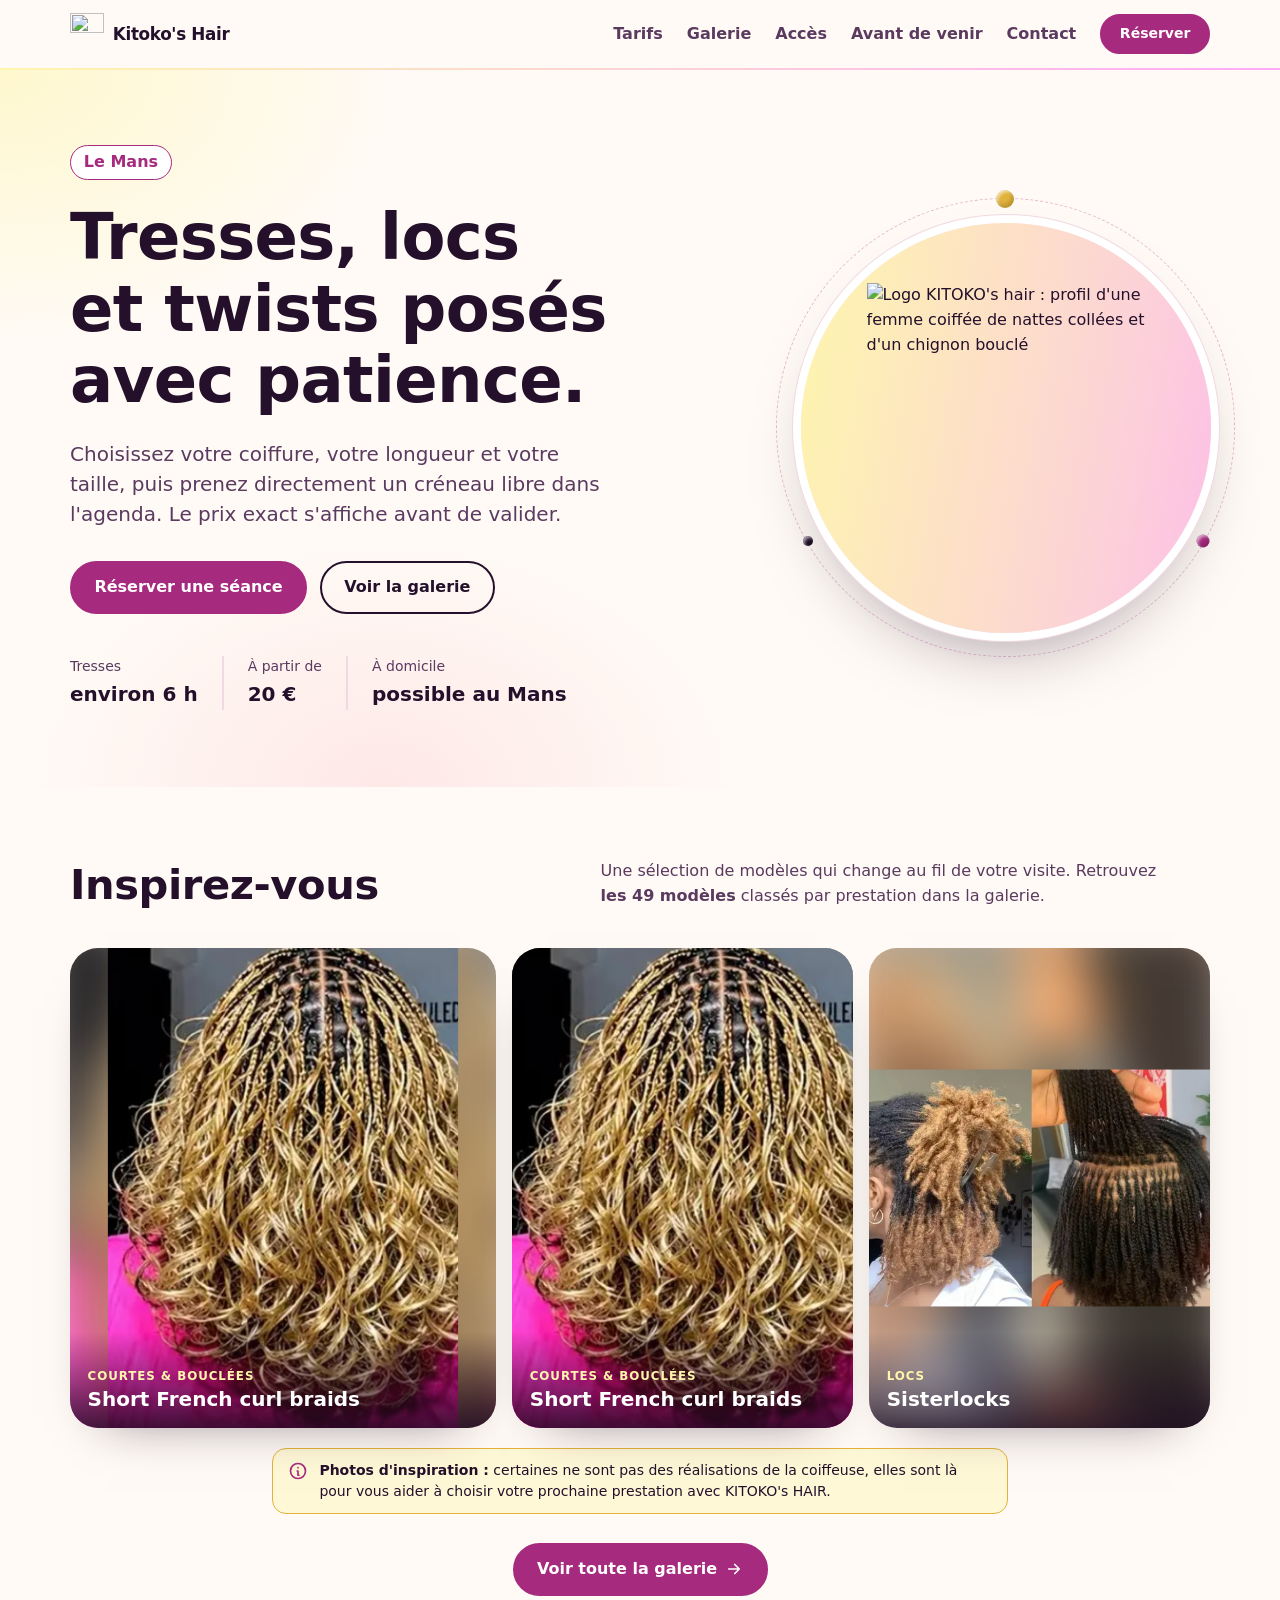
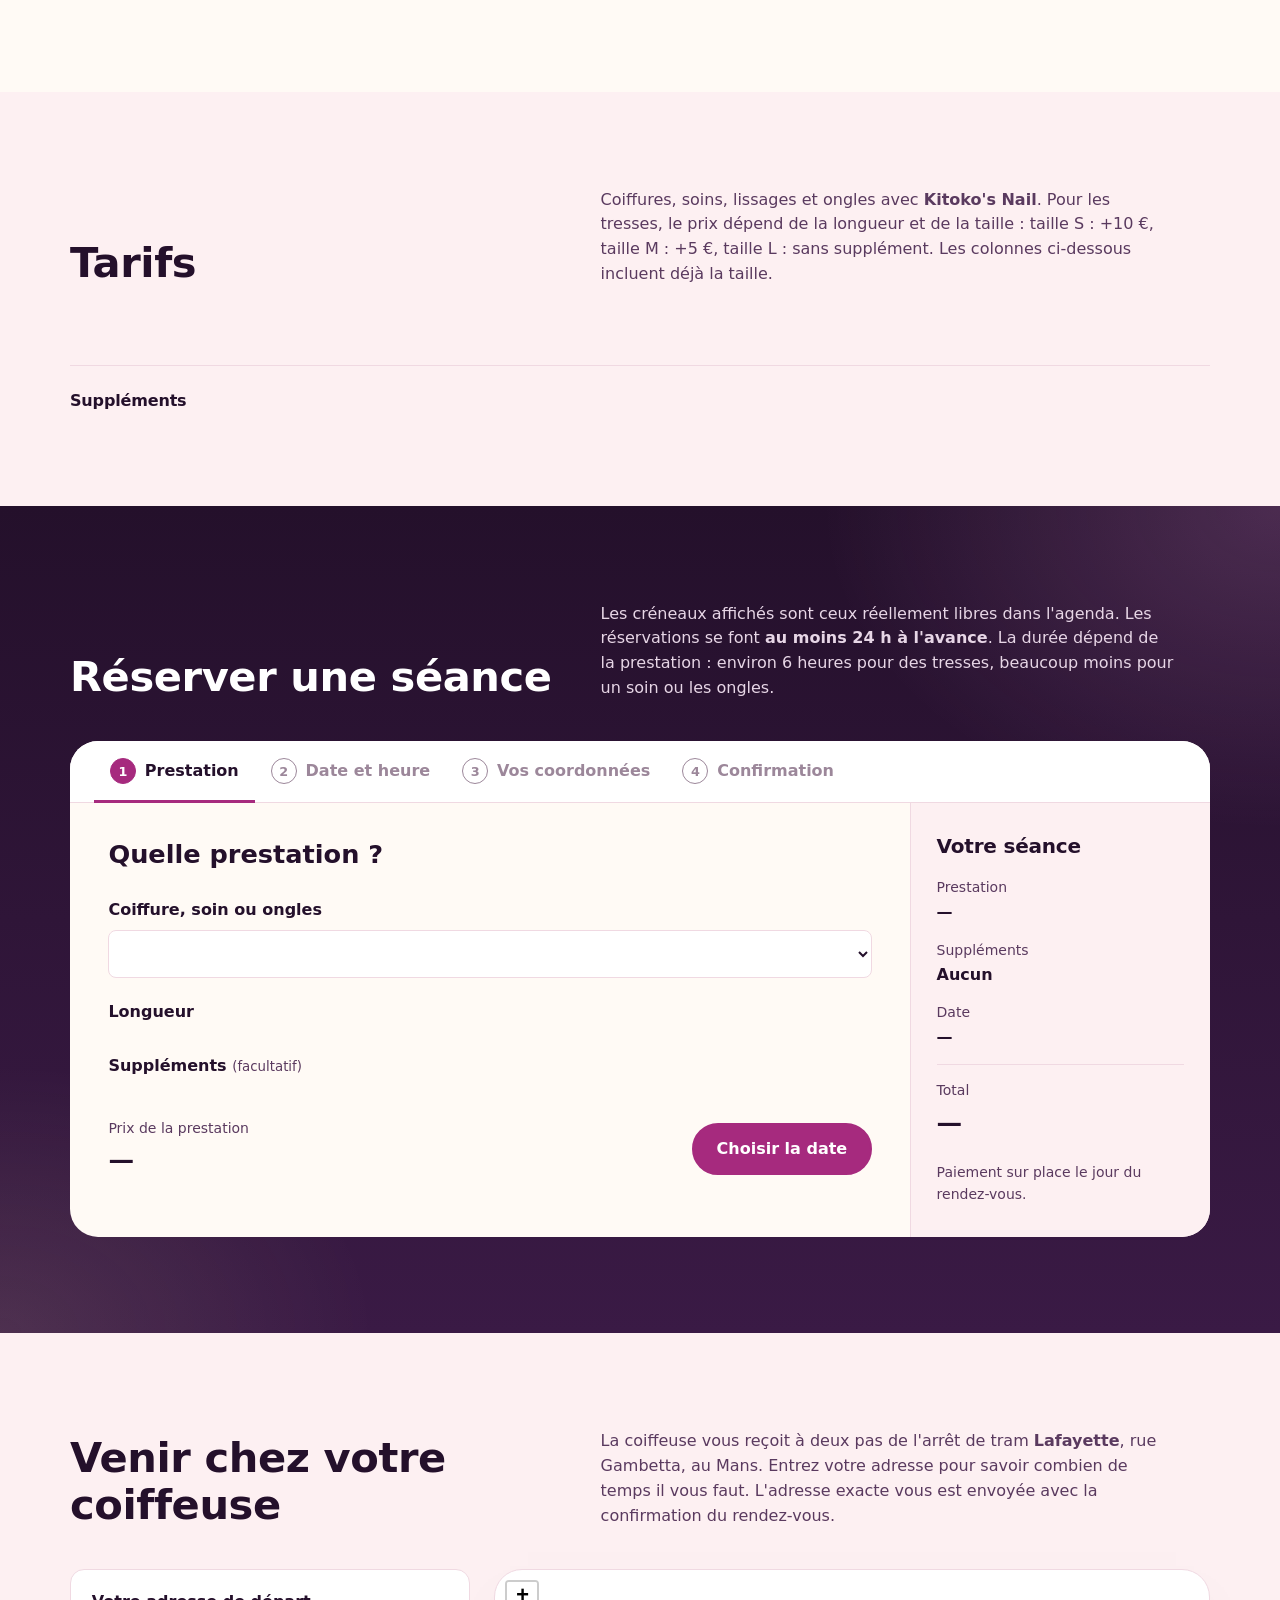
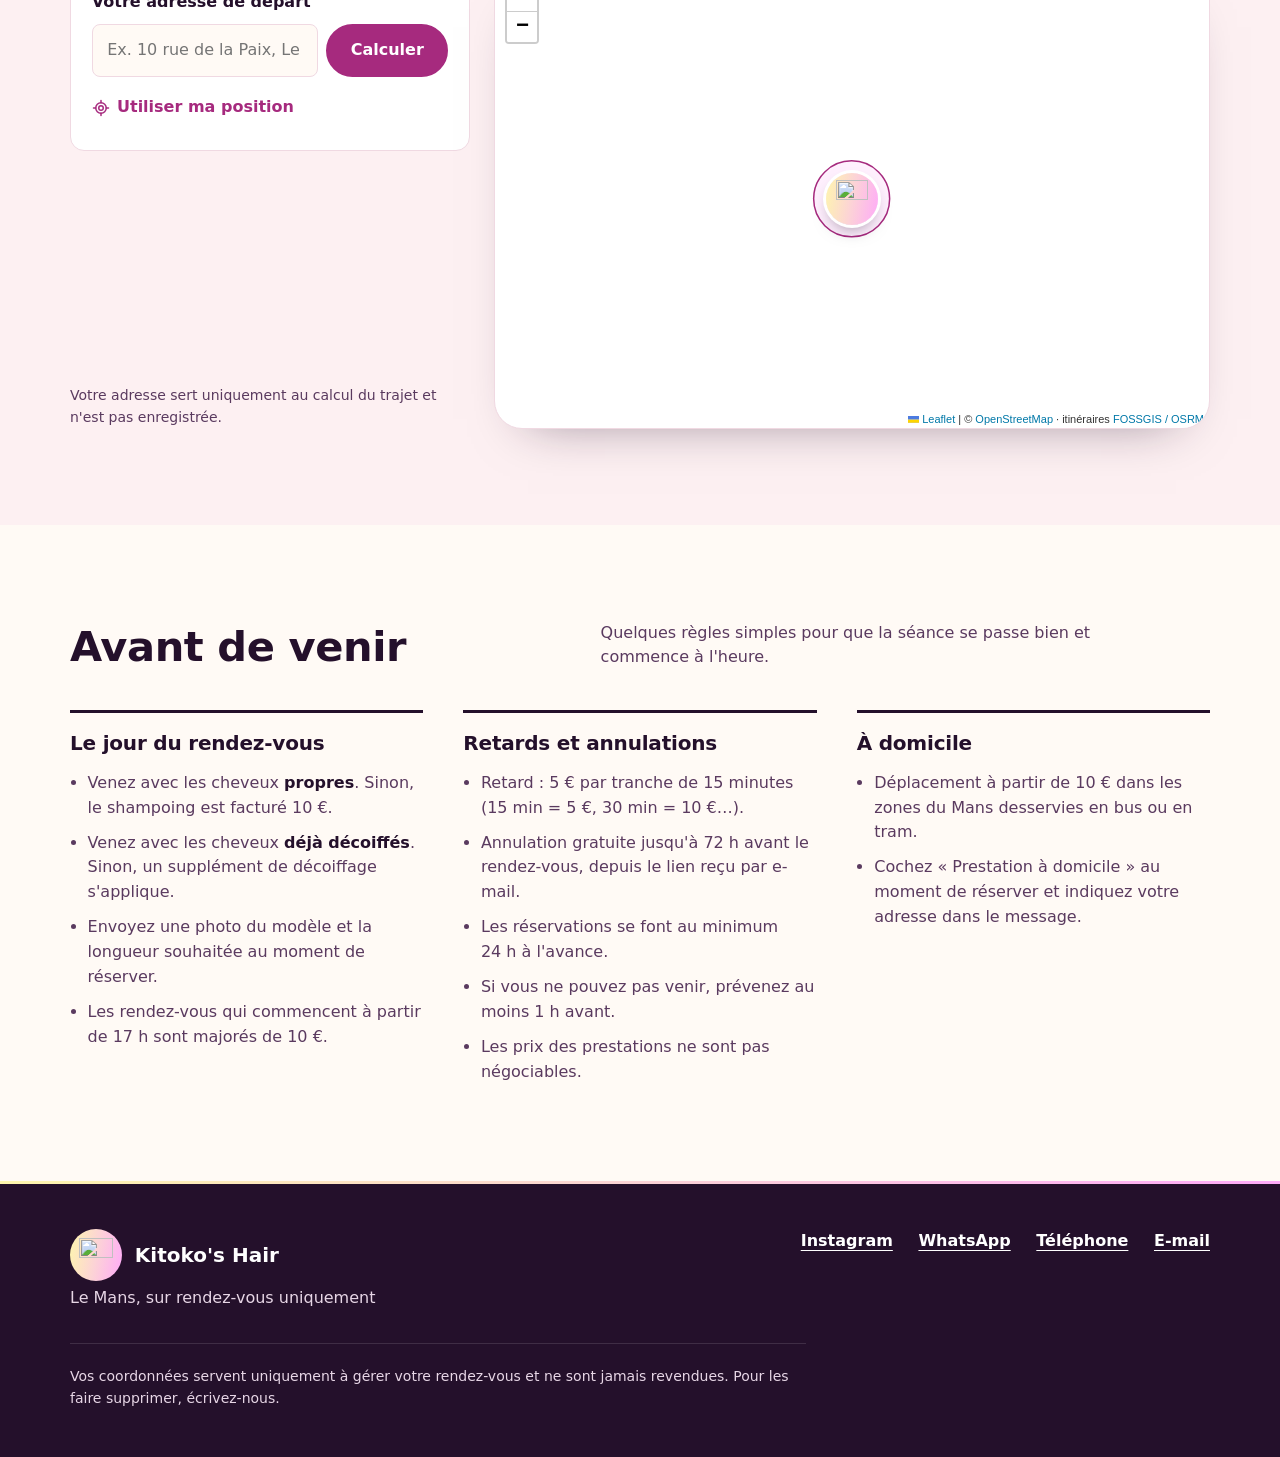
==== index.html @ 74fdc3ea "Catalogue et galerie : French curly et Shuku à part, Passion twist par longueur et taille, Pose de f" ====
<!doctype html>
<html lang="fr">
<head>
  <meta charset="utf-8">
  <meta name="viewport" content="width=device-width, initial-scale=1">
  <title>KITOKO's HAIR — Tresses, locs et twists au Mans</title>
  <meta name="description" content="Réservez en ligne votre séance de tresses, locs ou twists au Mans : knotless braids, fulani, soft locs, butterfly locs, nattes collées, tissage. Tarifs clairs et créneaux en temps réel.">
  <meta name="theme-color" content="#24102B">
  <meta property="og:title" content="KITOKO's HAIR — Réservez votre séance de tresses au Mans">
  <meta property="og:description" content="Choisissez votre coiffure, votre longueur et votre date : la réservation se fait en 2 minutes.">
  <meta property="og:type" content="website">
  <meta property="og:image" content="https://kitokoshair.github.io/assets/img/og-image.jpg">
  <meta property="og:url" content="https://kitokoshair.github.io/">
  <meta name="twitter:card" content="summary_large_image">
  <link rel="icon" href="assets/img/favicon.png" type="image/png">
  <link rel="apple-touch-icon" href="assets/img/apple-touch-icon.png">
  <link rel="manifest" href="manifest.webmanifest">
  <meta name="apple-mobile-web-app-capable" content="yes">
  <meta name="mobile-web-app-capable" content="yes">
  <meta name="apple-mobile-web-app-title" content="Kitoko's Hair">
  <meta name="apple-mobile-web-app-status-bar-style" content="default">
  <link rel="preload" href="assets/fonts/unbounded-latin-wght-normal.woff2" as="font" type="font/woff2" crossorigin>
  <link rel="preload" href="assets/fonts/figtree-latin-wght-normal.woff2" as="font" type="font/woff2" crossorigin>
  <link rel="stylesheet" href="assets/vendor/leaflet/leaflet.css">
  <link rel="stylesheet" href="assets/css/style.css?v=20261115a">
</head>
<body>
  <a class="skip" href="#reserver">Aller à la réservation</a>

  <header class="top">
    <div class="wrap top__inner">
      <a class="brand" href="#" aria-label="KITOKO's HAIR, accueil">
        <img class="brand__mark" src="assets/img/kitoko-mark.png" alt="" width="112" height="139">
        <span class="brand__name">Kitoko's Hair</span>
      </a>
      <nav class="nav" aria-label="Navigation principale">
        <a href="#tarifs">Tarifs</a>
        <a href="galerie.html">Galerie</a>
        <a href="#acces">Accès</a>
        <a href="#infos">Avant de venir</a>
        <a href="#contact">Contact</a>
      </nav>
      <a class="btn btn--small" href="#reserver">Réserver</a>
    </div>
  </header>

  <main>
    <!-- ───────────── Accueil ───────────── -->
    <section class="hero">
      <div class="wrap hero__grid">
        <div class="hero__text">
          <p class="hero__place" data-city>Le Mans</p>
          <h1>Tresses, locs et&nbsp;twists posés avec patience.</h1>
          <p class="hero__lead">Choisissez votre coiffure, votre longueur et votre taille, puis prenez directement un créneau libre dans l'agenda. Le prix exact s'affiche avant de valider.</p>
          <div class="hero__actions">
            <a class="btn" href="#reserver">Réserver une séance</a>
            <a class="btn btn--ghost" href="galerie.html">Voir la galerie</a>
          </div>
          <button class="install-btn" type="button" data-install hidden><svg aria-hidden="true" width="18" height="18" viewBox="0 0 24 24" fill="none" stroke="currentColor" stroke-width="2" stroke-linecap="round" stroke-linejoin="round"><rect x="6" y="2" width="12" height="20" rx="3"/><path d="M12 7v7M9 11l3 3 3-3"/></svg>Installer l'appli sur mon téléphone</button>
          <dl class="hero__facts">
            <div><dt>Tresses</dt><dd>environ 6&nbsp;h</dd></div>
            <div><dt>À partir de</dt><dd data-min-price>20&nbsp;€</dd></div>
            <div><dt>À domicile</dt><dd>possible au Mans</dd></div>
          </dl>
        </div>

        <figure class="hero__logo" data-tilt>
          <span class="hero__orbit" aria-hidden="true"><i></i><i></i><i></i></span>
          <img src="assets/img/kitoko-logo.png" width="355" height="384" alt="Logo KITOKO's hair : profil d'une femme coiffée de nattes collées et d'un chignon bouclé">
        </figure>
      </div>
    </section>

    <!-- ───────────── Aperçu de la galerie ───────────── -->
    <section class="section teaser" aria-labelledby="teaser-title" data-teaser>
      <div class="wrap">
        <div class="section__head">
          <h2 id="teaser-title">Inspirez-vous</h2>
          <p>Une sélection de modèles qui change au fil de votre visite. Retrouvez <strong data-teaser-total>tous les modèles</strong> classés par prestation dans la galerie.</p>
        </div>
        <div class="teaser__grid">
          <a class="teaser__tile" href="galerie.html" data-teaser-tile><span class="teaser__cap"><small></small><b></b></span></a>
          <a class="teaser__tile" href="galerie.html" data-teaser-tile><span class="teaser__cap"><small></small><b></b></span></a>
          <a class="teaser__tile" href="galerie.html" data-teaser-tile><span class="teaser__cap"><small></small><b></b></span></a>
        </div>
        <p class="inspi-note inspi-note--compact" role="note">
          <svg aria-hidden="true" width="20" height="20" viewBox="0 0 24 24" fill="none" stroke="currentColor" stroke-width="2" stroke-linecap="round" stroke-linejoin="round"><circle cx="12" cy="12" r="9"/><path d="M12 8h.01M11 12h1v5h1"/></svg>
          <span><strong>Photos d'inspiration&nbsp;:</strong> certaines ne sont pas des réalisations de la coiffeuse, elles sont là pour vous aider à choisir votre prochaine prestation avec KITOKO's HAIR.</span>
        </p>
        <div class="teaser__foot">
          <a class="btn" href="galerie.html">Voir toute la galerie
            <svg aria-hidden="true" width="18" height="18" viewBox="0 0 24 24" fill="none" stroke="currentColor" stroke-width="2.2" stroke-linecap="round" stroke-linejoin="round"><path d="M5 12h14M13 6l6 6-6 6"/></svg>
          </a>
        </div>
      </div>
    </section>

    <!-- ───────────── Tarifs ───────────── -->
    <section class="section" id="tarifs" aria-labelledby="tarifs-title">
      <div class="wrap">
        <div class="section__head">
          <h2 id="tarifs-title">Tarifs</h2>
          <p>Coiffures, soins, lissages et ongles avec <strong>Kitoko's Nail</strong>. Pour les tresses, le prix dépend de la longueur et de la taille&nbsp;: taille S&nbsp;: +10&nbsp;€, taille M&nbsp;: +5&nbsp;€, taille L&nbsp;: sans supplément. Les colonnes ci-dessous incluent déjà la taille.</p>
        </div>
        <div class="tabs" role="tablist" aria-label="Familles de prestations" data-tabs></div>
        <div class="price-panels" data-price-panels></div>
        <div class="extras-note">
          <h3>Suppléments</h3>
          <ul class="extras-list" data-extras-list></ul>
        </div>
      </div>
    </section>

    <!-- ───────────── Réservation ───────────── -->
    <section class="section section--booking" id="reserver" aria-labelledby="reserver-title">
      <div class="wrap">
        <div class="section__head section__head--light">
          <h2 id="reserver-title">Réserver une séance</h2>
          <p>Les créneaux affichés sont ceux réellement libres dans l'agenda. Les réservations se font <strong>au moins 24&nbsp;h à l'avance</strong>. La durée dépend de la prestation&nbsp;: environ 6&nbsp;heures pour des tresses, beaucoup moins pour un soin ou les ongles.</p>
        </div>

        <div class="booker" data-booker>
          <ol class="steps" aria-label="Étapes de la réservation">
            <li data-step-tab="1" aria-current="step"><span>1</span>Prestation</li>
            <li data-step-tab="2"><span>2</span>Date et heure</li>
            <li data-step-tab="3"><span>3</span>Vos coordonnées</li>
            <li data-step-tab="4"><span>4</span>Confirmation</li>
          </ol>

          <div class="booker__body">
            <!-- Étape 1 : coiffure -->
            <form class="step" data-step="1" novalidate>
              <fieldset>
                <legend>Quelle prestation&nbsp;?</legend>
                <label class="field">
                  <span>Coiffure, soin ou ongles</span>
                  <select name="family" required data-family-select></select>
                </label>
                <p class="field-note" data-family-note hidden></p>
                <div class="field" data-variant-field>
                  <span data-variant-label>Longueur</span>
                  <div class="chips" data-variant-chips role="radiogroup"></div>
                </div>
                <div class="field" data-size-field hidden>
                  <span>Taille des tresses</span>
                  <div class="chips" data-size-chips role="radiogroup"></div>
                </div>
                <div class="field">
                  <span>Suppléments <small>(facultatif)</small></span>
                  <div class="checks" data-extra-checks></div>
                </div>
              </fieldset>
              <div class="step__foot">
                <div class="total" aria-live="polite">
                  <span>Prix de la prestation</span>
                  <strong data-total>—</strong>
                </div>
                <button class="btn" type="submit">Choisir la date</button>
              </div>
            </form>

            <!-- Étape 2 : date -->
            <form class="step" data-step="2" hidden novalidate>
              <fieldset>
                <legend>Quand&nbsp;?</legend>
                <p class="cal-note"><strong>Réservation au moins 24&nbsp;h à l'avance.</strong> Les jours trop proches apparaissent donc indisponibles dans le calendrier.</p>
                <div class="cal" data-calendar>
                  <div class="cal__head">
                    <button type="button" class="cal__nav" data-cal-prev aria-label="Mois précédent">‹</button>
                    <p class="cal__month" data-cal-month aria-live="polite"></p>
                    <button type="button" class="cal__nav" data-cal-next aria-label="Mois suivant">›</button>
                  </div>
                  <div class="cal__grid" data-cal-grid role="grid"></div>
                  <p class="cal__status" data-cal-status aria-live="polite"></p>
                </div>
                <p class="form-error" data-slot-error role="alert" hidden></p>
                <div class="slots" data-slots-wrap hidden>
                  <p class="slots__title" data-slots-title></p>
                  <div class="slots__list" data-slots role="radiogroup"></div>
                </div>
              </fieldset>
              <div class="step__foot">
                <button class="btn btn--ghost" type="button" data-back>Retour</button>
                <button class="btn" type="submit" data-to-step3 disabled>Continuer</button>
              </div>
            </form>

            <!-- Étape 3 : coordonnées -->
            <form class="step" data-step="3" hidden novalidate>
              <fieldset>
                <legend>Vos coordonnées</legend>
                <div class="grid2">
                  <label class="field"><span>Prénom</span><input name="firstName" autocomplete="given-name" required></label>
                  <label class="field"><span>Nom</span><input name="lastName" autocomplete="family-name" required></label>
                  <label class="field"><span>E-mail</span><input name="email" type="email" autocomplete="email" required></label>
                  <label class="field"><span>Téléphone</span><input name="phone" type="tel" autocomplete="tel" required></label>
                </div>
                <div class="field" data-hair-field>
                  <span>Mèches</span>
                  <div class="chips" role="radiogroup">
                    <label class="chip"><input type="radio" name="hairSupply" value="J'apporte mes mèches" checked><span>J'apporte mes mèches</span></label>
                    <label class="chip"><input type="radio" name="hairSupply" value="Mèches fournies par la coiffeuse"><span>Mèches fournies par la coiffeuse</span></label>
                  </div>
                  <p class="meches-note" data-meches-note role="status" hidden></p>
                </div>
                <label class="field">
                  <span>Lien vers une photo du modèle souhaité <small>(Instagram, Pinterest…)</small></span>
                  <input name="photoUrl" type="url" inputmode="url" placeholder="https://">
                </label>
                <label class="field">
                  <span>Un message&nbsp;? <small>(facultatif)</small></span>
                  <textarea name="notes" rows="3"></textarea>
                </label>
                <label class="field field--hp" aria-hidden="true">Site web<input name="website" tabindex="-1" autocomplete="off"></label>
                <label class="consent">
                  <input type="checkbox" name="consent" required>
                  <span>J'ai lu les <a href="#infos">conditions de rendez-vous</a> (retards, annulation, cheveux propres et décoiffés).</span>
                </label>
              </fieldset>
              <div class="step__foot">
                <button class="btn btn--ghost" type="button" data-back>Retour</button>
                <button class="btn" type="submit" data-submit>Envoyer ma demande</button>
              </div>
              <p class="form-error" data-form-error role="alert" hidden></p>
            </form>

            <!-- Étape 4 : confirmation -->
            <div class="step step--done" data-step="4" hidden tabindex="-1">
              <h3 data-done-title>Demande envoyée</h3>
              <p data-done-text></p>
              <dl class="recap" data-recap></dl>
              <div class="deposit" data-deposit hidden></div>
              <div class="step__foot">
                <button class="btn btn--ghost" type="button" data-restart>Faire une autre réservation</button>
              </div>
            </div>
          </div>

          <aside class="summary" aria-label="Récapitulatif">
            <h3>Votre séance</h3>
            <dl class="summary__list" data-summary>
              <div><dt>Prestation</dt><dd data-sum-service>—</dd></div>
              <div><dt>Suppléments</dt><dd data-sum-extras>Aucun</dd></div>
              <div><dt>Date</dt><dd data-sum-date>—</dd></div>
              <div class="summary__total"><dt>Total</dt><dd data-sum-total>—</dd></div>
            </dl>
            <p class="summary__note" data-sum-note>Paiement sur place le jour du rendez-vous.</p>
          </aside>
        </div>
        <p class="demo-banner" data-demo-banner hidden>Mode démo : l'agenda n'est pas encore connecté, aucune réservation n'est réellement envoyée.</p>
      </div>
    </section>

    <!-- ───────────── Accès / plan ───────────── -->
    <section class="section section--acces" id="acces" aria-labelledby="acces-title" data-acces>
      <div class="wrap">
        <div class="section__head">
          <h2 id="acces-title">Venir chez votre coiffeuse</h2>
          <p>La coiffeuse vous reçoit à deux pas de l'arrêt de tram <strong>Lafayette</strong>, rue Gambetta, au Mans. Entrez votre adresse pour savoir combien de temps il vous faut. L'adresse exacte vous est envoyée avec la confirmation du rendez-vous.</p>
        </div>
        <div class="acces">
          <div class="acces__panel">
            <form class="acces__form" data-acces-form novalidate>
              <label for="acces-adresse">Votre adresse de départ</label>
              <div class="acces__row">
                <input id="acces-adresse" name="adresse" type="text" autocomplete="street-address" placeholder="Ex. 10 rue de la Paix, Le Mans">
                <button class="btn" type="submit">Calculer</button>
              </div>
              <button class="acces__locate" type="button" data-acces-locate>
                <svg aria-hidden="true" width="18" height="18" viewBox="0 0 24 24" fill="none" stroke="currentColor" stroke-width="2" stroke-linecap="round" stroke-linejoin="round"><circle cx="12" cy="12" r="3"/><path d="M12 2v3M12 19v3M2 12h3M19 12h3"/><circle cx="12" cy="12" r="7"/></svg>
                Utiliser ma position
              </button>
            </form>
            <p class="acces__status" data-acces-status aria-live="polite"></p>
            <div class="acces__result" data-acces-result hidden>
              <p class="acces__summary" data-acces-summary aria-live="polite"></p>
              <div class="acces__modes">
                <button class="mode" type="button" data-mode="foot" aria-pressed="true">
                  <svg aria-hidden="true" width="22" height="22" viewBox="0 0 24 24" fill="none" stroke="currentColor" stroke-width="2" stroke-linecap="round" stroke-linejoin="round"><circle cx="13" cy="4" r="2"/><path d="M10 22l2-7 3 3v4M7 13l2-5 4 1 3 4M12 15l-2-6"/></svg>
                  <span class="mode__label">À pied</span>
                  <strong class="mode__time" data-time-foot>—</strong>
                  <span class="mode__dist" data-dist-foot></span>
                </button>
                <button class="mode" type="button" data-mode="car" aria-pressed="false">
                  <svg aria-hidden="true" width="22" height="22" viewBox="0 0 24 24" fill="none" stroke="currentColor" stroke-width="2" stroke-linecap="round" stroke-linejoin="round"><path d="M5 17h14v-5l-2-5H7l-2 5v5z"/><path d="M5 12h14"/><circle cx="8" cy="17" r="2"/><circle cx="16" cy="17" r="2"/></svg>
                  <span class="mode__label">En voiture</span>
                  <strong class="mode__time" data-time-car>—</strong>
                  <span class="mode__dist" data-dist-car></span>
                </button>
                <a class="mode mode--link" data-acces-transit href="#" target="_blank" rel="noopener">
                  <svg aria-hidden="true" width="22" height="22" viewBox="0 0 24 24" fill="none" stroke="currentColor" stroke-width="2" stroke-linecap="round" stroke-linejoin="round"><rect x="5" y="3" width="14" height="14" rx="3"/><path d="M5 11h14M9 21l-2-4M15 21l2-4"/><circle cx="9" cy="14" r=".5"/><circle cx="15" cy="14" r=".5"/></svg>
                  <span class="mode__label">Tram / bus</span>
                  <strong class="mode__time">Itinéraire</strong>
                  <span class="mode__dist">via Google Maps ↗</span>
                </a>
              </div>
            </div>
            <p class="acces__privacy">Votre adresse sert uniquement au calcul du trajet et n'est pas enregistrée.</p>
          </div>
          <div class="acces__map" data-acces-map role="region" aria-label="Carte du trajet jusqu'à votre coiffeuse"></div>
        </div>
      </div>
    </section>

    <!-- ───────────── Infos pratiques ───────────── -->
    <section class="section" id="infos" aria-labelledby="infos-title">
      <div class="wrap">
        <div class="section__head">
          <h2 id="infos-title">Avant de venir</h2>
          <p>Quelques règles simples pour que la séance se passe bien et commence à l'heure.</p>
        </div>
        <div class="rules">
          <article>
            <h3>Le jour du rendez-vous</h3>
            <ul>
              <li>Venez avec les cheveux <strong>propres</strong>. Sinon, le shampoing est facturé 10&nbsp;€.</li>
              <li>Venez avec les cheveux <strong>déjà décoiffés</strong>. Sinon, un supplément de décoiffage s'applique.</li>
              <li>Envoyez une photo du modèle et la longueur souhaitée au moment de réserver.</li>
              <li>Les rendez-vous qui commencent à partir de 17&nbsp;h sont majorés de 10&nbsp;€.</li>
            </ul>
          </article>
          <article>
            <h3>Retards et annulations</h3>
            <ul>
              <li>Retard&nbsp;: 5&nbsp;€ par tranche de 15&nbsp;minutes (15&nbsp;min = 5&nbsp;€, 30&nbsp;min = 10&nbsp;€…).</li>
              <li data-cancel-rule>Annulation gratuite jusqu'à 72&nbsp;h avant le rendez-vous, depuis le lien reçu par e-mail.</li>
              <li>Les réservations se font au minimum 24&nbsp;h à l'avance.</li>
              <li>Si vous ne pouvez pas venir, prévenez au moins 1&nbsp;h avant.</li>
              <li>Les prix des prestations ne sont pas négociables.</li>
            </ul>
          </article>
          <article>
            <h3>À domicile</h3>
            <ul>
              <li>Déplacement à partir de 10&nbsp;€ dans les zones du Mans desservies en bus ou en tram.</li>
              <li>Cochez «&nbsp;Prestation à domicile&nbsp;» au moment de réserver et indiquez votre adresse dans le message.</li>
            </ul>
          </article>
        </div>
      </div>
    </section>
  </main>

  <footer class="foot" id="contact">
    <div class="wrap foot__grid">
      <div>
        <p class="foot__brand"><span class="foot__mark"><img src="assets/img/kitoko-mark.png" alt="" width="112" height="139"></span>Kitoko's Hair</p>
        <p class="foot__city"><span data-city>Le Mans</span>, sur rendez-vous uniquement</p>
      </div>
      <ul class="foot__links">
        <li><a data-instagram href="#" rel="noopener">Instagram</a></li>
        <li><a data-whatsapp href="#" rel="noopener">WhatsApp</a></li>
        <li><a data-phone href="#">Téléphone</a></li>
        <li><a data-email href="#">E-mail</a></li>
      </ul>
      <button class="install-btn install-btn--foot" type="button" data-install hidden><svg aria-hidden="true" width="18" height="18" viewBox="0 0 24 24" fill="none" stroke="currentColor" stroke-width="2" stroke-linecap="round" stroke-linejoin="round"><rect x="6" y="2" width="12" height="20" rx="3"/><path d="M12 7v7M9 11l3 3 3-3"/></svg>Installer l'appli Kitoko's Hair</button>
      <p class="foot__legal">Vos coordonnées servent uniquement à gérer votre rendez-vous et ne sont jamais revendues. Pour les faire supprimer, écrivez-nous.</p>
    </div>
  </footer>

  <script src="assets/js/config.js?v=20261115a"></script>
  <script src="assets/js/services.js?v=20261115a"></script>
  <script src="assets/js/app.js?v=20261115a"></script>
  <script src="assets/js/galerie-data.js?v=20261115a"></script>
  <script src="assets/js/teaser.js?v=20261115a"></script>
  <script src="assets/vendor/leaflet/leaflet.js"></script>
  <script src="assets/js/acces.js?v=20261115a"></script>
  <script src="assets/js/pwa.js?v=20261115a"></script>
</body>
</html>
---- assets/vendor/leaflet/leaflet.css ----
/* required styles */

.leaflet-pane,
.leaflet-tile,
.leaflet-marker-icon,
.leaflet-marker-shadow,
.leaflet-tile-container,
.leaflet-pane > svg,
.leaflet-pane > canvas,
.leaflet-zoom-box,
.leaflet-image-layer,
.leaflet-layer {
	position: absolute;
	left: 0;
	top: 0;
	}
.leaflet-container {
	overflow: hidden;
	}
.leaflet-tile,
.leaflet-marker-icon,
.leaflet-marker-shadow {
	-webkit-user-select: none;
	   -moz-user-select: none;
	        user-select: none;
	  -webkit-user-drag: none;
	}
/* Prevents IE11 from highlighting tiles in blue */
.leaflet-tile::selection {
	background: transparent;
}
/* Safari renders non-retina tile on retina better with this, but Chrome is worse */
.leaflet-safari .leaflet-tile {
	image-rendering: -webkit-optimize-contrast;
	}
/* hack that prevents hw layers "stretching" when loading new tiles */
.leaflet-safari .leaflet-tile-container {
	width: 1600px;
	height: 1600px;
	-webkit-transform-origin: 0 0;
	}
.leaflet-marker-icon,
.leaflet-marker-shadow {
	display: block;
	}
/* .leaflet-container svg: reset svg max-width decleration shipped in Joomla! (joomla.org) 3.x */
/* .leaflet-container img: map is broken in FF if you have max-width: 100% on tiles */
.leaflet-container .leaflet-overlay-pane svg {
	max-width: none !important;
	max-height: none !important;
	}
.leaflet-container .leaflet-marker-pane img,
.leaflet-container .leaflet-shadow-pane img,
.leaflet-container .leaflet-tile-pane img,
.leaflet-container img.leaflet-image-layer,
.leaflet-container .leaflet-tile {
	max-width: none !important;
	max-height: none !important;
	width: auto;
	padding: 0;
	}

.leaflet-container img.leaflet-tile {
	/* See: https://bugs.chromium.org/p/chromium/issues/detail?id=600120 */
	mix-blend-mode: plus-lighter;
}

.leaflet-container.leaflet-touch-zoom {
	-ms-touch-action: pan-x pan-y;
	touch-action: pan-x pan-y;
	}
.leaflet-container.leaflet-touch-drag {
	-ms-touch-action: pinch-zoom;
	/* Fallback for FF which doesn't support pinch-zoom */
	touch-action: none;
	touch-action: pinch-zoom;
}
.leaflet-container.leaflet-touch-drag.leaflet-touch-zoom {
	-ms-touch-action: none;
	touch-action: none;
}
.leaflet-container {
	-webkit-tap-highlight-color: transparent;
}
.leaflet-container a {
	-webkit-tap-highlight-color: rgba(51, 181, 229, 0.4);
}
.leaflet-tile {
	filter: inherit;
	visibility: hidden;
	}
.leaflet-tile-loaded {
	visibility: inherit;
	}
.leaflet-zoom-box {
	width: 0;
	height: 0;
	-moz-box-sizing: border-box;
	     box-sizing: border-box;
	z-index: 800;
	}
/* workaround for https://bugzilla.mozilla.org/show_bug.cgi?id=888319 */
.leaflet-overlay-pane svg {
	-moz-user-select: none;
	}

.leaflet-pane         { z-index: 400; }

.leaflet-tile-pane    { z-index: 200; }
.leaflet-overlay-pane { z-index: 400; }
.leaflet-shadow-pane  { z-index: 500; }
.leaflet-marker-pane  { z-index: 600; }
.leaflet-tooltip-pane   { z-index: 650; }
.leaflet-popup-pane   { z-index: 700; }

.leaflet-map-pane canvas { z-index: 100; }
.leaflet-map-pane svg    { z-index: 200; }

.leaflet-vml-shape {
	width: 1px;
	height: 1px;
	}
.lvml {
	behavior: url(#default#VML);
	display: inline-block;
	position: absolute;
	}


/* control positioning */

.leaflet-control {
	position: relative;
	z-index: 800;
	pointer-events: visiblePainted; /* IE 9-10 doesn't have auto */
	pointer-events: auto;
	}
.leaflet-top,
.leaflet-bottom {
	position: absolute;
	z-index: 1000;
	pointer-events: none;
	}
.leaflet-top {
	top: 0;
	}
.leaflet-right {
	right: 0;
	}
.leaflet-bottom {
	bottom: 0;
	}
.leaflet-left {
	left: 0;
	}
.leaflet-control {
	float: left;
	clear: both;
	}
.leaflet-right .leaflet-control {
	float: right;
	}
.leaflet-top .leaflet-control {
	margin-top: 10px;
	}
.leaflet-bottom .leaflet-control {
	margin-bottom: 10px;
	}
.leaflet-left .leaflet-control {
	margin-left: 10px;
	}
.leaflet-right .leaflet-control {
	margin-right: 10px;
	}


/* zoom and fade animations */

.leaflet-fade-anim .leaflet-popup {
	opacity: 0;
	-webkit-transition: opacity 0.2s linear;
	   -moz-transition: opacity 0.2s linear;
	        transition: opacity 0.2s linear;
	}
.leaflet-fade-anim .leaflet-map-pane .leaflet-popup {
	opacity: 1;
	}
.leaflet-zoom-animated {
	-webkit-transform-origin: 0 0;
	    -ms-transform-origin: 0 0;
	        transform-origin: 0 0;
	}
svg.leaflet-zoom-animated {
	will-change: transform;
}

.leaflet-zoom-anim .leaflet-zoom-animated {
	-webkit-transition: -webkit-transform 0.25s cubic-bezier(0,0,0.25,1);
	   -moz-transition:    -moz-transform 0.25s cubic-bezier(0,0,0.25,1);
	        transition:         transform 0.25s cubic-bezier(0,0,0.25,1);
	}
.leaflet-zoom-anim .leaflet-tile,
.leaflet-pan-anim .leaflet-tile {
	-webkit-transition: none;
	   -moz-transition: none;
	        transition: none;
	}

.leaflet-zoom-anim .leaflet-zoom-hide {
	visibility: hidden;
	}


/* cursors */

.leaflet-interactive {
	cursor: pointer;
	}
.leaflet-grab {
	cursor: -webkit-grab;
	cursor:    -moz-grab;
	cursor:         grab;
	}
.leaflet-crosshair,
.leaflet-crosshair .leaflet-interactive {
	cursor: crosshair;
	}
.leaflet-popup-pane,
.leaflet-control {
	cursor: auto;
	}
.leaflet-dragging .leaflet-grab,
.leaflet-dragging .leaflet-grab .leaflet-interactive,
.leaflet-dragging .leaflet-marker-draggable {
	cursor: move;
	cursor: -webkit-grabbing;
	cursor:    -moz-grabbing;
	cursor:         grabbing;
	}

/* marker & overlays interactivity */
.leaflet-marker-icon,
.leaflet-marker-shadow,
.leaflet-image-layer,
.leaflet-pane > svg path,
.leaflet-tile-container {
	pointer-events: none;
	}

.leaflet-marker-icon.leaflet-interactive,
.leaflet-image-layer.leaflet-interactive,
.leaflet-pane > svg path.leaflet-interactive,
svg.leaflet-image-layer.leaflet-interactive path {
	pointer-events: visiblePainted; /* IE 9-10 doesn't have auto */
	pointer-events: auto;
	}

/* visual tweaks */

.leaflet-container {
	background: #ddd;
	outline-offset: 1px;
	}
.leaflet-container a {
	color: #0078A8;
	}
.leaflet-zoom-box {
	border: 2px dotted #38f;
	background: rgba(255,255,255,0.5);
	}


/* general typography */
.leaflet-container {
	font-family: "Helvetica Neue", Arial, Helvetica, sans-serif;
	font-size: 12px;
	font-size: 0.75rem;
	line-height: 1.5;
	}


/* general toolbar styles */

.leaflet-bar {
	box-shadow: 0 1px 5px rgba(0,0,0,0.65);
	border-radius: 4px;
	}
.leaflet-bar a {
	background-color: #fff;
	border-bottom: 1px solid #ccc;
	width: 26px;
	height: 26px;
	line-height: 26px;
	display: block;
	text-align: center;
	text-decoration: none;
	color: black;
	}
.leaflet-bar a,
.leaflet-control-layers-toggle {
	background-position: 50% 50%;
	background-repeat: no-repeat;
	display: block;
	}
.leaflet-bar a:hover,
.leaflet-bar a:focus {
	background-color: #f4f4f4;
	}
.leaflet-bar a:first-child {
	border-top-left-radius: 4px;
	border-top-right-radius: 4px;
	}
.leaflet-bar a:last-child {
	border-bottom-left-radius: 4px;
	border-bottom-right-radius: 4px;
	border-bottom: none;
	}
.leaflet-bar a.leaflet-disabled {
	cursor: default;
	background-color: #f4f4f4;
	color: #bbb;
	}

.leaflet-touch .leaflet-bar a {
	width: 30px;
	height: 30px;
	line-height: 30px;
	}
.leaflet-touch .leaflet-bar a:first-child {
	border-top-left-radius: 2px;
	border-top-right-radius: 2px;
	}
.leaflet-touch .leaflet-bar a:last-child {
	border-bottom-left-radius: 2px;
	border-bottom-right-radius: 2px;
	}

/* zoom control */

.leaflet-control-zoom-in,
.leaflet-control-zoom-out {
	font: bold 18px 'Lucida Console', Monaco, monospace;
	text-indent: 1px;
	}

.leaflet-touch .leaflet-control-zoom-in, .leaflet-touch .leaflet-control-zoom-out  {
	font-size: 22px;
	}


/* layers control */

.leaflet-control-layers {
	box-shadow: 0 1px 5px rgba(0,0,0,0.4);
	background: #fff;
	border-radius: 5px;
	}
.leaflet-control-layers-toggle {
	background-image: url(images/layers.png);
	width: 36px;
	height: 36px;
	}
.leaflet-retina .leaflet-control-layers-toggle {
	background-image: url(images/layers-2x.png);
	background-size: 26px 26px;
	}
.leaflet-touch .leaflet-control-layers-toggle {
	width: 44px;
	height: 44px;
	}
.leaflet-control-layers .leaflet-control-layers-list,
.leaflet-control-layers-expanded .leaflet-control-layers-toggle {
	display: none;
	}
.leaflet-control-layers-expanded .leaflet-control-layers-list {
	display: block;
	position: relative;
	}
.leaflet-control-layers-expanded {
	padding: 6px 10px 6px 6px;
	color: #333;
	background: #fff;
	}
.leaflet-control-layers-scrollbar {
	overflow-y: scroll;
	overflow-x: hidden;
	padding-right: 5px;
	}
.leaflet-control-layers-selector {
	margin-top: 2px;
	position: relative;
	top: 1px;
	}
.leaflet-control-layers label {
	display: block;
	font-size: 13px;
	font-size: 1.08333em;
	}
.leaflet-control-layers-separator {
	height: 0;
	border-top: 1px solid #ddd;
	margin: 5px -10px 5px -6px;
	}

/* Default icon URLs */
.leaflet-default-icon-path { /* used only in path-guessing heuristic, see L.Icon.Default */
	background-image: url(images/marker-icon.png);
	}


/* attribution and scale controls */

.leaflet-container .leaflet-control-attribution {
	background: #fff;
	background: rgba(255, 255, 255, 0.8);
	margin: 0;
	}
.leaflet-control-attribution,
.leaflet-control-scale-line {
	padding: 0 5px;
	color: #333;
	line-height: 1.4;
	}
.leaflet-control-attribution a {
	text-decoration: none;
	}
.leaflet-control-attribution a:hover,
.leaflet-control-attribution a:focus {
	text-decoration: underline;
	}
.leaflet-attribution-flag {
	display: inline !important;
	vertical-align: baseline !important;
	width: 1em;
	height: 0.6669em;
	}
.leaflet-left .leaflet-control-scale {
	margin-left: 5px;
	}
.leaflet-bottom .leaflet-control-scale {
	margin-bottom: 5px;
	}
.leaflet-control-scale-line {
	border: 2px solid #777;
	border-top: none;
	line-height: 1.1;
	padding: 2px 5px 1px;
	white-space: nowrap;
	-moz-box-sizing: border-box;
	     box-sizing: border-box;
	background: rgba(255, 255, 255, 0.8);
	text-shadow: 1px 1px #fff;
	}
.leaflet-control-scale-line:not(:first-child) {
	border-top: 2px solid #777;
	border-bottom: none;
	margin-top: -2px;
	}
.leaflet-control-scale-line:not(:first-child):not(:last-child) {
	border-bottom: 2px solid #777;
	}

.leaflet-touch .leaflet-control-attribution,
.leaflet-touch .leaflet-control-layers,
.leaflet-touch .leaflet-bar {
	box-shadow: none;
	}
.leaflet-touch .leaflet-control-layers,
.leaflet-touch .leaflet-bar {
	border: 2px solid rgba(0,0,0,0.2);
	background-clip: padding-box;
	}


/* popup */

.leaflet-popup {
	position: absolute;
	text-align: center;
	margin-bottom: 20px;
	}
.leaflet-popup-content-wrapper {
	padding: 1px;
	text-align: left;
	border-radius: 12px;
	}
.leaflet-popup-content {
	margin: 13px 24px 13px 20px;
	line-height: 1.3;
	font-size: 13px;
	font-size: 1.08333em;
	min-height: 1px;
	}
.leaflet-popup-content p {
	margin: 17px 0;
	margin: 1.3em 0;
	}
.leaflet-popup-tip-container {
	width: 40px;
	height: 20px;
	position: absolute;
	left: 50%;
	margin-top: -1px;
	margin-left: -20px;
	overflow: hidden;
	pointer-events: none;
	}
.leaflet-popup-tip {
	width: 17px;
	height: 17px;
	padding: 1px;

	margin: -10px auto 0;
	pointer-events: auto;

	-webkit-transform: rotate(45deg);
	   -moz-transform: rotate(45deg);
	    -ms-transform: rotate(45deg);
	        transform: rotate(45deg);
	}
.leaflet-popup-content-wrapper,
.leaflet-popup-tip {
	background: white;
	color: #333;
	box-shadow: 0 3px 14px rgba(0,0,0,0.4);
	}
.leaflet-container a.leaflet-popup-close-button {
	position: absolute;
	top: 0;
	right: 0;
	border: none;
	text-align: center;
	width: 24px;
	height: 24px;
	font: 16px/24px Tahoma, Verdana, sans-serif;
	color: #757575;
	text-decoration: none;
	background: transparent;
	}
.leaflet-container a.leaflet-popup-close-button:hover,
.leaflet-container a.leaflet-popup-close-button:focus {
	color: #585858;
	}
.leaflet-popup-scrolled {
	overflow: auto;
	}

.leaflet-oldie .leaflet-popup-content-wrapper {
	-ms-zoom: 1;
	}
.leaflet-oldie .leaflet-popup-tip {
	width: 24px;
	margin: 0 auto;

	-ms-filter: "progid:DXImageTransform.Microsoft.Matrix(M11=0.70710678, M12=0.70710678, M21=-0.70710678, M22=0.70710678)";
	filter: progid:DXImageTransform.Microsoft.Matrix(M11=0.70710678, M12=0.70710678, M21=-0.70710678, M22=0.70710678);
	}

.leaflet-oldie .leaflet-control-zoom,
.leaflet-oldie .leaflet-control-layers,
.leaflet-oldie .leaflet-popup-content-wrapper,
.leaflet-oldie .leaflet-popup-tip {
	border: 1px solid #999;
	}


/* div icon */

.leaflet-div-icon {
	background: #fff;
	border: 1px solid #666;
	}


/* Tooltip */
/* Base styles for the element that has a tooltip */
.leaflet-tooltip {
	position: absolute;
	padding: 6px;
	background-color: #fff;
	border: 1px solid #fff;
	border-radius: 3px;
	color: #222;
	white-space: nowrap;
	-webkit-user-select: none;
	-moz-user-select: none;
	-ms-user-select: none;
	user-select: none;
	pointer-events: none;
	box-shadow: 0 1px 3px rgba(0,0,0,0.4);
	}
.leaflet-tooltip.leaflet-interactive {
	cursor: pointer;
	pointer-events: auto;
	}
.leaflet-tooltip-top:before,
.leaflet-tooltip-bottom:before,
.leaflet-tooltip-left:before,
.leaflet-tooltip-right:before {
	position: absolute;
	pointer-events: none;
	border: 6px solid transparent;
	background: transparent;
	content: "";
	}

/* Directions */

.leaflet-tooltip-bottom {
	margin-top: 6px;
}
.leaflet-tooltip-top {
	margin-top: -6px;
}
.leaflet-tooltip-bottom:before,
.leaflet-tooltip-top:before {
	left: 50%;
	margin-left: -6px;
	}
.leaflet-tooltip-top:before {
	bottom: 0;
	margin-bottom: -12px;
	border-top-color: #fff;
	}
.leaflet-tooltip-bottom:before {
	top: 0;
	margin-top: -12px;
	margin-left: -6px;
	border-bottom-color: #fff;
	}
.leaflet-tooltip-left {
	margin-left: -6px;
}
.leaflet-tooltip-right {
	margin-left: 6px;
}
.leaflet-tooltip-left:before,
.leaflet-tooltip-right:before {
	top: 50%;
	margin-top: -6px;
	}
.leaflet-tooltip-left:before {
	right: 0;
	margin-right: -12px;
	border-left-color: #fff;
	}
.leaflet-tooltip-right:before {
	left: 0;
	margin-left: -12px;
	border-right-color: #fff;
	}

/* Printing */

@media print {
	/* Prevent printers from removing background-images of controls. */
	.leaflet-control {
		-webkit-print-color-adjust: exact;
		print-color-adjust: exact;
		}
	}
---- assets/css/style.css ----
/* ─────────────────────────────────────────────────────────────
   KITOKO's HAIR — feuille de style
   Palette tirée du logo : encre aubergine, beurre, rose poudré, orchidée
   ───────────────────────────────────────────────────────────── */
/* Polices hébergées sur le site (pas d'appel à Google Fonts : plus rapide et conforme RGPD) */
@font-face { font-family: "Unbounded"; src: url("../fonts/unbounded-latin-wght-normal.woff2") format("woff2-variations"); font-weight: 200 900; font-display: swap; }
@font-face { font-family: "Figtree"; src: url("../fonts/figtree-latin-wght-normal.woff2") format("woff2-variations"); font-weight: 300 900; font-display: swap; }

:root {
  /* Couleurs du logo */
  --butter: #FEF6AD;
  --blush: #FCD3D6;
  --orchid: #FEAAF8;
  --brand-gradient: linear-gradient(100deg, var(--butter) 0%, var(--blush) 50%, var(--orchid) 100%);

  --ink: #24102B;          /* trait du logo */
  --ink-2: #3A1A45;
  --ink-soft: #5A3A5F;
  --paper: #FFFAF5;        /* ivoire légèrement beurré */
  --mist: #FDF0F2;         /* rose poudré très clair */
  --line: #F0D9E2;
  --fuchsia: #A62A7E;      /* orchidée profonde (lisible sur fond clair) */
  --fuchsia-deep: #84195F;
  --gold: #E2B33A;
  --gold-soft: #FFF8D6;
  --white: #FFFFFF;
  --ok: #1F7A4D;
  --err: #B3261E;

  --display: "Unbounded", "Arial Black", system-ui, sans-serif;
  --body: "Figtree", system-ui, -apple-system, "Segoe UI", sans-serif;

  --step--1: 0.875rem;
  --step-0: 1rem;
  --step-1: 1.25rem;
  --step-2: 1.6rem;
  --step-3: clamp(1.9rem, 1.4rem + 2vw, 2.6rem);
  --step-4: clamp(2.3rem, 1.4rem + 3.8vw, 4rem);

  --radius-s: 8px;
  --radius-m: 14px;
  --radius-l: 28px;
  --wrap: 1140px;
}

[hidden] { display: none !important; }
*, *::before, *::after { box-sizing: border-box; }
html { scroll-behavior: smooth; -webkit-text-size-adjust: 100%; }
body {
  margin: 0;
  font-family: var(--body);
  font-size: var(--step-0);
  line-height: 1.55;
  color: var(--ink);
  background: var(--paper);
}
img, svg { display: block; max-width: 100%; }
a { color: inherit; }
h1, h2, h3 { font-family: var(--display); font-weight: 600; line-height: 1.12; margin: 0; letter-spacing: -0.01em; }
p { margin: 0; }
button, input, select, textarea { font: inherit; color: inherit; }

.wrap { width: min(100% - 2.5rem, var(--wrap)); margin-inline: auto; }

:focus-visible { outline: 3px solid var(--gold); outline-offset: 3px; border-radius: 4px; }

.skip {
  position: absolute; left: 1rem; top: -4rem; z-index: 50;
  background: var(--ink); color: var(--white); padding: .6rem 1rem; border-radius: var(--radius-s);
}
.skip:focus { top: 1rem; }

/* ───────── Boutons ───────── */
.btn {
  display: inline-flex; align-items: center; justify-content: center; gap: .5rem;
  min-height: 48px; padding: .75rem 1.4rem;
  border: 2px solid var(--fuchsia); border-radius: 999px;
  background: var(--fuchsia); color: var(--white);
  font-weight: 700; text-decoration: none; cursor: pointer;
  transition: background-color .15s, border-color .15s, color .15s;
}
.btn:hover { background: var(--fuchsia-deep); border-color: var(--fuchsia-deep); }
.btn:disabled { opacity: .45; cursor: not-allowed; }
.btn--ghost { background: transparent; color: var(--ink); border-color: var(--ink); }
.btn--ghost:hover { background: var(--ink); color: var(--white); border-color: var(--ink); }
.btn--small { min-height: 40px; padding: .45rem 1.1rem; font-size: var(--step--1); }

/* ───────── En-tête ───────── */
.top {
  position: sticky; top: 0; z-index: 20;
  background: rgba(255, 250, 245, .9);
  backdrop-filter: saturate(1.4) blur(10px);
}
/* Filet signature aux couleurs du logo */
.top::after { content: ""; position: absolute; left: 0; right: 0; bottom: -2px; height: 2px; background: var(--brand-gradient); }
.top__inner { display: flex; align-items: center; gap: 1.5rem; min-height: 68px; }
.brand { display: flex; align-items: center; gap: .55rem; text-decoration: none; margin-right: auto; }
.brand__mark { width: 34px; height: auto; }
.brand__name { font-family: var(--display); font-weight: 700; font-size: 1.05rem; letter-spacing: -0.02em; }
.nav { display: flex; gap: 1.5rem; }
.nav a { text-decoration: none; font-weight: 600; color: var(--ink-soft); }
.nav a:hover { color: var(--ink); text-decoration: underline; text-underline-offset: 4px; }

/* ───────── Accueil ───────── */
.hero {
  padding: clamp(2.5rem, 6vw, 5rem) 0 clamp(3rem, 6vw, 5rem); overflow: hidden;
  /* Halos doux côté texte : le logo garde un fond neutre pour bien ressortir */
  background:
    radial-gradient(45% 55% at 0% 0%, rgba(254, 246, 173, .55), transparent 70%),
    radial-gradient(40% 50% at 30% 100%, rgba(252, 211, 214, .45), transparent 70%),
    var(--paper);
}
.hero__grid { display: grid; grid-template-columns: 1.25fr .75fr; gap: 3rem; align-items: center; }
.hero__place {
  display: inline-block; font-weight: 700; color: var(--fuchsia); background: var(--white);
  padding: .25rem .8rem; border: 1.5px solid currentColor; border-radius: 999px; margin-bottom: 1.4rem;
}
.hero h1 { font-size: var(--step-4); max-width: 13ch; }
.hero__lead { margin-top: 1.4rem; font-size: var(--step-1); line-height: 1.5; color: var(--ink-soft); max-width: 34rem; }
.hero__actions { display: flex; flex-wrap: wrap; gap: .8rem; margin-top: 2rem; }
.hero__facts { display: flex; flex-wrap: wrap; gap: 0; margin: 2.6rem 0 0; }
.hero__facts div { padding: 0 1.5rem; border-left: 2px solid var(--line); }
.hero__facts div:first-child { padding-left: 0; border-left: 0; }
.hero__facts dt { font-size: var(--step--1); color: var(--ink-soft); }
.hero__facts dd { margin: .1rem 0 0; font-family: var(--display); font-weight: 600; font-size: var(--step-1); }

/* Logo de la marque sur un disque reprenant son dégradé jaune → rose */
.hero__logo {
  position: relative; margin: 0 auto; width: min(100%, 440px); aspect-ratio: 1; display: grid; place-items: center;
  transform: perspective(900px) rotateX(var(--rx, 0deg)) rotateY(var(--ry, 0deg)); transition: transform .5s cubic-bezier(.2,.7,.2,1);
}
.hero__logo::before {
  content: ""; position: absolute; inset: 0; border-radius: 50%;
  background: linear-gradient(100deg, #FEF6AD 0%, #FCD3D6 30%, #FEAAF8 55%, #FCD3D6 78%, #FEF6AD 100%);
  background-size: 260% 100%;
  /* Liseré blanc + ombre encre : le disque se détache du fond */
  box-shadow: 0 0 0 8px var(--white), 0 0 0 9px var(--line), 0 34px 70px -30px rgba(36, 16, 43, .5);
  animation: disc 1.1s cubic-bezier(.2,.7,.2,1) both, sheen 10s 1.2s ease-in-out infinite alternate;
}
/* Orbite de perles, comme des perles de tresses */
.hero__orbit {
  position: absolute; inset: -6%; border-radius: 50%; border: 1.5px dashed rgba(166, 42, 126, .3);
  animation: appear 1s .9s both, orbit 30s linear infinite;
}
.hero__orbit i { position: absolute; border-radius: 50%; translate: -50% -50%; box-shadow: inset -2px -3px 4px rgba(0,0,0,.18), inset 2px 2px 3px rgba(255,255,255,.6); }
.hero__orbit i:nth-child(1) { left: 50%; top: 0; width: 18px; height: 18px; background: var(--gold); }
.hero__orbit i:nth-child(2) { left: 93.3%; top: 75%; width: 13px; height: 13px; background: var(--fuchsia); }
.hero__orbit i:nth-child(3) { left: 6.7%; top: 75%; width: 10px; height: 10px; background: var(--ink); }
.hero__logo img {
  position: relative; width: 68%; height: auto; translate: 0 2%;
  animation: rise 1.1s .15s cubic-bezier(.2,.7,.2,1) both, float 6s 1.3s ease-in-out infinite;
}
@keyframes disc { from { transform: scale(.85); opacity: 0; } }
@keyframes rise { from { translate: 0 10%; opacity: 0; } to { translate: 0 2%; opacity: 1; } }
@keyframes float { 0%, 100% { translate: 0 2%; } 50% { translate: 0 -1.5%; } }
@keyframes sheen { from { background-position: 0% 50%; } to { background-position: 100% 50%; } }
@keyframes orbit { to { rotate: 360deg; } }
@keyframes appear { from { opacity: 0; scale: .9; } }

/* ───────── Sections ───────── */
.section { padding: clamp(3.5rem, 8vw, 6rem) 0; scroll-margin-top: 68px; }
.foot { scroll-margin-top: 68px; }
.section__head { display: grid; grid-template-columns: minmax(0, .9fr) minmax(0, 1.1fr); gap: 2rem; align-items: end; margin-bottom: 2.5rem; }
.section__head h2 { font-size: var(--step-3); }
.section__head p { color: var(--ink-soft); max-width: 36rem; }

/* ───────── Tarifs ───────── */
#tarifs { background: var(--mist); }
.tabs { display: flex; flex-wrap: wrap; gap: .5rem; margin-bottom: 1.8rem; }
.tab {
  min-height: 44px; padding: .5rem 1.1rem; border-radius: 999px; cursor: pointer;
  border: 1.5px solid var(--line); background: var(--white); font-weight: 600; color: var(--ink-soft);
}
.tab:hover { border-color: var(--ink); color: var(--ink); }
.tab[aria-selected="true"] { background: var(--ink); color: var(--white); border-color: var(--ink); }

.price-panel { display: grid; grid-template-columns: repeat(auto-fill, minmax(320px, 1fr)); gap: 1.25rem; align-items: start; }
.price-card {
  position: relative; overflow: hidden; background: var(--white); border: 1px solid var(--line); border-radius: var(--radius-m); padding: 1.4rem 1.5rem 1.2rem;
  transition: transform .2s ease, box-shadow .2s ease, border-color .2s ease;
}
.price-card::before { content: ""; position: absolute; inset: 0 0 auto; height: 4px; background: var(--brand-gradient); }
.price-card:hover { transform: translateY(-2px); border-color: var(--blush); box-shadow: 0 14px 30px -18px rgba(36, 16, 43, .35); }
.price-card h3 { font-size: var(--step-1); margin-bottom: .9rem; }
.price-table { width: 100%; border-collapse: collapse; font-variant-numeric: tabular-nums; }
.price-table th, .price-table td { padding: .55rem .25rem; text-align: right; border-bottom: 1px solid var(--mist); }
.price-table th:first-child, .price-table td:first-child { text-align: left; }
.price-table thead th { font-size: var(--step--1); color: var(--ink-soft); font-weight: 600; }
.price-table tbody tr:last-child td { border-bottom: 0; }
.price-table td { font-weight: 600; }
.price-table td:first-child { font-weight: 500; }
.price-card--single { display: flex; flex-direction: column; justify-content: space-between; gap: .4rem; }
.price-card__row { display: flex; align-items: baseline; justify-content: space-between; gap: 1rem; }
.price-card--single h3 { margin-bottom: 0; }
.price-card--single .price-card__book { align-self: flex-start; }
.price-card__note { margin: .7rem 0 0; font-size: var(--step--1); color: var(--ink-soft); }
.price-card--single .price-card__note { margin: 0; }
.field-note { margin: -.3rem 0 1rem; padding: .55rem .8rem; border-radius: var(--radius-s); background: var(--mist); font-size: var(--step--1); color: var(--ink-soft); }
.price-card__price { font-family: var(--display); font-weight: 600; font-size: var(--step-1); white-space: nowrap; font-variant-numeric: tabular-nums; }
.price-card__book {
  margin-top: .9rem; background: none; border: 0; padding: .3rem 0; cursor: pointer;
  color: var(--fuchsia); font-weight: 700; text-decoration: underline; text-underline-offset: 3px;
}

.extras-note { margin-top: 2.4rem; padding-top: 1.6rem; border-top: 1px solid var(--line); display: grid; grid-template-columns: 12rem 1fr; gap: 1.5rem; }
.extras-note h3 { font-size: var(--step-0); }
.extras-list { list-style: none; margin: 0; padding: 0; display: flex; flex-wrap: wrap; gap: .5rem 1.6rem; }
.extras-list li { color: var(--ink-soft); }
.extras-list b { color: var(--ink); }

/* ───────── Réservation ───────── */
.section--booking {
  color: var(--white);
  background:
    radial-gradient(55% 60% at 100% 0%, rgba(254, 170, 248, .18), transparent 65%),
    radial-gradient(45% 50% at 0% 100%, rgba(254, 246, 173, .10), transparent 65%),
    linear-gradient(180deg, var(--ink), var(--ink-2));
}
.section__head--light p { color: #E7D6E6; }

.booker {
  scroll-margin-top: 84px;
  display: grid; grid-template-columns: 1fr 300px; grid-template-areas: "steps steps" "body summary";
  gap: 0; background: var(--paper); color: var(--ink); border-radius: var(--radius-l); overflow: hidden;
}
.steps {
  grid-area: steps; list-style: none; margin: 0; padding: 0 1.5rem;
  display: flex; gap: 0; border-bottom: 1px solid var(--line); background: var(--white);
}
.steps li {
  display: flex; align-items: center; gap: .55rem; padding: 1.1rem 1rem 1rem;
  font-weight: 600; color: #9C879A; border-bottom: 3px solid transparent; margin-bottom: -1px;
}
.steps li span {
  display: grid; place-items: center; width: 26px; height: 26px; border-radius: 50%;
  border: 1.5px solid currentColor; font-size: .8rem;
}
.steps li[aria-current="step"] { color: var(--ink); border-bottom-color: var(--fuchsia); }
.steps li[aria-current="step"] span { background: var(--fuchsia); border-color: var(--fuchsia); color: var(--white); }
.steps li.is-done { color: var(--ink-soft); }
.steps li.is-done span { background: var(--ink-soft); border-color: var(--ink-soft); color: var(--white); }

.booker__body { grid-area: body; padding: 2rem clamp(1.25rem, 3vw, 2.5rem) 2.2rem; min-width: 0; }
.step fieldset { border: 0; margin: 0; padding: 0; display: grid; gap: 1.4rem; min-width: 0; }
.step legend { font-family: var(--display); font-weight: 600; font-size: var(--step-2); margin-bottom: 1.4rem; padding: 0; }
.step__foot { display: flex; align-items: center; justify-content: flex-end; gap: .8rem; margin-top: 2rem; flex-wrap: wrap; }
.step__foot .total { margin-right: auto; display: grid; }
.total span { font-size: var(--step--1); color: var(--ink-soft); }
.total strong { font-family: var(--display); font-size: var(--step-2); font-weight: 600; font-variant-numeric: tabular-nums; }

.field { display: grid; gap: .45rem; }
.field > span { font-weight: 600; }
.field small { font-weight: 400; color: var(--ink-soft); }
.field input, .field select, .field textarea {
  width: 100%; min-height: 48px; padding: .7rem .9rem;
  border: 1.5px solid var(--line); border-radius: var(--radius-s); background: var(--white);
}
.field textarea { resize: vertical; }
.field input:focus, .field select:focus, .field textarea:focus { border-color: var(--ink); outline: none; box-shadow: 0 0 0 3px var(--gold-soft); }
.field input[aria-invalid="true"] { border-color: var(--err); }
.field--hp { position: absolute; left: -9999px; width: 1px; height: 1px; overflow: hidden; }
.grid2 { display: grid; grid-template-columns: 1fr 1fr; gap: 1rem 1.2rem; }

.chips { display: flex; flex-wrap: wrap; gap: .5rem; }
.chip { position: relative; }
.chip input { position: absolute; opacity: 0; inset: 0; margin: 0; cursor: pointer; }
.chip span {
  display: inline-flex; align-items: baseline; gap: .45rem; min-height: 44px; padding: .6rem 1rem;
  border: 1.5px solid var(--line); border-radius: var(--radius-s); background: var(--white); font-weight: 600; cursor: pointer;
}
.chip small { font-weight: 500; color: var(--ink-soft); }
.chip input:checked + span { border-color: var(--ink); background: var(--ink); color: var(--white); }
.chip input:checked + span small { color: var(--gold-soft); }
.chip input:focus-visible + span { outline: 3px solid var(--gold); outline-offset: 2px; }

.checks { display: grid; grid-template-columns: repeat(auto-fill, minmax(230px, 1fr)); gap: .5rem; }
.check {
  display: flex; align-items: center; gap: .7rem; padding: .7rem .9rem; min-height: 48px;
  border: 1.5px solid var(--line); border-radius: var(--radius-s); background: var(--white); cursor: pointer;
}
.check input { width: 20px; height: 20px; accent-color: var(--fuchsia); flex: none; }
.check b { margin-left: auto; font-variant-numeric: tabular-nums; }
.check:has(input:checked) { border-color: var(--ink); }

.consent { display: flex; gap: .7rem; align-items: flex-start; }
.consent input { width: 20px; height: 20px; margin-top: .15rem; accent-color: var(--fuchsia); flex: none; }

/* Calendrier */
.cal { border: 1px solid var(--line); border-radius: var(--radius-m); background: var(--white); padding: 1rem; max-width: 460px; }
.cal__head { display: flex; align-items: center; justify-content: space-between; margin-bottom: .6rem; }
.cal__month { font-family: var(--display); font-weight: 600; text-transform: capitalize; }
.cal__nav { width: 44px; height: 44px; border-radius: 50%; border: 1.5px solid var(--line); background: var(--white); font-size: 1.3rem; cursor: pointer; }
.cal__nav:hover:not(:disabled) { border-color: var(--ink); }
.cal__nav:disabled { opacity: .3; cursor: default; }
.cal__grid { display: grid; grid-template-columns: repeat(7, 1fr); gap: 4px; }
.cal__dow { text-align: center; font-size: .78rem; font-weight: 600; color: var(--ink-soft); padding: .3rem 0; }
.cal__day {
  aspect-ratio: 1; min-height: 40px; border-radius: var(--radius-s); border: 1.5px solid transparent;
  background: none; font-weight: 600; font-variant-numeric: tabular-nums; cursor: pointer; position: relative;
}
.cal__day:disabled { color: #C9B8C6; cursor: default; }
.cal__day.is-open { background: var(--mist); }
.cal__day.is-open::after { content: ""; position: absolute; left: 50%; bottom: 6px; width: 5px; height: 5px; margin-left: -2.5px; border-radius: 50%; background: var(--fuchsia); }
.cal__day.is-open:hover { border-color: var(--ink); }
.cal__day[aria-pressed="true"] { background: var(--ink); color: var(--white); }
.cal__day[aria-pressed="true"]::after { background: var(--gold); }
.cal-note { margin: 0 0 1rem; max-width: 460px; padding: .75rem 1rem; border-radius: var(--radius-s); background: var(--gold-soft); border: 1.5px solid var(--gold); color: var(--ink); font-size: var(--step--1); line-height: 1.5; }
.cal__status { margin-top: .6rem; font-size: var(--step--1); color: var(--ink-soft); min-height: 1.4em; }

.slots__title { font-weight: 600; margin-bottom: .6rem; }
.slots__list { display: flex; flex-wrap: wrap; gap: .5rem; }

.meches-note { margin-top: .2rem; padding: .9rem 1rem; border-radius: var(--radius-s); background: var(--gold-soft); border: 1.5px solid var(--gold); color: var(--ink); line-height: 1.5; }
.meches-note a { color: var(--fuchsia); font-weight: 700; }
.form-error { margin-top: 1rem; padding: .8rem 1rem; border-radius: var(--radius-s); background: #FBE9E7; color: var(--err); font-weight: 600; }

/* Récapitulatif latéral */
.summary { grid-area: summary; padding: 2rem 1.6rem; background: var(--mist); border-left: 1px solid var(--line); }
.summary h3 { font-size: var(--step-1); margin-bottom: 1.2rem; }
.summary__list { margin: 0; display: grid; gap: .9rem; }
.summary__list dt { font-size: var(--step--1); color: var(--ink-soft); }
.summary__list dd { margin: .1rem 0 0; font-weight: 600; }
.summary__total { padding-top: .9rem; border-top: 1.5px solid var(--line); }
.summary__total dd { font-family: var(--display); font-size: var(--step-2); font-variant-numeric: tabular-nums; }
.summary__note { margin-top: 1.2rem; font-size: var(--step--1); color: var(--ink-soft); }

/* Confirmation */
.step--done h3 { font-size: var(--step-2); margin-bottom: .8rem; }
.step--done > p { color: var(--ink-soft); max-width: 38rem; }
.step--done:focus { outline: none; }
.recap { margin: 1.6rem 0 0; display: grid; grid-template-columns: max-content 1fr; gap: .5rem 1.5rem; }
.recap dt { color: var(--ink-soft); }
.recap dd { margin: 0; font-weight: 600; }
.deposit { margin-top: 1.8rem; padding: 1.3rem 1.4rem; border-radius: var(--radius-m); background: var(--white); border: 1.5px solid var(--gold); }
.deposit p + p { margin-top: .5rem; }
.deposit .btn { margin-top: 1rem; }

.demo-banner { margin-top: 1.2rem; text-align: center; color: var(--gold-soft); font-size: var(--step--1); }

/* ───────── Infos ───────── */
.rules { display: grid; grid-template-columns: repeat(3, 1fr); gap: 2.5rem; }
.rules article { border-top: 3px solid var(--ink); padding-top: 1.2rem; }
.rules h3 { font-size: var(--step-1); margin-bottom: 1rem; }
.rules ul { margin: 0; padding-left: 1.1rem; display: grid; gap: .65rem; color: var(--ink-soft); }
.rules strong { color: var(--ink); }

/* ───────── Accès / plan ───────── */
.section--acces { background: var(--mist); }
.acces { display: grid; grid-template-columns: minmax(0, 400px) minmax(0, 1fr); gap: 1.5rem; align-items: stretch; }
.acces__panel { display: flex; flex-direction: column; gap: 1rem; }
.acces__form { display: flex; flex-direction: column; gap: .55rem; padding: 1.3rem; background: var(--white); border: 1px solid var(--line); border-radius: var(--radius-m); }
.acces__form label { font-weight: 700; }
.acces__row { display: flex; gap: .5rem; }
.acces__row input {
  flex: 1; min-width: 0; min-height: 48px; padding: .6rem .9rem;
  border: 1.5px solid var(--line); border-radius: var(--radius-s); background: var(--paper);
}
.acces__row input:focus { outline: none; border-color: var(--fuchsia); box-shadow: 0 0 0 3px rgba(166, 42, 126, .15); }
.acces__locate {
  align-self: flex-start; display: inline-flex; align-items: center; gap: .45rem; min-height: 44px;
  padding: .3rem 0; background: none; border: 0; color: var(--fuchsia); font-weight: 700; cursor: pointer;
}
.acces__locate:hover { color: var(--fuchsia-deep); text-decoration: underline; text-underline-offset: 3px; }
.acces__locate:disabled, .acces__row .btn:disabled { opacity: .55; cursor: progress; }
.acces__status { min-height: 1.4em; font-size: var(--step--1); color: var(--ink-soft); }
.acces__summary { font-family: var(--display); font-weight: 500; font-size: var(--step-1); line-height: 1.35; }
.acces__summary strong { color: var(--fuchsia); font-weight: 700; }
.acces__modes { display: grid; grid-template-columns: repeat(3, minmax(0, 1fr)); gap: .6rem; margin-top: 1rem; }
.mode {
  display: flex; flex-direction: column; align-items: flex-start; gap: .15rem; padding: .85rem .8rem;
  background: var(--white); border: 1.5px solid var(--line); border-radius: var(--radius-m);
  color: var(--ink); text-align: left; text-decoration: none; cursor: pointer;
  transition: border-color .15s, box-shadow .15s, transform .15s;
}
.mode svg { color: var(--fuchsia); margin-bottom: .2rem; }
.mode:hover { border-color: var(--blush); transform: translateY(-1px); box-shadow: 0 10px 22px -16px rgba(36, 16, 43, .4); }
.mode[aria-pressed="true"] { border-color: var(--ink); box-shadow: inset 0 0 0 1px var(--ink); }
.mode__label { font-size: var(--step--1); color: var(--ink-soft); font-weight: 600; }
.mode__time { font-family: var(--display); font-weight: 600; font-size: var(--step-1); }
.mode--link .mode__time { font-size: var(--step-0); padding-top: .2rem; }
.mode__dist { font-size: var(--step--1); color: var(--ink-soft); }
.acces__privacy { margin-top: auto; font-size: var(--step--1); color: var(--ink-soft); }
.acces__map {
  min-height: 460px; border-radius: var(--radius-l); overflow: hidden; border: 1px solid var(--line);
  background: var(--white); box-shadow: 0 24px 50px -34px rgba(36, 16, 43, .5); z-index: 0;
}
.acces__map .leaflet-tile-pane { filter: saturate(.75) contrast(.97); }
.acces__map .leaflet-control-attribution { font-size: 11px; }
.map-pin--salon .map-pin__disc {
  display: grid; place-items: center; width: 52px; height: 52px; border-radius: 50%;
  background: var(--brand-gradient); box-shadow: 0 0 0 3px var(--white), 0 8px 18px -6px rgba(36, 16, 43, .55);
}
.acces__map .map-pin--salon img { width: 32px !important; height: auto !important; max-width: none; margin-top: 3px; }
.map-pin--you span {
  display: block; width: 22px; height: 22px; border-radius: 50%; background: var(--ink);
  box-shadow: 0 0 0 4px var(--white), 0 0 0 9px rgba(36, 16, 43, .18);
}
.is-loading .acces__status::before {
  content: ""; display: inline-block; width: .8em; height: .8em; margin-right: .45em; vertical-align: -.05em;
  border: 2px solid var(--line); border-top-color: var(--fuchsia); border-radius: 50%; animation: spin .8s linear infinite;
}
@keyframes spin { to { transform: rotate(360deg); } }

/* ───────── Application installable ───────── */
.install-btn {
  display: inline-flex; align-items: center; gap: .5rem; min-height: 44px; margin-top: 1.1rem; padding: .4rem .2rem;
  background: none; border: 0; color: var(--fuchsia); font-weight: 700; cursor: pointer;
}
.install-btn[hidden] { display: none !important; }
.install-btn:hover { color: var(--fuchsia-deep); text-decoration: underline; text-underline-offset: 3px; }
.install-btn--foot {
  margin-top: 0; padding: .5rem 1rem; border: 1.5px solid rgba(255, 255, 255, .35); border-radius: 999px; color: var(--white);
}
.install-btn--foot:hover { color: var(--ink); background: var(--butter); border-color: var(--butter); text-decoration: none; }
.install-help {
  width: min(100% - 2rem, 420px); padding: 1.6rem 1.5rem 1.4rem; border: 0; border-radius: var(--radius-l);
  background: var(--paper); color: var(--ink); box-shadow: 0 30px 60px -20px rgba(36, 16, 43, .5);
}
.install-help::backdrop { background: rgba(20, 8, 24, .6); backdrop-filter: blur(3px); }
.install-help h2 { font-size: var(--step-1); line-height: 1.3; margin: .6rem 0 .9rem; }
.install-help p { color: var(--ink-soft); margin-bottom: 1.2rem; }
.install-help__icon img { display: block; border-radius: 16px; box-shadow: 0 8px 18px -8px rgba(36, 16, 43, .5); }
.install-help__steps { list-style: none; margin: 0 0 1.3rem; padding: 0; display: grid; gap: .75rem; counter-reset: s; }
.install-help__steps li { display: flex; align-items: center; gap: .75rem; line-height: 1.4; }
.install-help__steps .install-help__key {
  flex: none; display: grid; place-items: center; width: 40px; height: 40px; border-radius: 12px;
  background: var(--white); border: 1px solid var(--line); color: #1A73E8; font-size: .8rem;
}
.install-help .btn { width: 100%; justify-content: center; }
/* En mode application : pas de lien « installer », et un peu d'air en haut sur iPhone */
.is-app .install-btn { display: none !important; }
.is-app .top { padding-top: env(safe-area-inset-top); }
.offline { min-height: 100vh; display: grid; place-content: center; justify-items: center; gap: 1rem; padding: 2rem; text-align: center; max-width: 30rem; margin: 0 auto; }
.offline__mark { display: grid; place-items: center; width: 96px; height: 96px; border-radius: 50%; background: var(--brand-gradient); }
.offline__mark img { width: 58px; height: auto; }
.offline h1 { font-size: var(--step-3); }
.offline p { color: var(--ink-soft); }

/* ───────── Mention « photos d'inspiration » ───────── */
.inspi-note {
  display: flex; align-items: flex-start; gap: .7rem; max-width: 46rem; margin-top: 1.4rem;
  padding: .9rem 1.1rem; border-radius: var(--radius-m); background: var(--gold-soft);
  border: 1.5px solid var(--gold); color: var(--ink); line-height: 1.5;
}
.inspi-note svg { flex: none; margin-top: .1rem; color: var(--fuchsia); }
.inspi-note--compact { margin: 1.2rem auto 0; font-size: var(--step--1); padding: .7rem .95rem; }

/* ───────── Aperçu de la galerie (accueil) ───────── */
.teaser { padding-top: clamp(2.5rem, 6vw, 4.5rem); }
.teaser__grid { display: grid; grid-template-columns: 1.25fr 1fr 1fr; gap: 1rem; height: clamp(320px, 38vw, 480px); }
.teaser__tile {
  position: relative; display: block; overflow: hidden; border-radius: var(--radius-l);
  background: var(--mist); isolation: isolate; text-decoration: none; color: var(--white);
  box-shadow: 0 24px 50px -36px rgba(36, 16, 43, .6);
}
.teaser__tile:focus-visible { outline: 3px solid var(--fuchsia); outline-offset: 3px; }
/* Deux couches par photo : fond flouté + photo entière, pour ne jamais couper un montage */
.teaser__layer { position: absolute; inset: 0; opacity: 0; transition: opacity 1.1s ease; }
.teaser__layer.is-on { opacity: 1; }
.teaser__layer img { position: absolute; inset: 0; width: 100%; height: 100%; }
.teaser__layer .teaser__bg { object-fit: cover; filter: blur(22px) saturate(1.1); transform: scale(1.15); opacity: .85; }
.teaser__layer .teaser__img { object-fit: contain; transition: transform 6s ease-out; }
.teaser__layer.is-on .teaser__img { transform: scale(1.03); }
.teaser__tile:hover .teaser__layer.is-on .teaser__img { transform: scale(1.06); }
.teaser__cap {
  position: absolute; left: 0; right: 0; bottom: 0; z-index: 2; display: flex; flex-direction: column; gap: .15rem;
  padding: 2.2rem 1.1rem 1rem; background: linear-gradient(transparent, rgba(24, 9, 29, .82));
  transition: opacity .4s ease;
}
.teaser__cap small { font-size: .74rem; font-weight: 700; letter-spacing: .08em; text-transform: uppercase; color: var(--butter); }
.teaser__cap b { font-family: var(--display); font-weight: 600; font-size: var(--step-1); line-height: 1.25; }
.teaser__cap.is-changing { opacity: 0; }
.teaser__foot { display: flex; justify-content: center; margin-top: 1.8rem; }
.teaser__foot .btn { gap: .5rem; }
@media (max-width: 760px) {
  .teaser__grid { grid-template-columns: 1fr 1fr; grid-template-rows: 1.15fr 1fr; height: 600px; gap: .7rem; }
  .teaser__tile { border-radius: var(--radius-m); }
  .teaser__tile:first-child { grid-column: 1 / -1; }
  .teaser__cap { padding: 1.6rem .8rem .7rem; }
  .teaser__cap b { font-size: var(--step-0); }
  .teaser__tile:not(:first-child) .teaser__cap { padding: 1.2rem .65rem .55rem; }
  .teaser__tile:not(:first-child) .teaser__cap small { display: none; }
  .teaser__tile:not(:first-child) .teaser__cap b { font-size: .85rem; }
}
@media (prefers-reduced-motion: reduce) {
  .teaser__layer, .teaser__layer .teaser__img, .teaser__cap { transition: none; }
  .teaser__layer.is-on .teaser__img, .teaser__tile:hover .teaser__layer.is-on .teaser__img { transform: none; }
}

/* ───────── Galerie (page à part) ───────── */
.visually-hidden { position: absolute !important; width: 1px; height: 1px; overflow: hidden; clip: rect(0 0 0 0); white-space: nowrap; }
.nav a[aria-current="page"] { color: var(--fuchsia); }
.gallery-hero {
  padding: clamp(2.5rem, 5vw, 4rem) 0 1rem;
  background:
    radial-gradient(45% 80% at 0% 0%, rgba(254, 246, 173, .55), transparent 70%),
    radial-gradient(40% 70% at 100% 0%, rgba(254, 170, 248, .25), transparent 70%),
    var(--paper);
}
.gallery-hero h1 { font-size: var(--step-4); max-width: 16ch; }
.gallery-hero__lead { margin-top: 1rem; font-size: var(--step-1); line-height: 1.5; color: var(--ink-soft); max-width: 40rem; }
.gallery { padding-top: 1.5rem; }
.gallery__tools {
  position: sticky; top: 72px; z-index: 5; display: flex; flex-direction: column; gap: .8rem;
  padding: .9rem 0; background: rgba(255, 250, 245, .94); backdrop-filter: blur(8px);
}
.gallery__search { position: relative; display: flex; align-items: center; max-width: 560px; }
.gallery__search > svg { position: absolute; left: 1rem; color: var(--ink-soft); pointer-events: none; }
.gallery__search input {
  width: 100%; min-height: 52px; padding: .7rem 3rem .7rem 2.9rem; border: 1.5px solid var(--line);
  border-radius: 999px; background: var(--white); font-size: var(--step-0);
}
.gallery__search input:focus { outline: none; border-color: var(--fuchsia); box-shadow: 0 0 0 3px rgba(166, 42, 126, .15); }
.gallery__search input::-webkit-search-cancel-button { display: none; }
.gallery__clear {
  position: absolute; right: .35rem; display: grid; place-items: center; width: 44px; height: 44px;
  border: 0; border-radius: 50%; background: none; color: var(--ink-soft); cursor: pointer;
}
.gallery__clear:hover { background: var(--mist); color: var(--ink); }
.filters { display: flex; gap: .5rem; overflow-x: auto; padding-bottom: .2rem; scrollbar-width: thin; }
.filter {
  flex: none; display: inline-flex; align-items: center; gap: .45rem; min-height: 44px; padding: .45rem 1rem;
  border: 1.5px solid var(--line); border-radius: 999px; background: var(--white); color: var(--ink);
  font-weight: 600; cursor: pointer; transition: border-color .15s, background .15s, color .15s;
}
.filter small { font-size: .78rem; font-weight: 700; color: var(--ink-soft); background: var(--mist); border-radius: 999px; padding: .05rem .5rem; }
.filter:hover { border-color: var(--ink); }
.filter[aria-pressed="true"] { background: var(--ink); border-color: var(--ink); color: var(--white); }
.filter[aria-pressed="true"] small { background: rgba(255, 255, 255, .16); color: var(--white); }
.gallery__count { margin: .8rem 0 1rem; font-size: var(--step--1); color: var(--ink-soft); }
.shots { list-style: none; margin: 0; padding: 0; columns: 4 240px; column-gap: 1.1rem; }
.shot {
  break-inside: avoid; margin-bottom: 1.1rem; background: var(--white); border: 1px solid var(--line);
  border-radius: var(--radius-m); overflow: hidden; transition: transform .2s ease, box-shadow .2s ease;
}
.shot:hover { transform: translateY(-3px); box-shadow: 0 18px 34px -22px rgba(36, 16, 43, .45); }
.shot__open { display: block; width: 100%; padding: 0; border: 0; background: var(--mist); cursor: zoom-in; }
.shot__open img { display: block; width: 100%; height: auto; }
.shot__open:focus-visible { outline: 3px solid var(--fuchsia); outline-offset: -3px; }
.shot__body { padding: .8rem .95rem .95rem; }
.shot__cat { font-size: .78rem; font-weight: 700; letter-spacing: .06em; text-transform: uppercase; color: var(--fuchsia); }
.shot__title { margin: .2rem 0 .6rem; font-size: var(--step-0); font-family: var(--display); font-weight: 600; line-height: 1.3; }
.shot__foot { display: flex; align-items: center; justify-content: space-between; gap: .6rem; }
.shot__price { font-weight: 700; font-variant-numeric: tabular-nums; }
.shot__book {
  display: inline-flex; align-items: center; min-height: 40px; padding: .35rem .95rem; border-radius: 999px;
  background: var(--ink); color: var(--white); font-size: var(--step--1); font-weight: 700; text-decoration: none;
}
.shot__book:hover { background: var(--fuchsia); }
.gallery__empty { padding: 2rem; border: 1.5px dashed var(--line); border-radius: var(--radius-m); background: var(--white); display: grid; gap: .6rem; max-width: 640px; }
.gallery__note { margin-top: 2rem; font-size: var(--step--1); color: var(--ink-soft); max-width: 60ch; }
.viewer { width: min(100% - 1.5rem, 980px); max-height: calc(100vh - 1.5rem); padding: 0; border: 0; border-radius: var(--radius-l); background: var(--ink); color: var(--white); overflow: hidden; }
.viewer::backdrop { background: rgba(20, 8, 24, .82); backdrop-filter: blur(4px); }
.viewer__box { position: relative; display: flex; flex-direction: column; max-height: calc(100vh - 1.5rem); }
.viewer__figure { margin: 0; display: grid; place-items: center; min-height: 0; flex: 1; background: #1a0b20; }
.viewer__figure img { display: block; max-width: 100%; max-height: calc(100vh - 9rem); object-fit: contain; }
.viewer__close {
  position: absolute; top: .7rem; right: .7rem; z-index: 2; display: grid; place-items: center; width: 44px; height: 44px;
  border: 0; border-radius: 50%; background: rgba(36, 16, 43, .75); color: var(--white); cursor: pointer;
}
.viewer__bar { display: flex; align-items: center; gap: .8rem; padding: .8rem 1rem; }
.viewer__info { flex: 1; min-width: 0; }
.viewer__info h2 { font-size: var(--step-1); color: var(--white); }
.viewer__info p { font-size: var(--step--1); color: #E7D6E6; }
.viewer__nav {
  flex: none; display: grid; place-items: center; width: 44px; height: 44px; border: 1.5px solid rgba(255, 255, 255, .25);
  border-radius: 50%; background: none; color: var(--white); cursor: pointer;
}
.viewer__nav:hover { background: rgba(255, 255, 255, .1); }
.viewer .btn { background: var(--butter); border-color: var(--butter); color: var(--ink); }
@media (max-width: 640px) {
  .shots { columns: 2 150px; column-gap: .7rem; }
  .shot { margin-bottom: .7rem; }
  .shot__body { padding: .65rem .7rem .75rem; }
  .shot__foot { flex-direction: column; align-items: stretch; gap: .45rem; }
  .shot__book { justify-content: center; }
  .gallery__tools { top: 64px; }
  .viewer__bar { flex-wrap: wrap; }
  .viewer__info { order: -1; flex-basis: 100%; }
}
@media (prefers-reduced-motion: reduce) {
  .shot, .filter { transition: none; }
  .shot:hover { transform: none; }
}

/* ───────── Pied de page ───────── */
.foot { position: relative; background: var(--ink); color: #E7D6E6; padding: 3rem 0; }
.foot::before { content: ""; position: absolute; left: 0; right: 0; top: 0; height: 3px; background: var(--brand-gradient); }
.foot__grid { display: grid; grid-template-columns: 1fr auto; gap: 2rem 3rem; align-items: start; }
.foot__brand { display: flex; align-items: center; gap: .8rem; font-family: var(--display); font-weight: 700; font-size: var(--step-1); color: var(--white); }
.foot__mark { display: grid; place-items: center; width: 52px; height: 52px; border-radius: 50%; background: var(--brand-gradient); flex: none; }
.foot__mark img { width: 34px; height: auto; transform: translateY(2px); }
.foot__city { margin-top: .3rem; }
.foot__links { list-style: none; margin: 0; padding: 0; display: flex; flex-wrap: wrap; gap: .5rem 1.6rem; }
.foot__links a { color: var(--white); font-weight: 600; text-underline-offset: 4px; }
.foot__legal { grid-column: 1 / -1; font-size: var(--step--1); max-width: 46rem; border-top: 1px solid rgba(255,255,255,.12); padding-top: 1.4rem; }

/* ───────── Responsive ───────── */
@media (max-width: 960px) {
  .acces { grid-template-columns: minmax(0, 1fr); }
  .acces__modes { gap: .45rem; }
  .mode { padding: .75rem .6rem; }
  .mode--link .mode__time { font-size: var(--step--1); }
  .acces__map { min-height: 340px; }
  .hero__grid { grid-template-columns: 1fr 300px; gap: 2rem; }
  .booker { grid-template-columns: 1fr; grid-template-areas: "steps" "summary" "body"; }
  .summary { border-left: 0; border-bottom: 1px solid var(--line); padding: 1.2rem 1.5rem; }
  .summary h3 { display: none; }
  .summary__list { grid-template-columns: repeat(2, 1fr); gap: .6rem 1rem; }
  .summary__total { grid-column: 1 / -1; padding-top: .6rem; display: flex; justify-content: space-between; align-items: baseline; }
  .summary__note { margin-top: .6rem; }
  .rules { grid-template-columns: 1fr; gap: 2rem; }
}
@media (max-width: 720px) {
  .nav { display: none; }
  .hero__grid { grid-template-columns: 1fr; }
  .hero__logo { order: -1; width: min(54vw, 210px); margin: -.5rem auto .25rem; }
  .hero__facts { display: grid; grid-template-columns: 1fr 1fr; gap: 1rem 1.5rem; }
  .hero__facts div, .hero__facts div:first-child { padding: 0; border-left: 0; }
  .section__head { grid-template-columns: 1fr; gap: .8rem; }
  .steps { padding: 0 .5rem; overflow-x: auto; }
  .steps li { padding: .9rem .6rem .8rem; font-size: .85rem; white-space: nowrap; }
  .steps li:not([aria-current="step"]) { font-size: 0; gap: 0; }
  .steps li:not([aria-current="step"]) span { font-size: .8rem; }
  .grid2 { grid-template-columns: 1fr; }
  .extras-note { grid-template-columns: 1fr; gap: .8rem; }
  .foot__grid { grid-template-columns: 1fr; }
  .step__foot .total { width: 100%; }
  .step__foot .btn { flex: 1; }
}

@media (prefers-reduced-motion: reduce) {
  html { scroll-behavior: auto; }
  .hero__logo::before, .hero__logo img, .hero__orbit { animation: none; }
  .price-card { transition: none; }
  .price-card:hover { transform: none; }
  .hero__logo { transform: none; transition: none; }
}
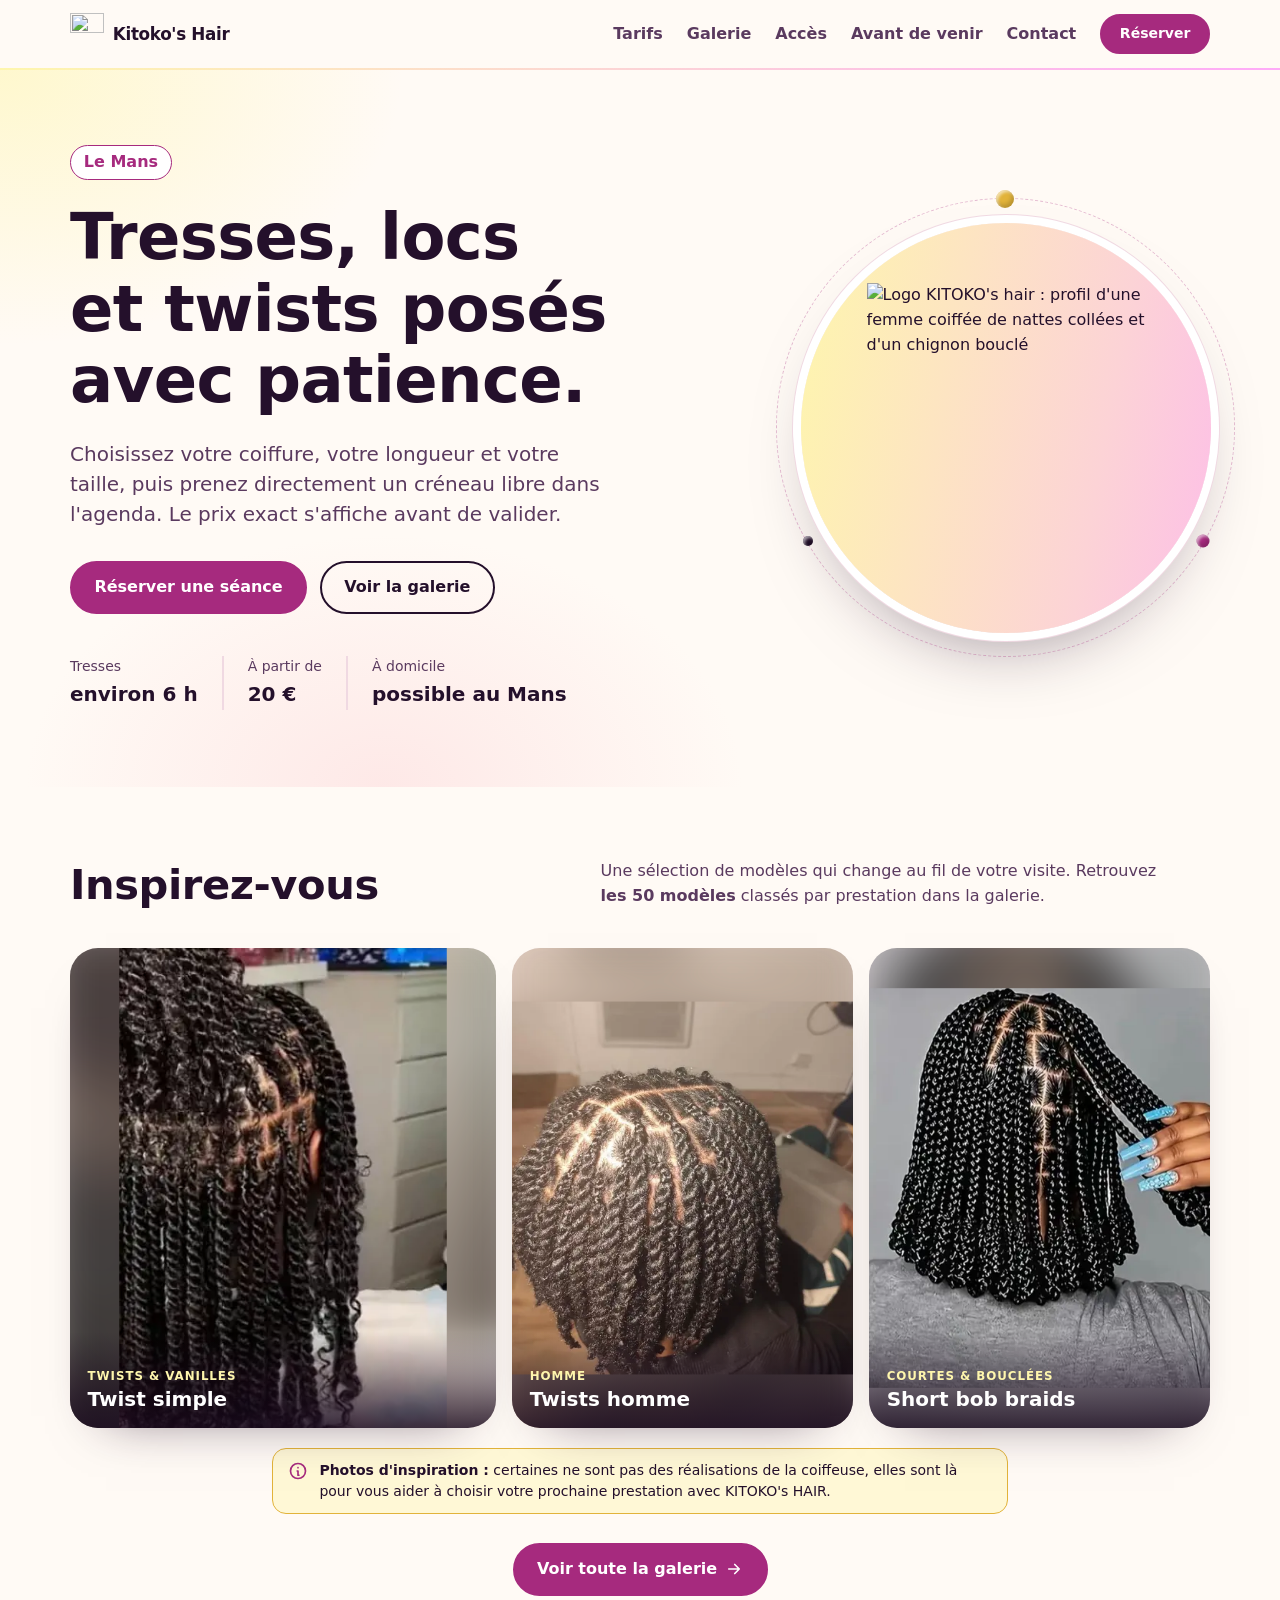
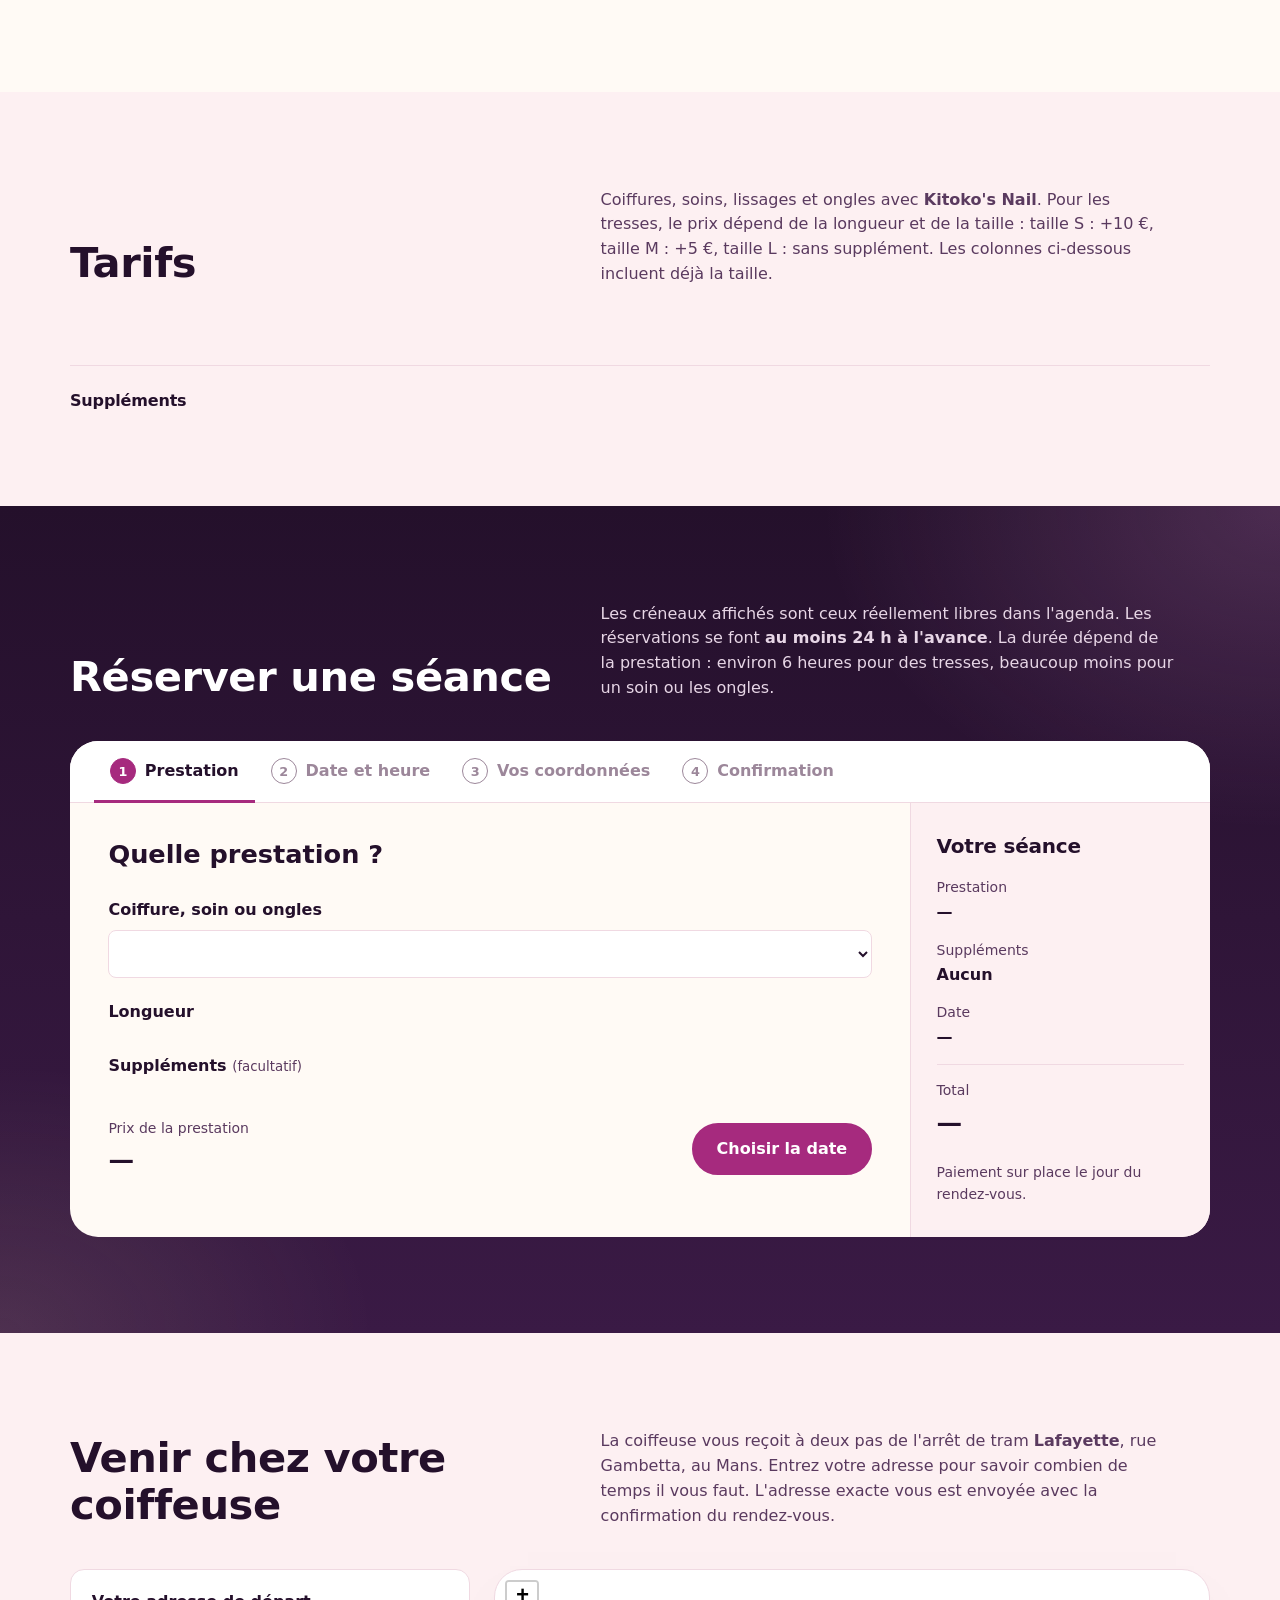
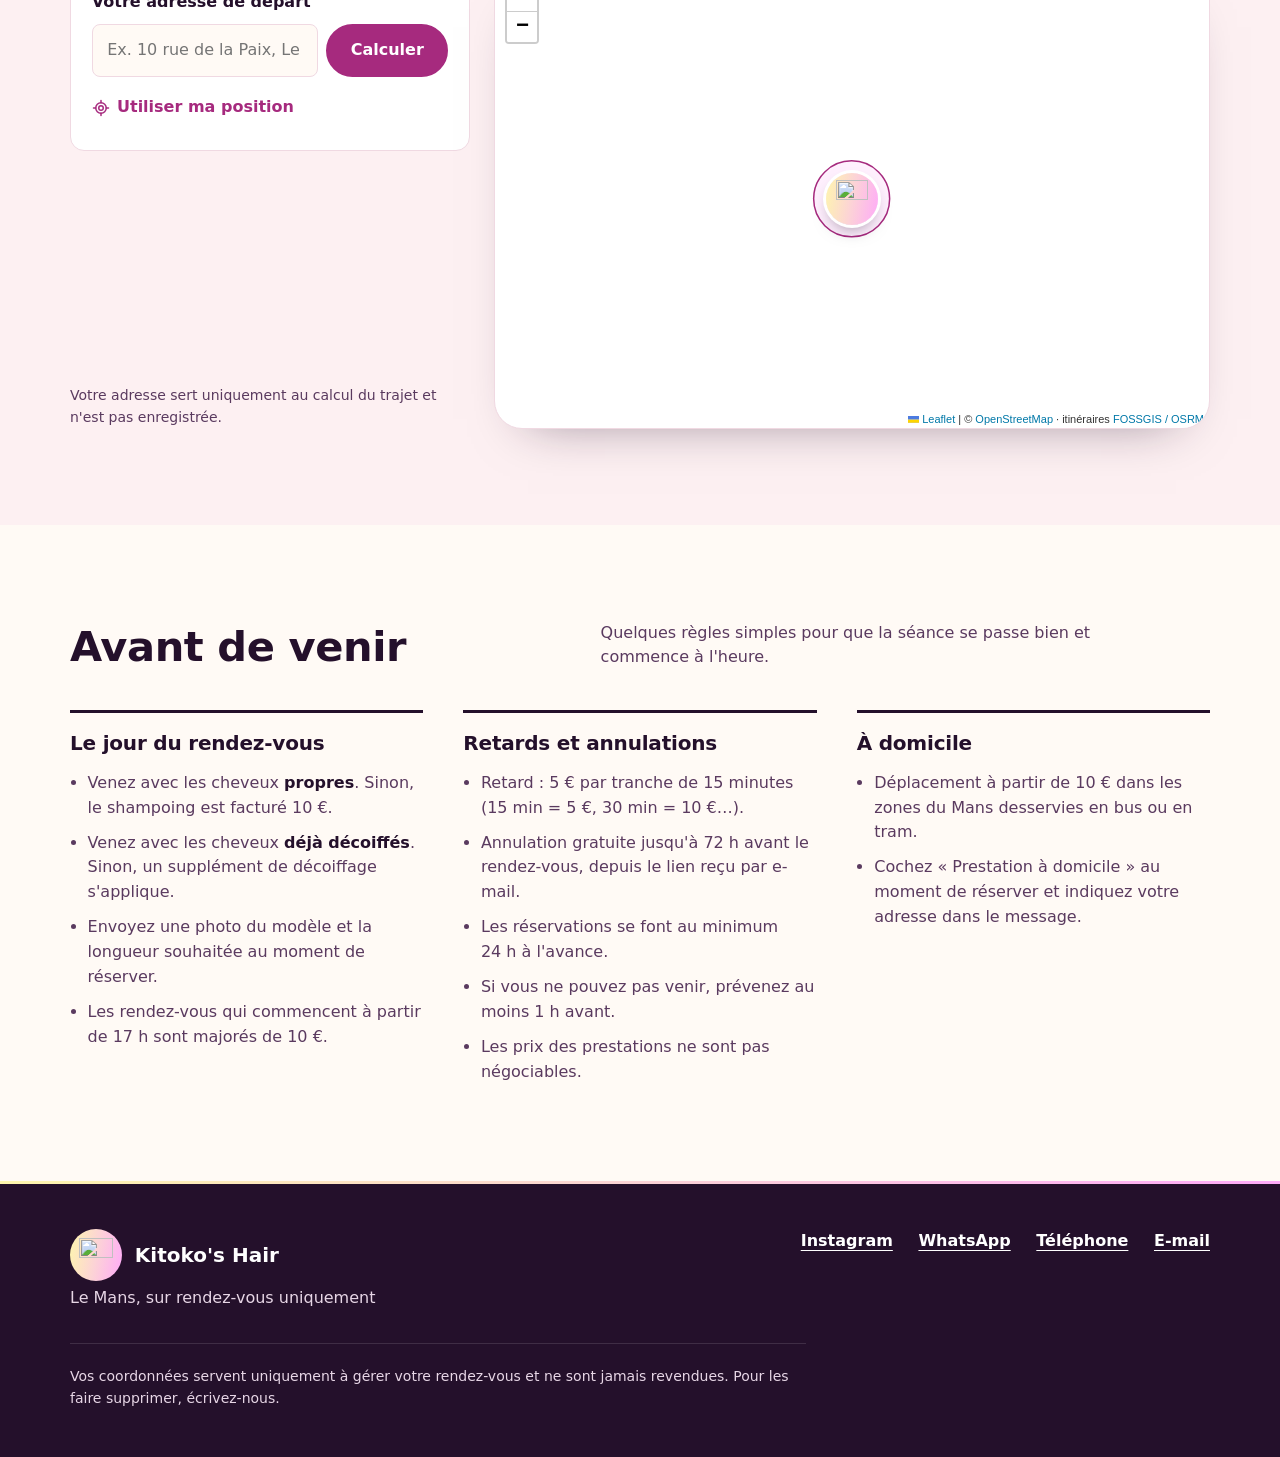
==== commit 633456b2: "Prix des mèches incluses en option (27 prestations), Boho braids et Twist simple, renommages, galeri" ====
--- a/index.html
+++ b/index.html
@@ -22,7 +22,7 @@
   <link rel="preload" href="assets/fonts/unbounded-latin-wght-normal.woff2" as="font" type="font/woff2" crossorigin>
   <link rel="preload" href="assets/fonts/figtree-latin-wght-normal.woff2" as="font" type="font/woff2" crossorigin>
   <link rel="stylesheet" href="assets/vendor/leaflet/leaflet.css">
-  <link rel="stylesheet" href="assets/css/style.css?v=20261115a">
+  <link rel="stylesheet" href="assets/css/style.css?v=20261115b">
 </head>
 <body>
   <a class="skip" href="#reserver">Aller à la réservation</a>
@@ -144,6 +144,10 @@
                 <div class="field" data-size-field hidden>
                   <span>Taille des tresses</span>
                   <div class="chips" data-size-chips role="radiogroup"></div>
+                </div>
+                <div class="field" data-hairprice-field hidden>
+                  <span>Mèches</span>
+                  <div class="chips" data-hairprice-chips role="radiogroup" aria-label="Mèches"></div>
                 </div>
                 <div class="field">
                   <span>Suppléments <small>(facultatif)</small></span>
@@ -358,13 +362,13 @@
     </div>
   </footer>
 
-  <script src="assets/js/config.js?v=20261115a"></script>
-  <script src="assets/js/services.js?v=20261115a"></script>
-  <script src="assets/js/app.js?v=20261115a"></script>
-  <script src="assets/js/galerie-data.js?v=20261115a"></script>
-  <script src="assets/js/teaser.js?v=20261115a"></script>
+  <script src="assets/js/config.js?v=20261115b"></script>
+  <script src="assets/js/services.js?v=20261115b"></script>
+  <script src="assets/js/app.js?v=20261115b"></script>
+  <script src="assets/js/galerie-data.js?v=20261115b"></script>
+  <script src="assets/js/teaser.js?v=20261115b"></script>
   <script src="assets/vendor/leaflet/leaflet.js"></script>
-  <script src="assets/js/acces.js?v=20261115a"></script>
-  <script src="assets/js/pwa.js?v=20261115a"></script>
+  <script src="assets/js/acces.js?v=20261115b"></script>
+  <script src="assets/js/pwa.js?v=20261115b"></script>
 </body>
 </html>
--- a/assets/css/style.css
+++ b/assets/css/style.css
@@ -193,6 +193,8 @@
 .price-card__row { display: flex; align-items: baseline; justify-content: space-between; gap: 1rem; }
 .price-card--single h3 { margin-bottom: 0; }
 .price-card--single .price-card__book { align-self: flex-start; }
+.price-card__hair { list-style: none; margin: .75rem 0 0; padding: .6rem .8rem; display: grid; gap: .25rem; border-radius: var(--radius-s); background: var(--gold-soft); font-size: var(--step--1); font-weight: 600; color: var(--ink); }
+.price-card__hair li::before { content: "+ "; color: var(--fuchsia); font-weight: 800; }
 .price-card__note { margin: .7rem 0 0; font-size: var(--step--1); color: var(--ink-soft); }
 .price-card--single .price-card__note { margin: 0; }
 .field-note { margin: -.3rem 0 1rem; padding: .55rem .8rem; border-radius: var(--radius-s); background: var(--mist); font-size: var(--step--1); color: var(--ink-soft); }
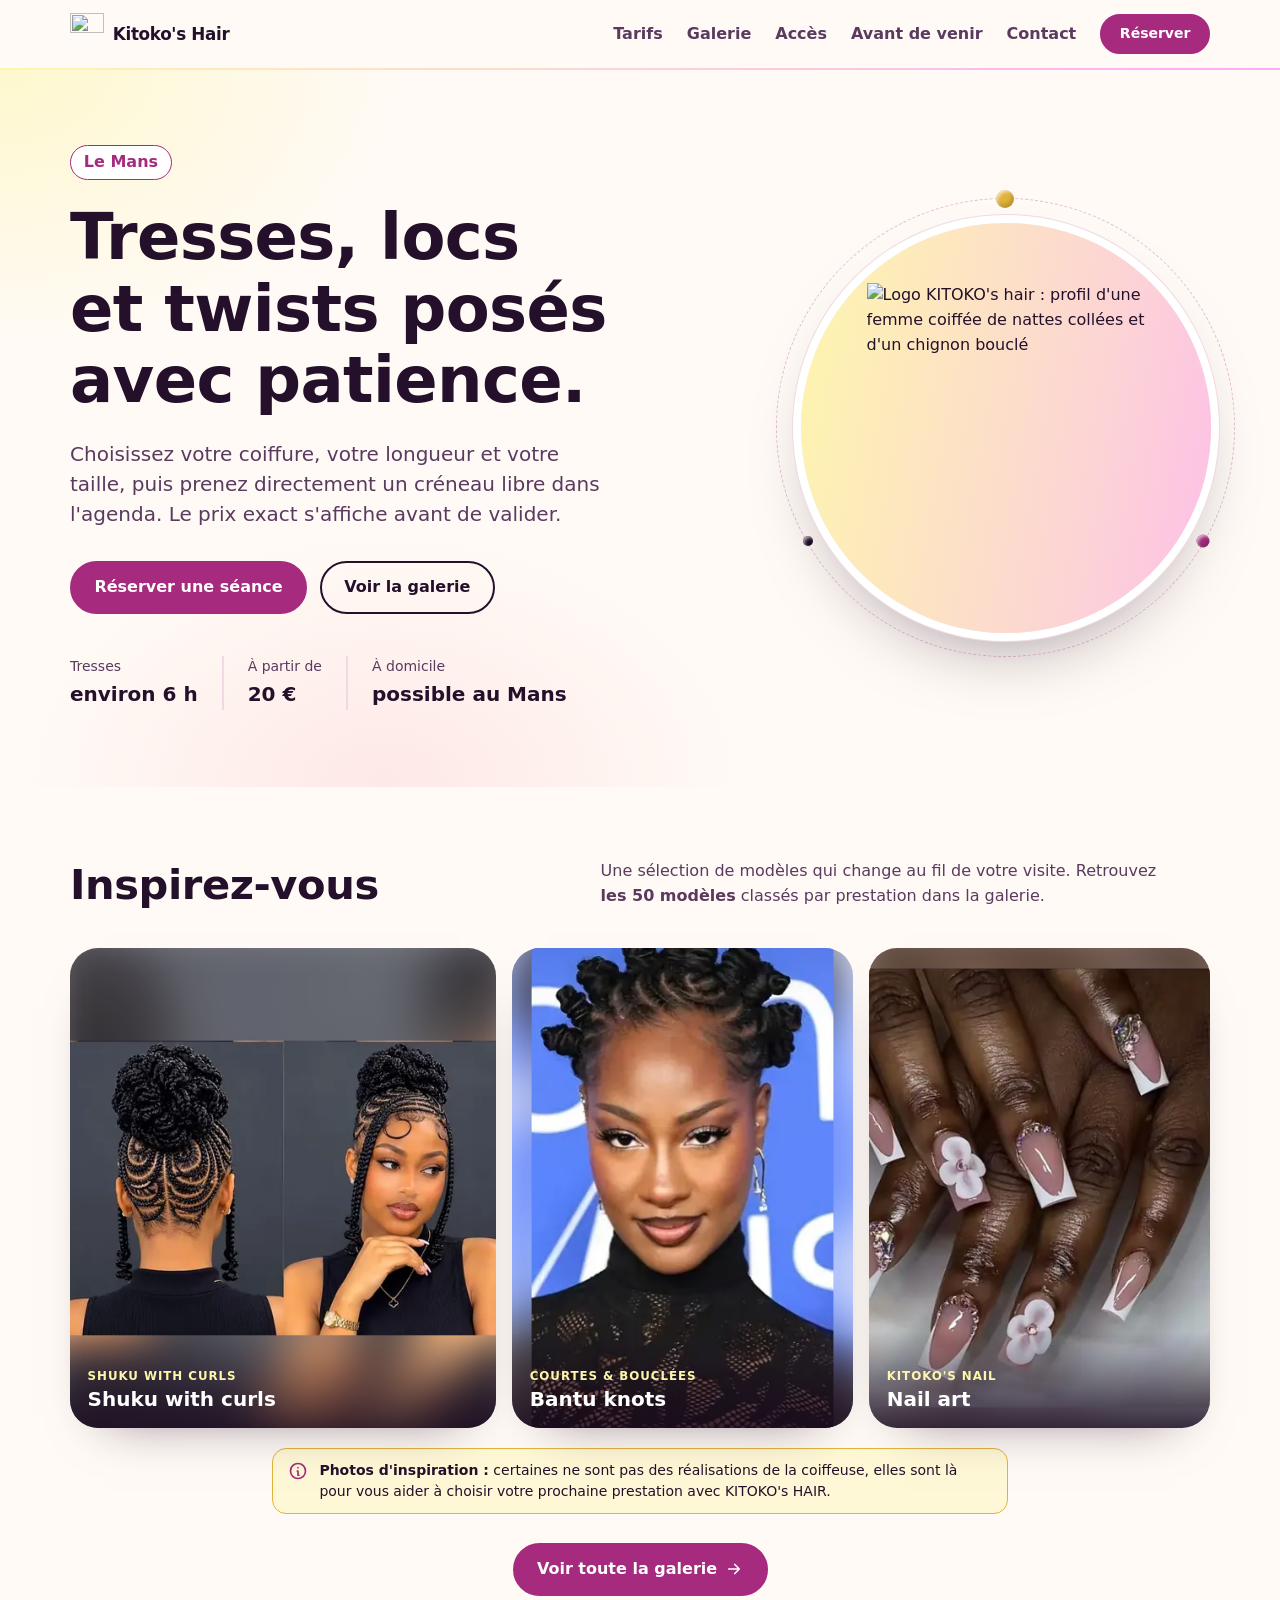
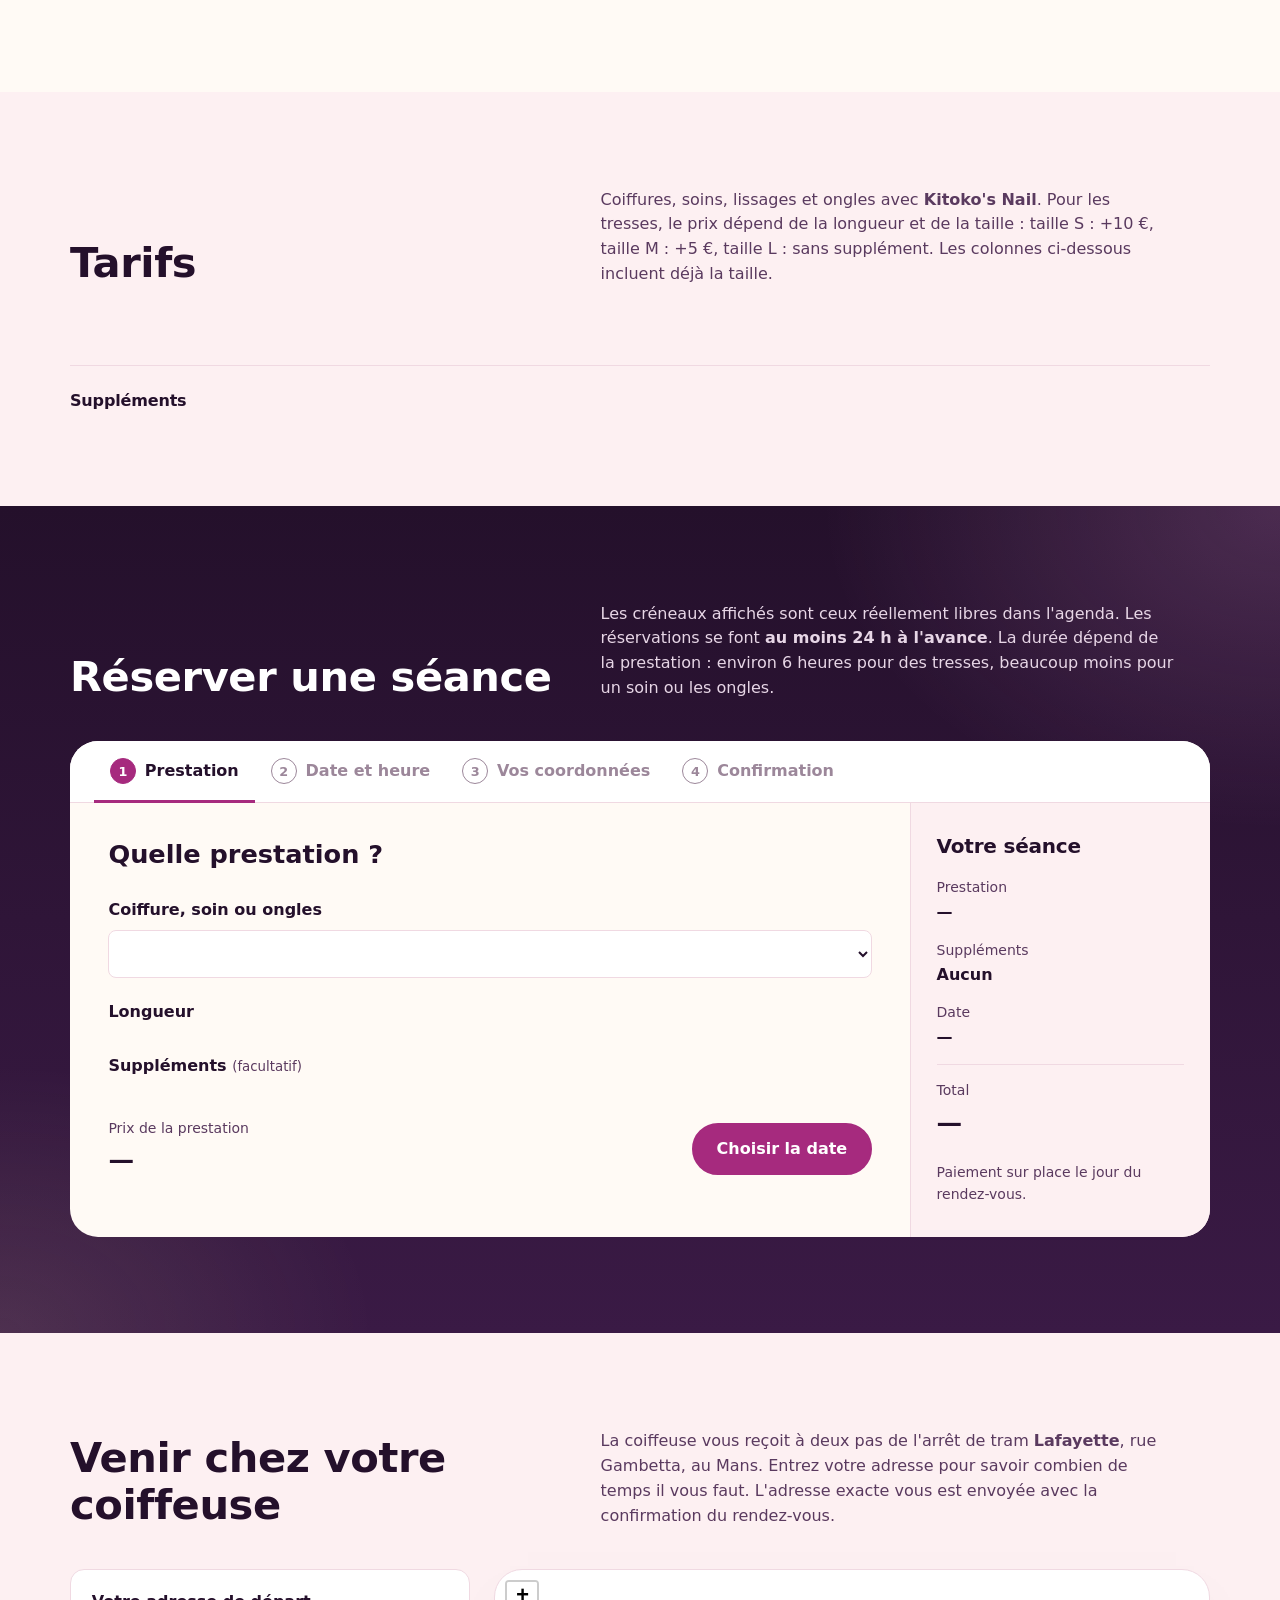
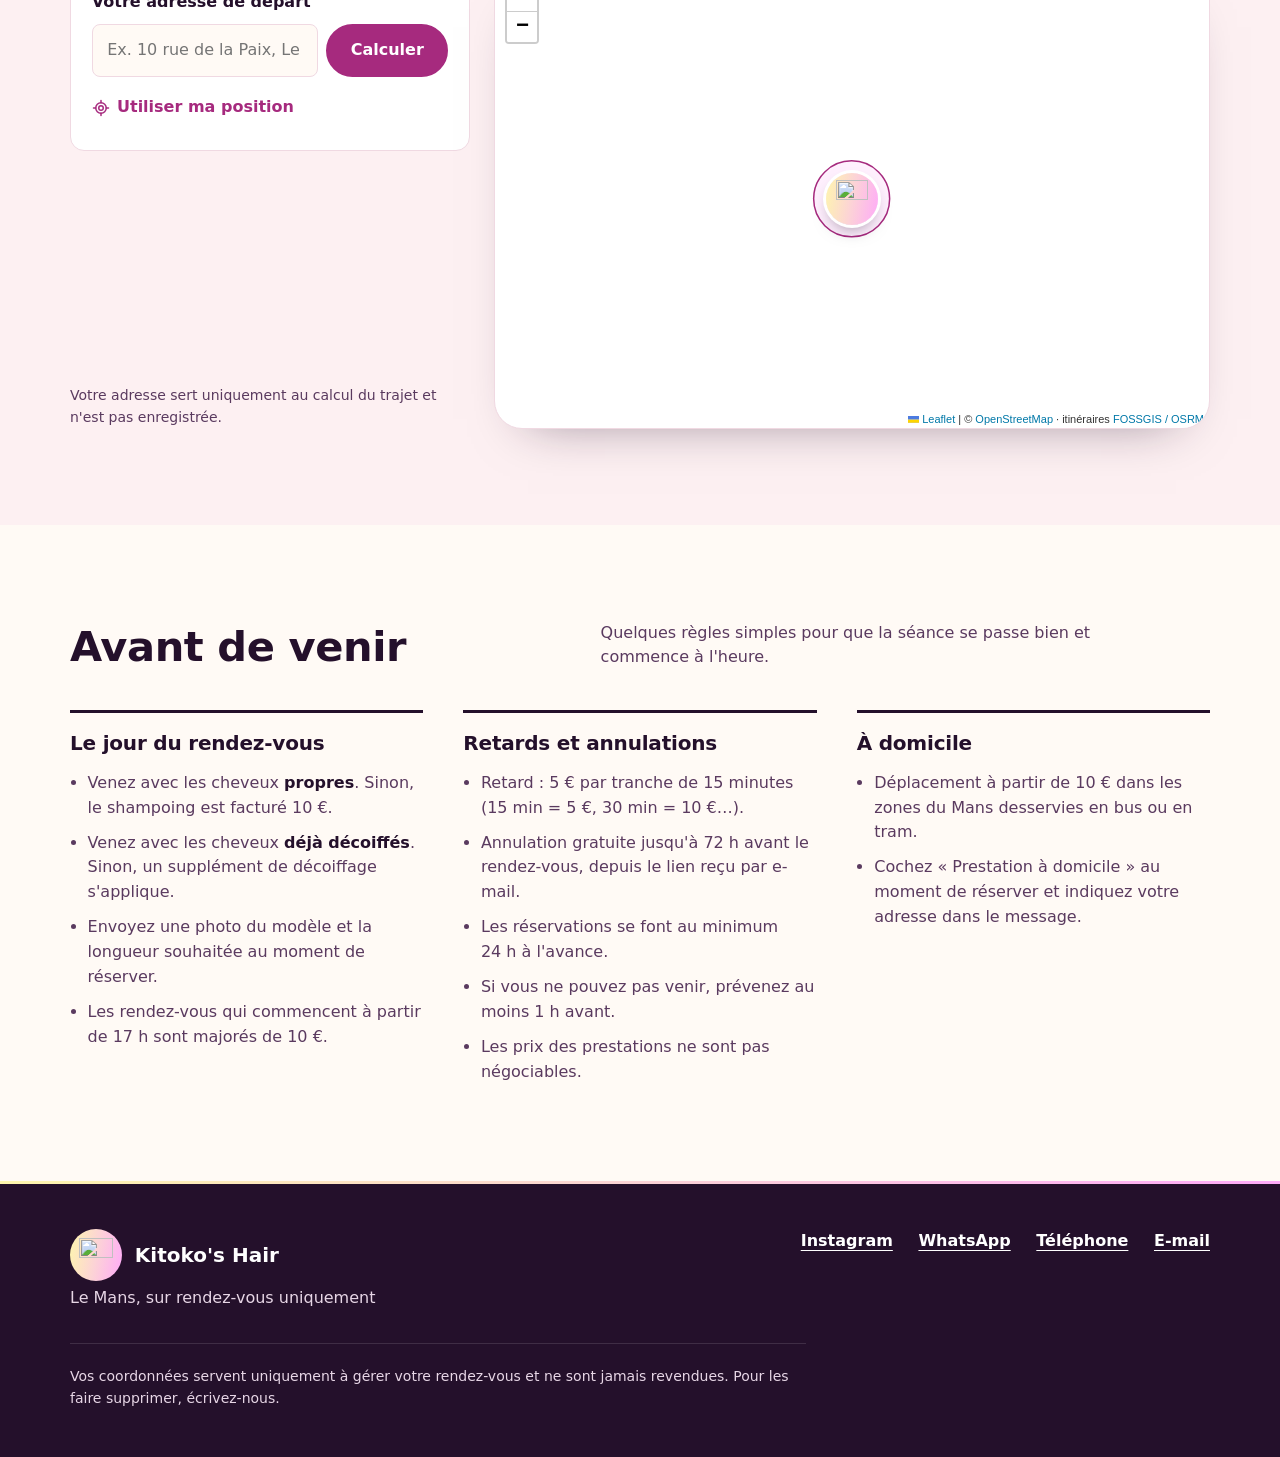
==== commit c2c6db72: "Mèches incluses : tissage ouvert, locs, bantu, twist simple, Tyla ; nattes cheveux naturels dans leu" ====
--- a/index.html
+++ b/index.html
@@ -22,7 +22,7 @@
   <link rel="preload" href="assets/fonts/unbounded-latin-wght-normal.woff2" as="font" type="font/woff2" crossorigin>
   <link rel="preload" href="assets/fonts/figtree-latin-wght-normal.woff2" as="font" type="font/woff2" crossorigin>
   <link rel="stylesheet" href="assets/vendor/leaflet/leaflet.css">
-  <link rel="stylesheet" href="assets/css/style.css?v=20261115b">
+  <link rel="stylesheet" href="assets/css/style.css?v=20261115c">
 </head>
 <body>
   <a class="skip" href="#reserver">Aller à la réservation</a>
@@ -362,13 +362,13 @@
     </div>
   </footer>
 
-  <script src="assets/js/config.js?v=20261115b"></script>
-  <script src="assets/js/services.js?v=20261115b"></script>
-  <script src="assets/js/app.js?v=20261115b"></script>
-  <script src="assets/js/galerie-data.js?v=20261115b"></script>
-  <script src="assets/js/teaser.js?v=20261115b"></script>
+  <script src="assets/js/config.js?v=20261115c"></script>
+  <script src="assets/js/services.js?v=20261115c"></script>
+  <script src="assets/js/app.js?v=20261115c"></script>
+  <script src="assets/js/galerie-data.js?v=20261115c"></script>
+  <script src="assets/js/teaser.js?v=20261115c"></script>
   <script src="assets/vendor/leaflet/leaflet.js"></script>
-  <script src="assets/js/acces.js?v=20261115b"></script>
-  <script src="assets/js/pwa.js?v=20261115b"></script>
+  <script src="assets/js/acces.js?v=20261115c"></script>
+  <script src="assets/js/pwa.js?v=20261115c"></script>
 </body>
 </html>
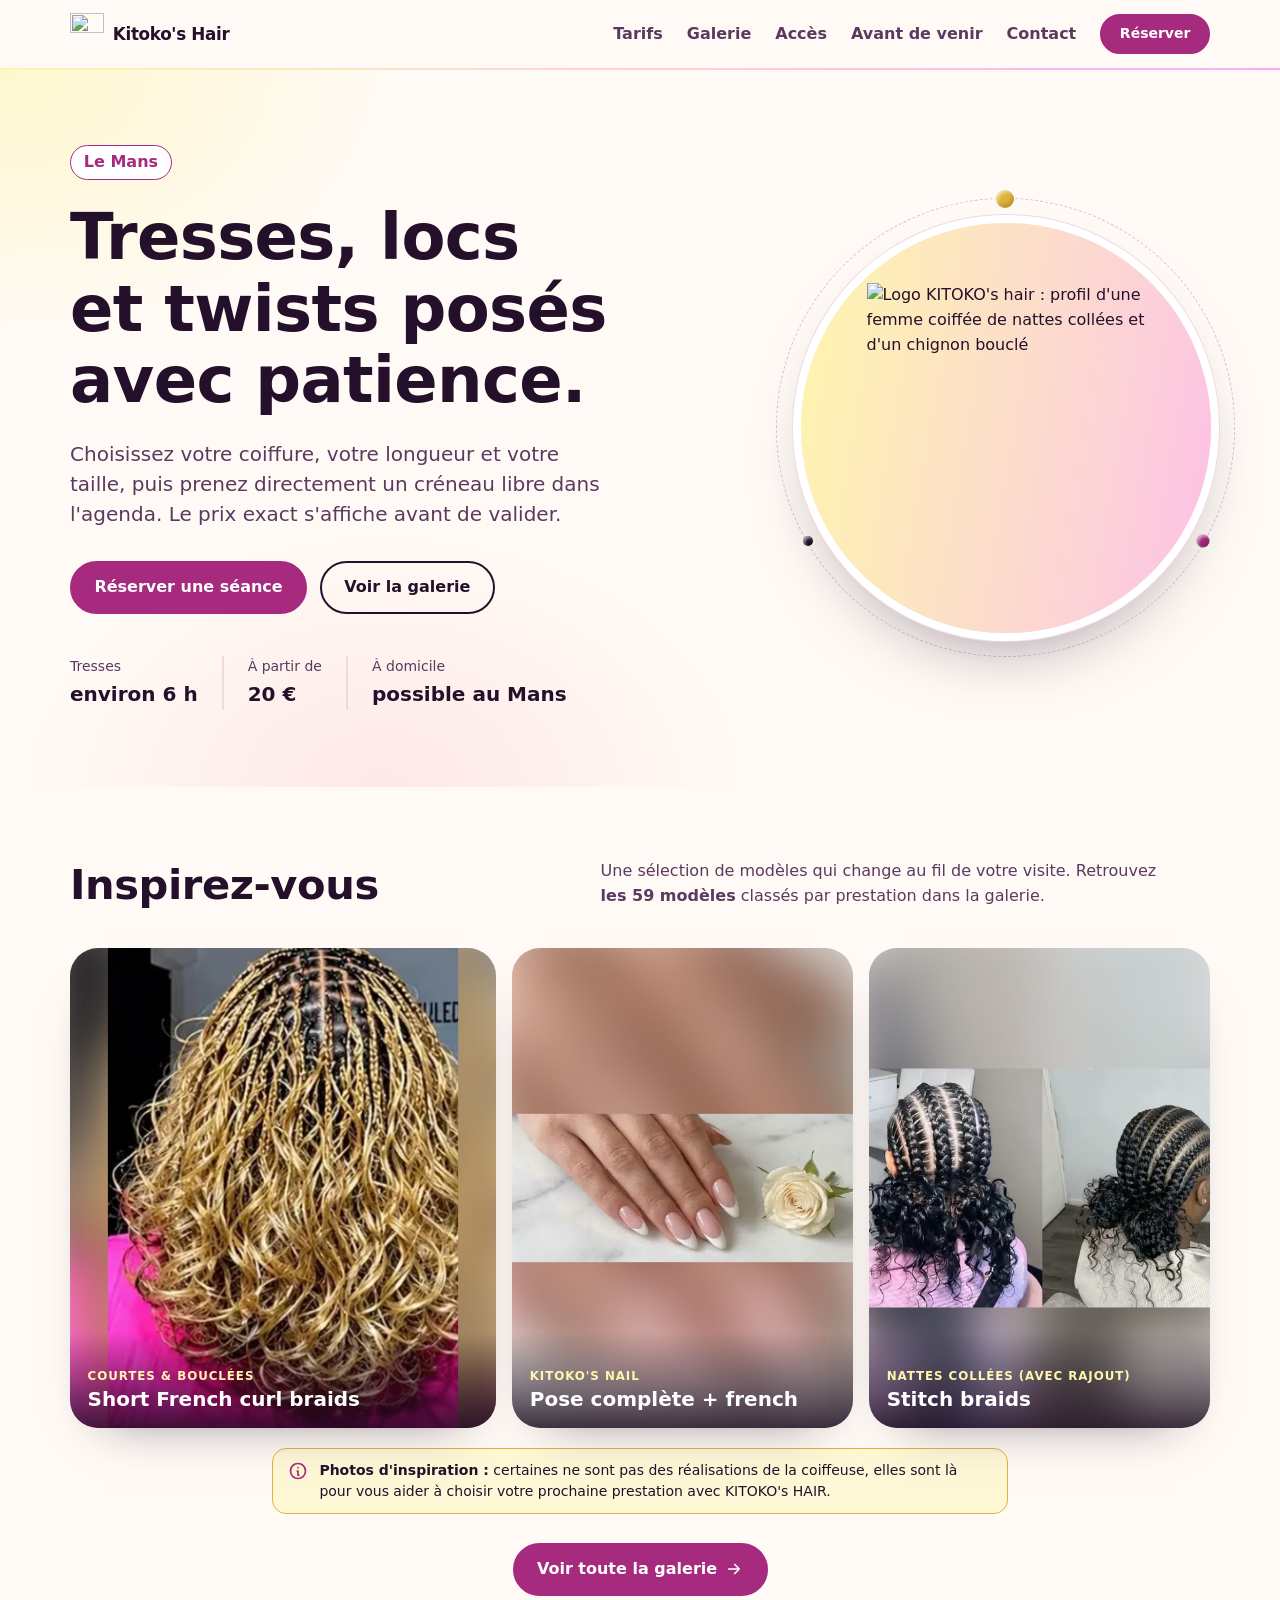
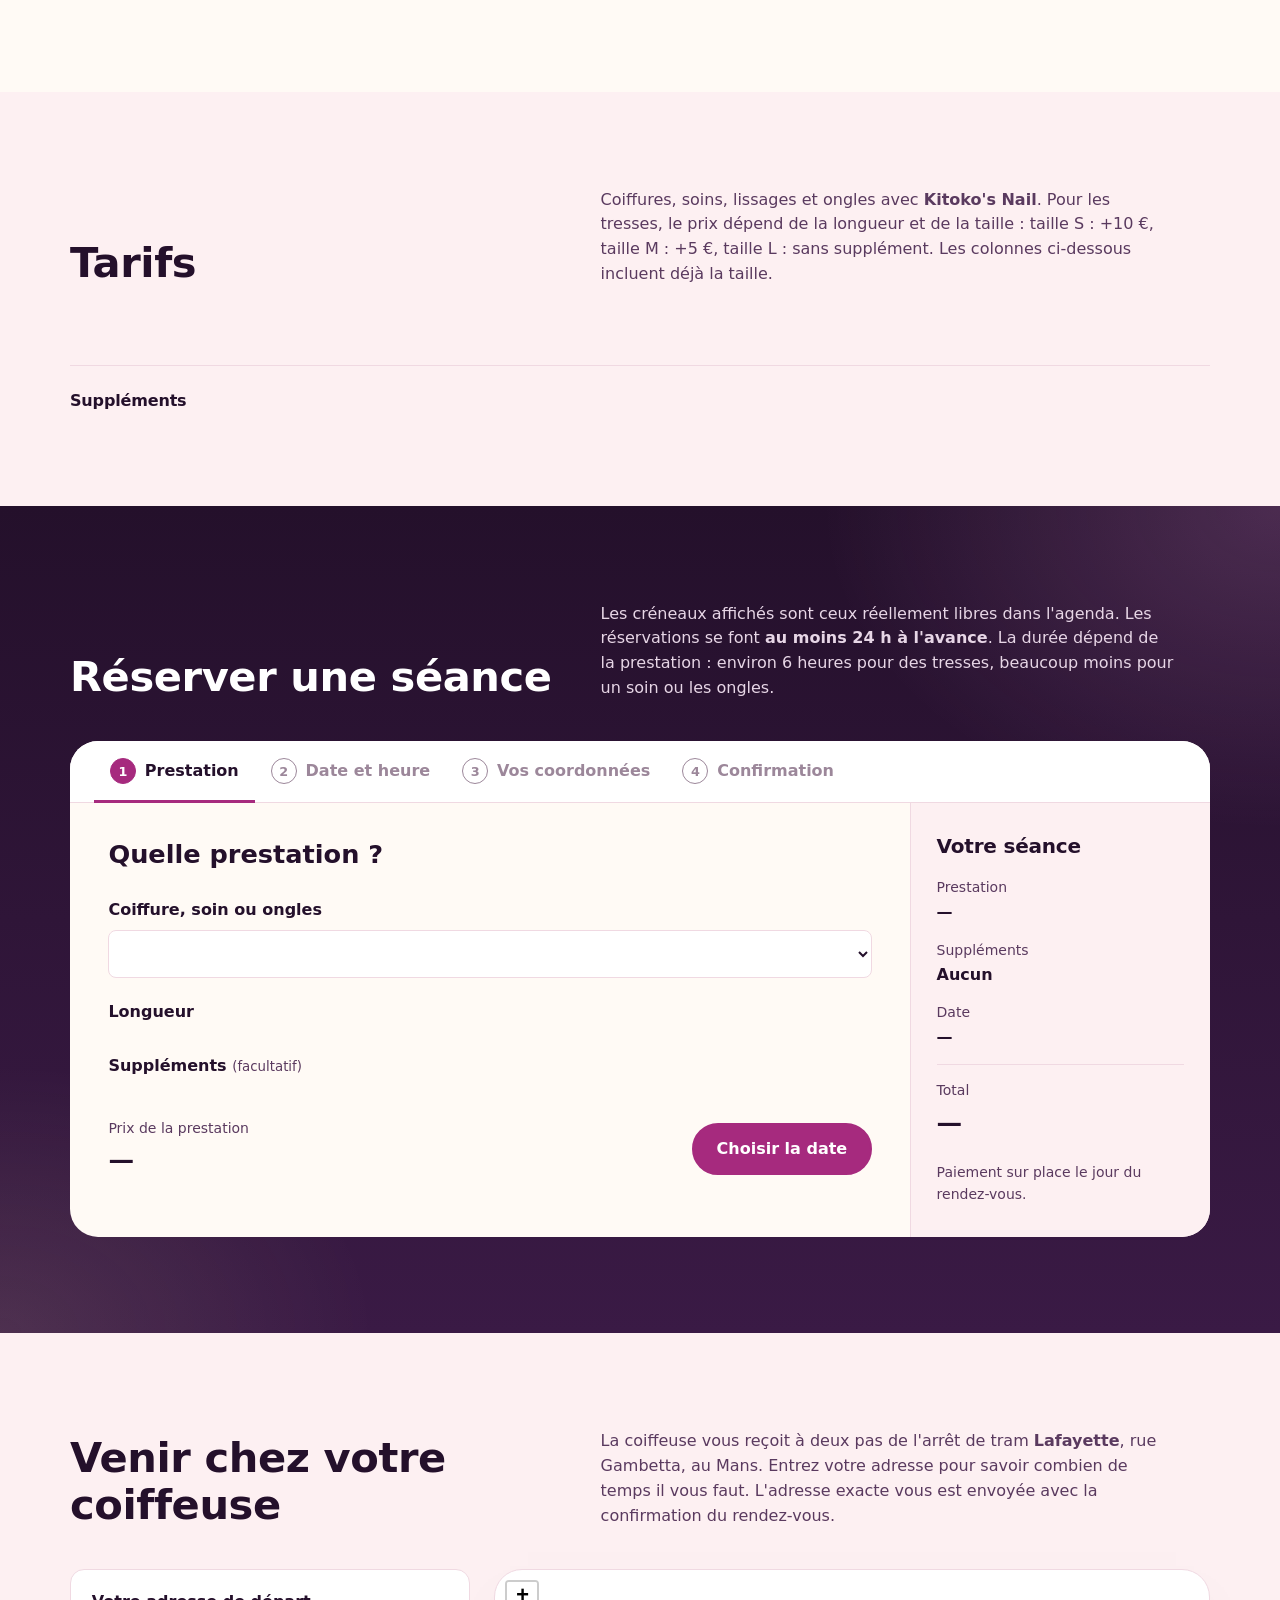
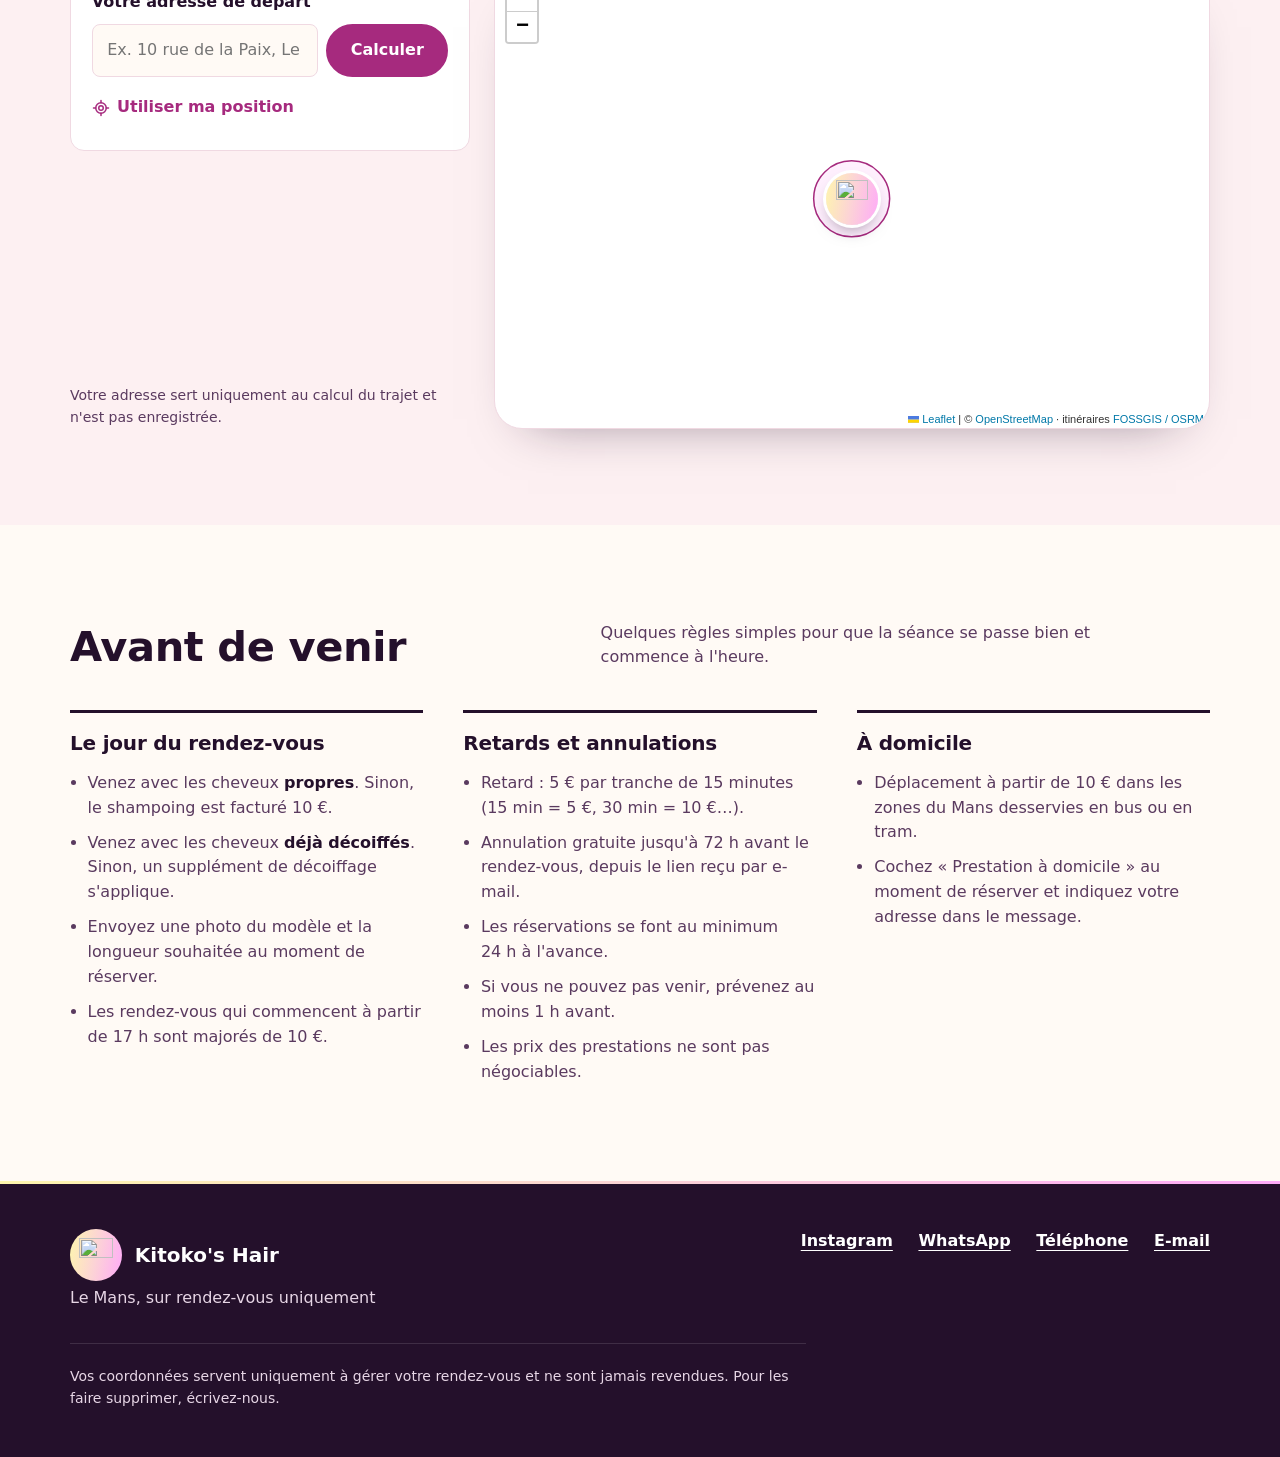
==== commit 097232bd: "Onglets Lissage et Enfants, tarifs homme, nattes naturelles, invisible locs, short bob Co-Authored-B" ====
--- a/index.html
+++ b/index.html
@@ -22,7 +22,7 @@
   <link rel="preload" href="assets/fonts/unbounded-latin-wght-normal.woff2" as="font" type="font/woff2" crossorigin>
   <link rel="preload" href="assets/fonts/figtree-latin-wght-normal.woff2" as="font" type="font/woff2" crossorigin>
   <link rel="stylesheet" href="assets/vendor/leaflet/leaflet.css">
-  <link rel="stylesheet" href="assets/css/style.css?v=20261115c">
+  <link rel="stylesheet" href="assets/css/style.css?v=20261115d">
 </head>
 <body>
   <a class="skip" href="#reserver">Aller à la réservation</a>
@@ -362,13 +362,13 @@
     </div>
   </footer>
 
-  <script src="assets/js/config.js?v=20261115c"></script>
-  <script src="assets/js/services.js?v=20261115c"></script>
-  <script src="assets/js/app.js?v=20261115c"></script>
-  <script src="assets/js/galerie-data.js?v=20261115c"></script>
-  <script src="assets/js/teaser.js?v=20261115c"></script>
+  <script src="assets/js/config.js?v=20261115d"></script>
+  <script src="assets/js/services.js?v=20261115d"></script>
+  <script src="assets/js/app.js?v=20261115d"></script>
+  <script src="assets/js/galerie-data.js?v=20261115d"></script>
+  <script src="assets/js/teaser.js?v=20261115d"></script>
   <script src="assets/vendor/leaflet/leaflet.js"></script>
-  <script src="assets/js/acces.js?v=20261115c"></script>
-  <script src="assets/js/pwa.js?v=20261115c"></script>
+  <script src="assets/js/acces.js?v=20261115d"></script>
+  <script src="assets/js/pwa.js?v=20261115d"></script>
 </body>
 </html>
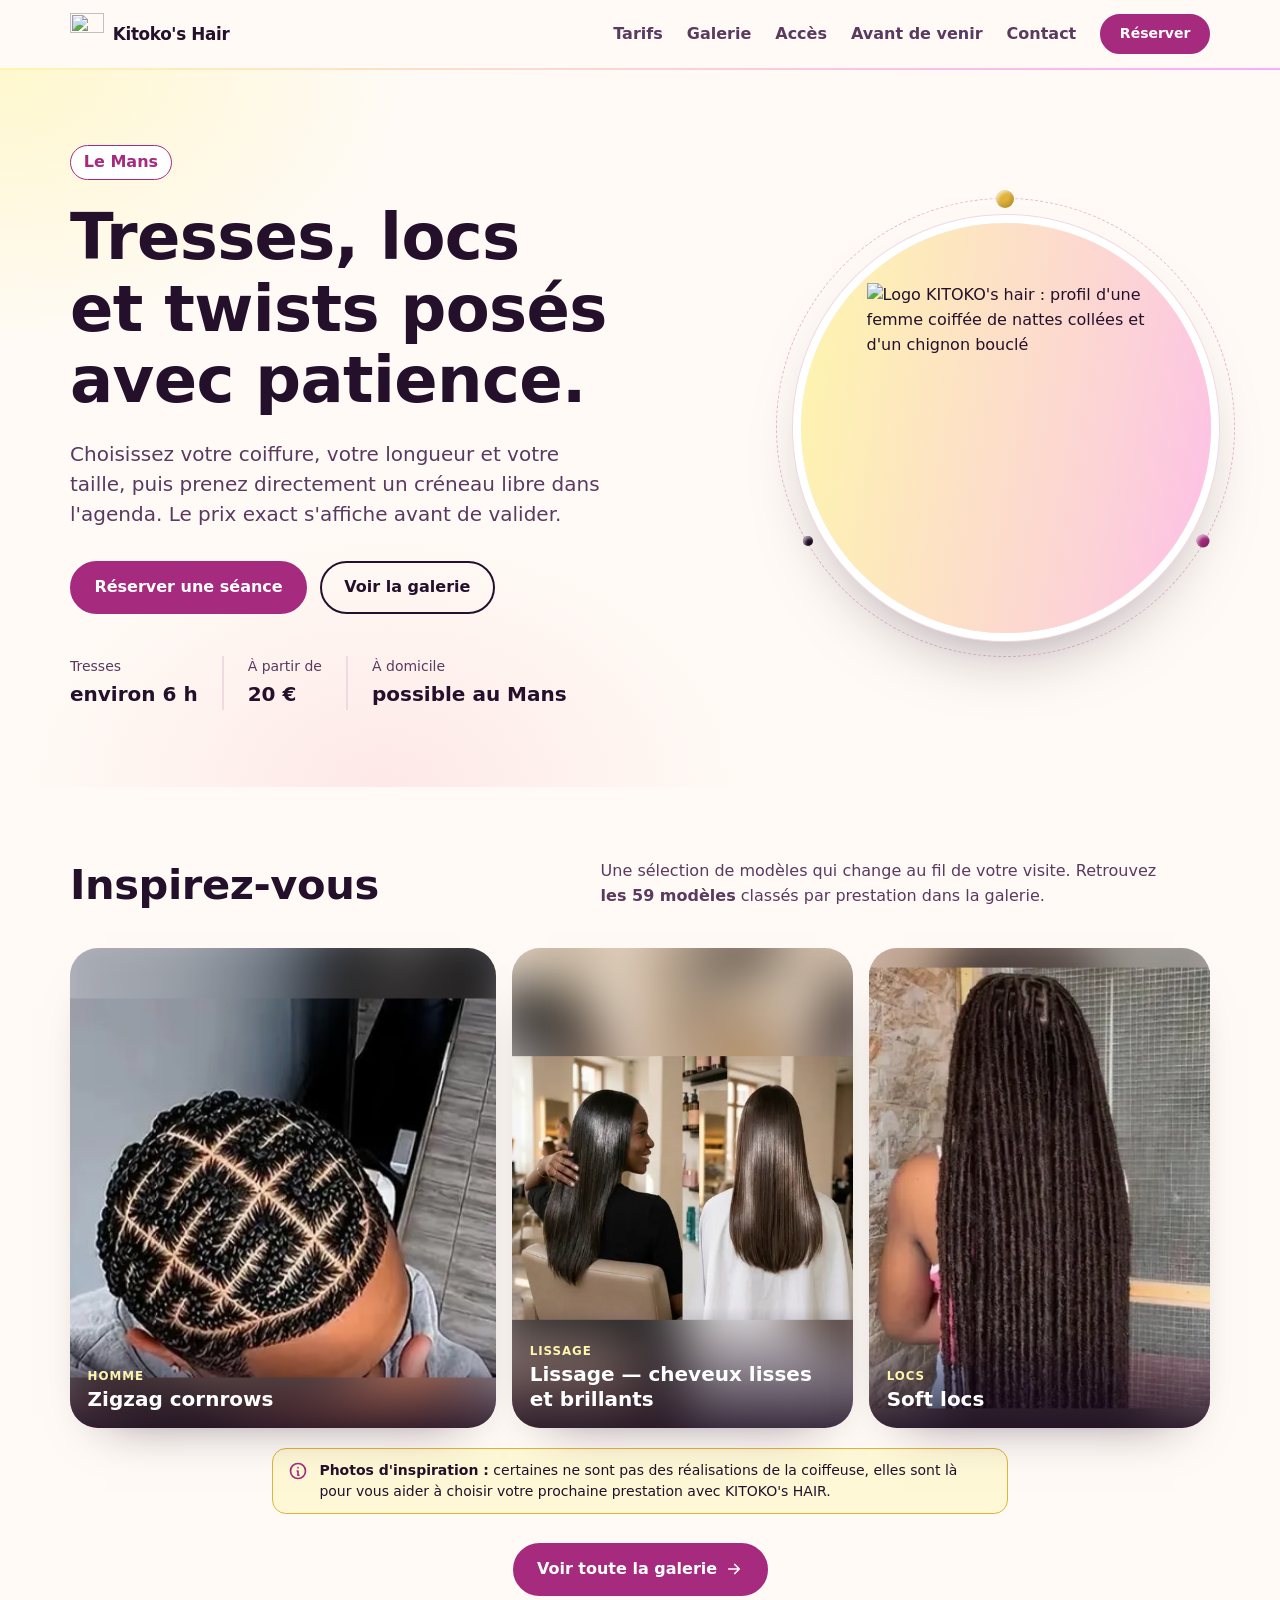
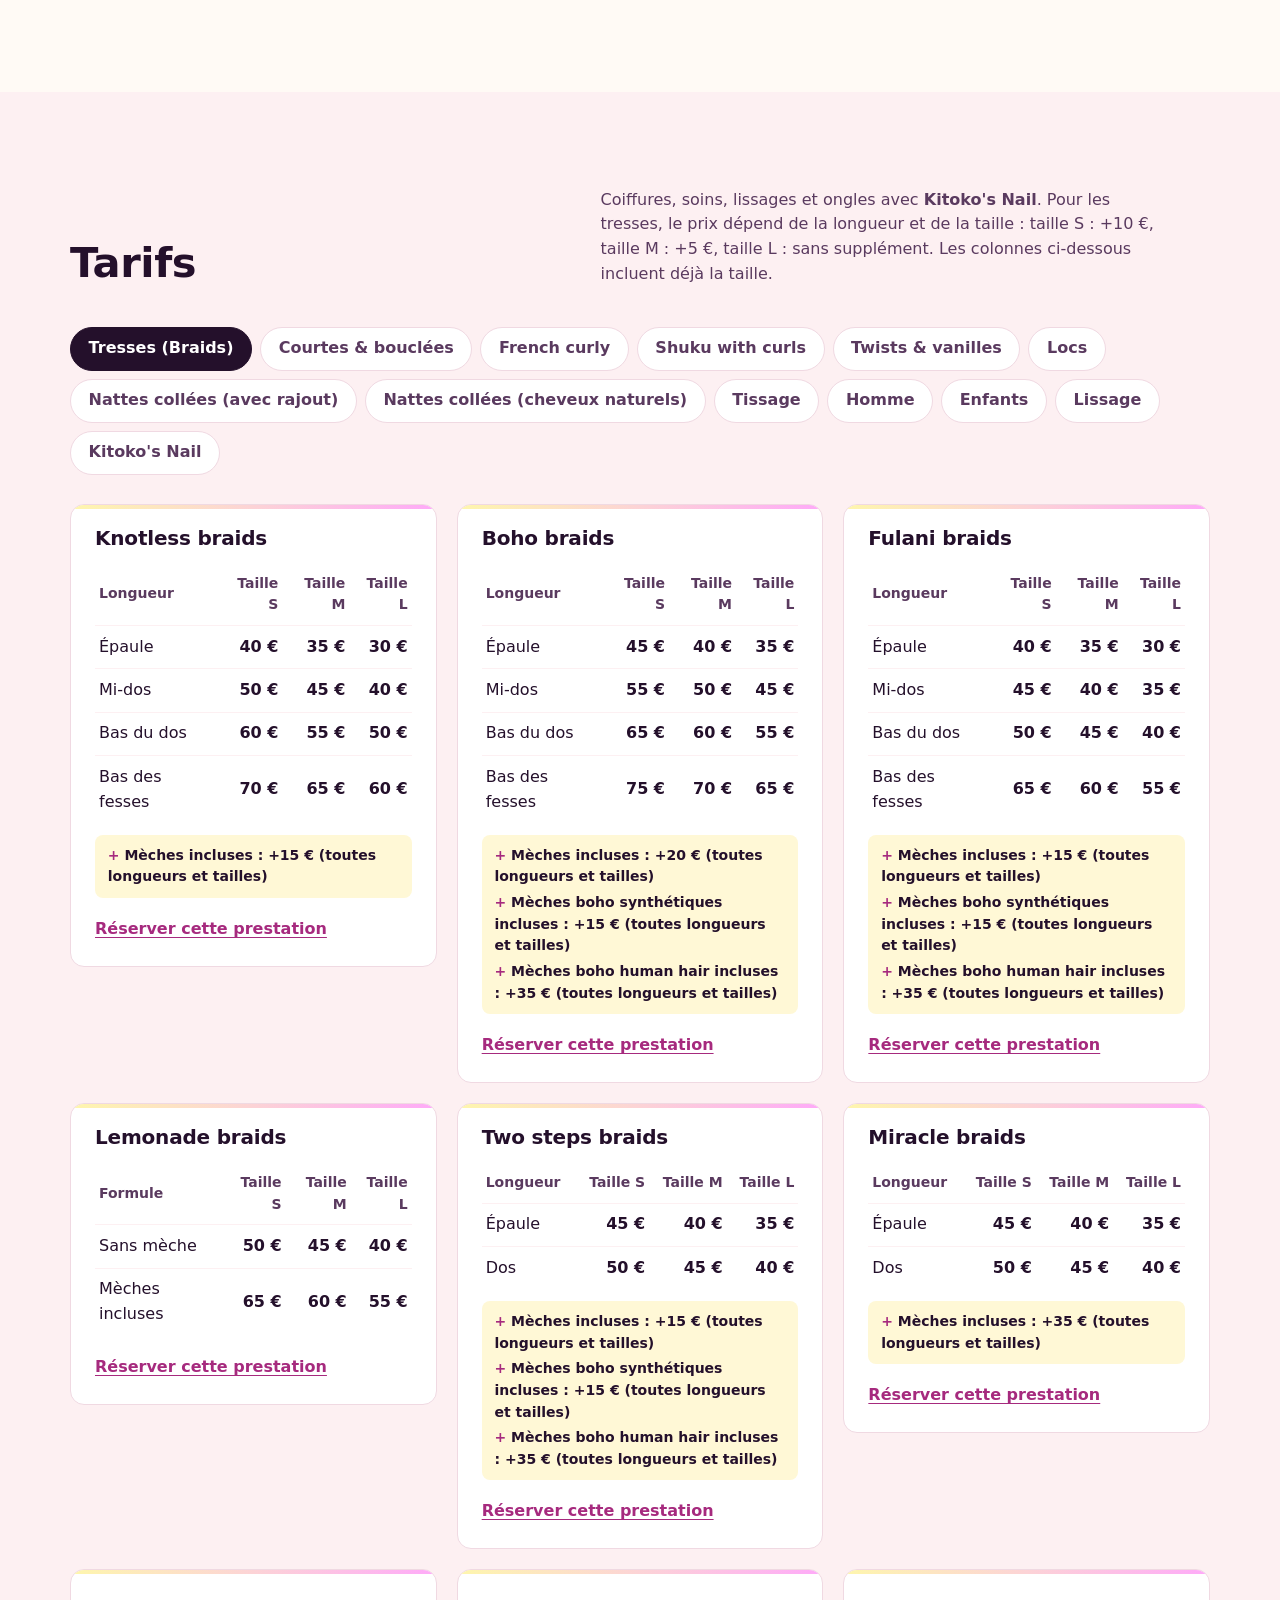
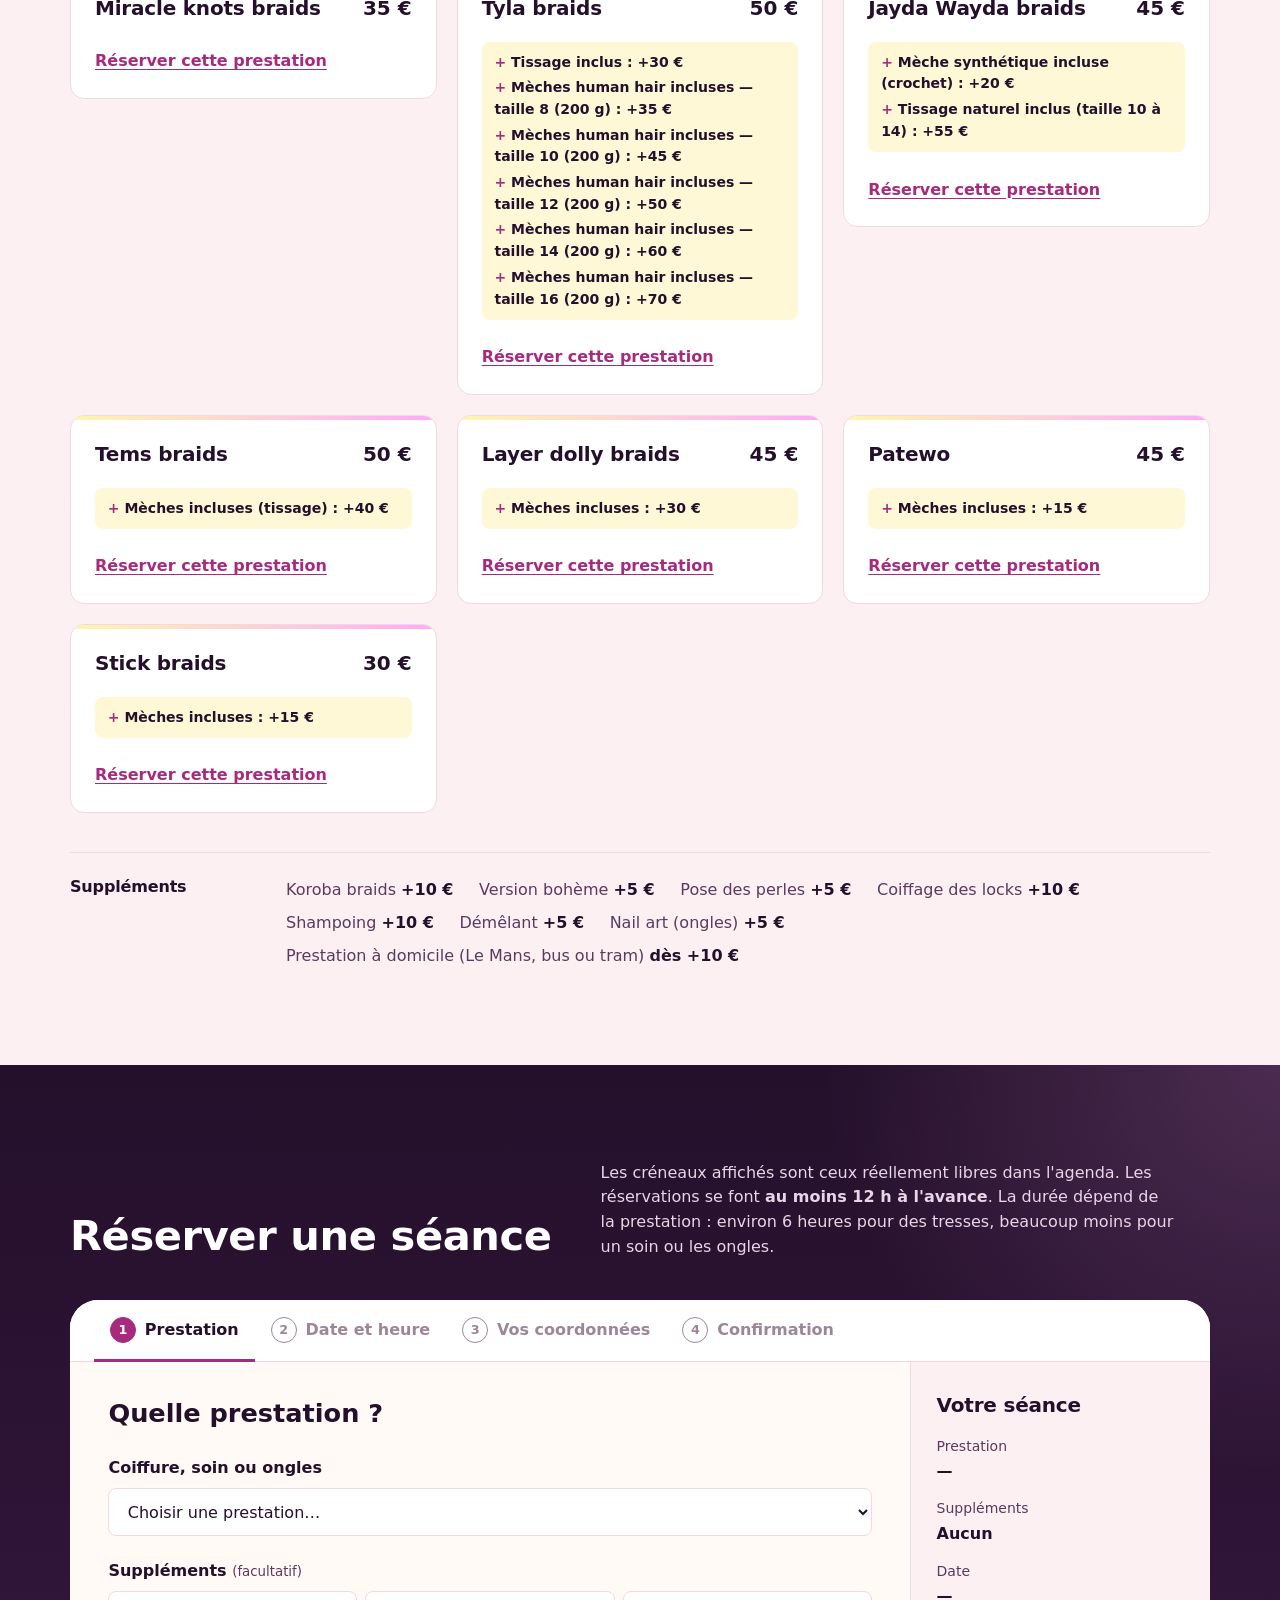
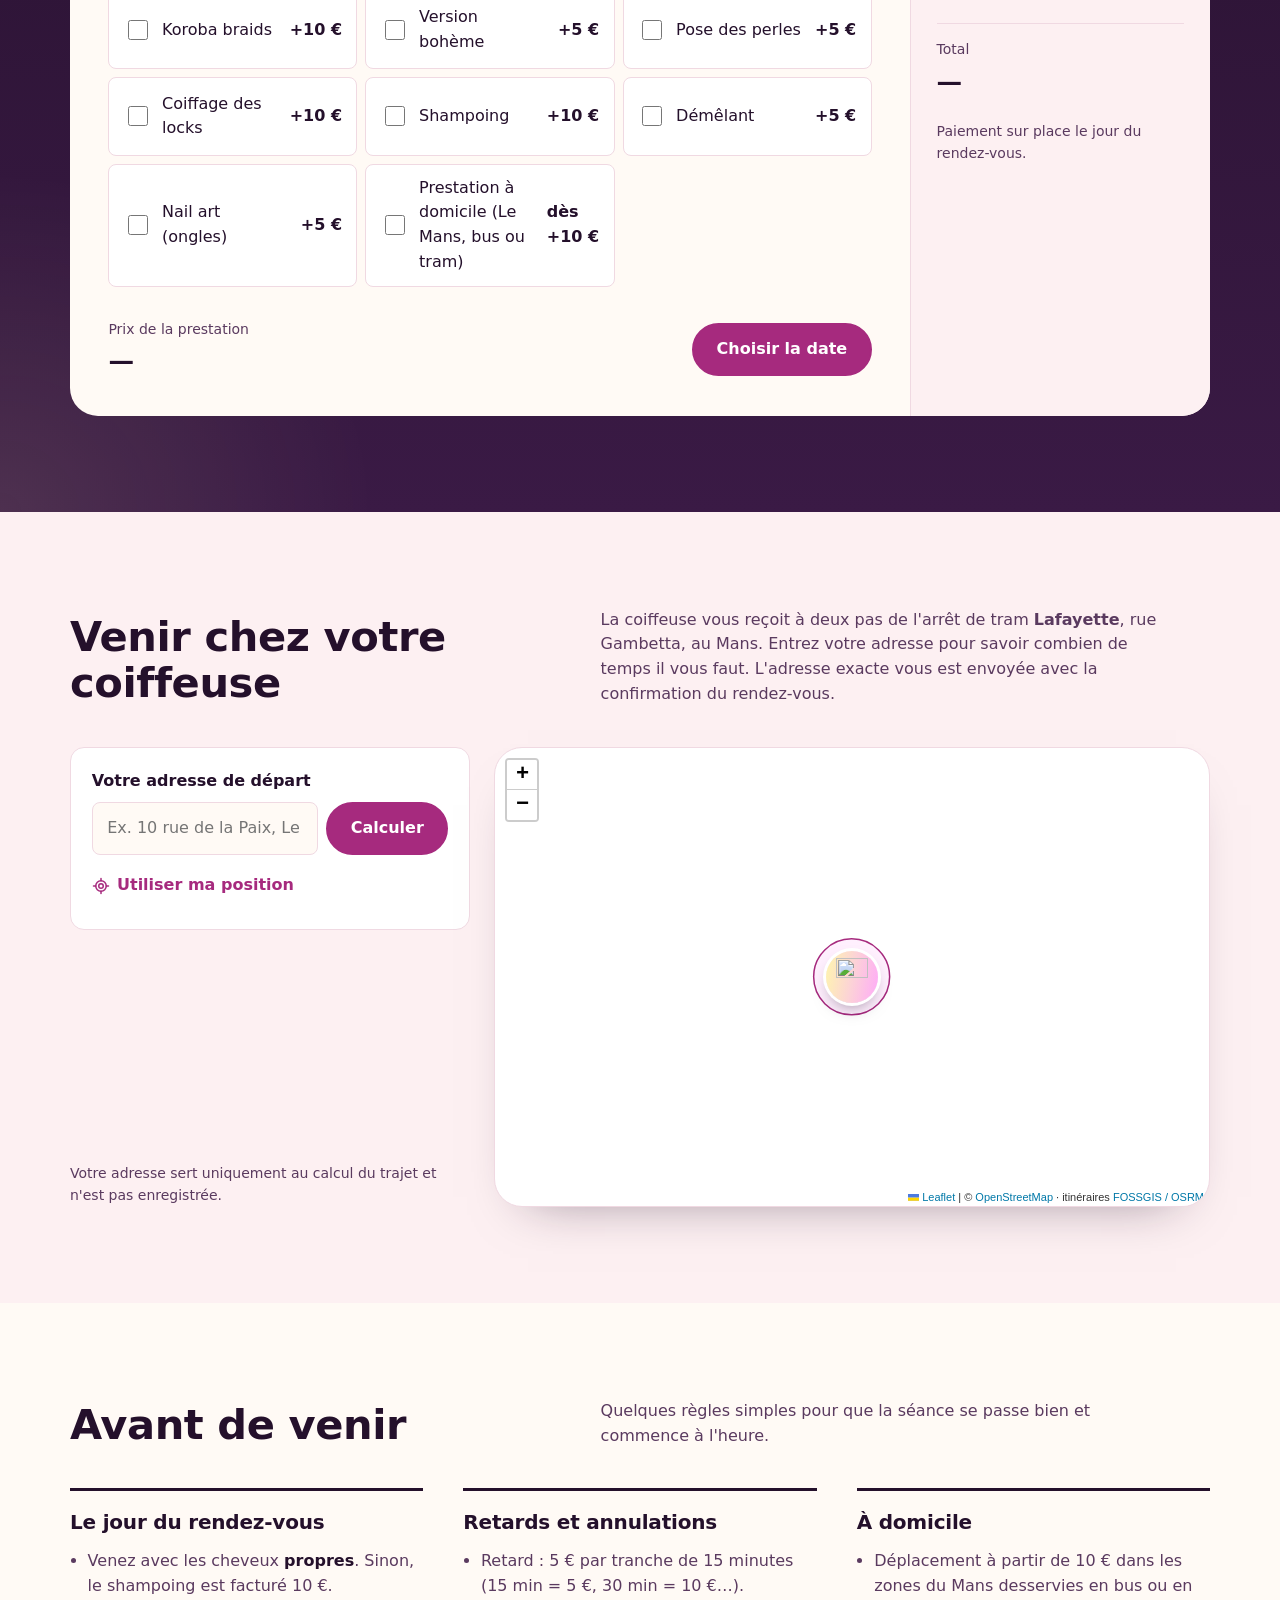
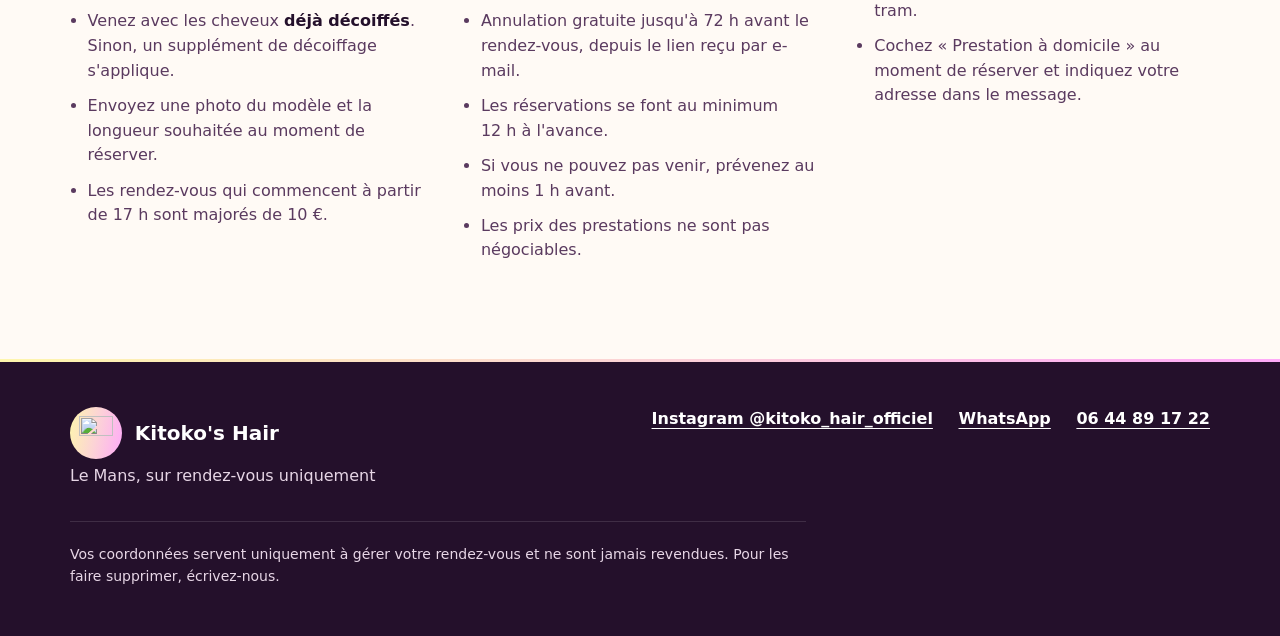
==== commit d01b5273: "Tyla 50 € + human hair, tissages par taille, mèches boho, Miracle 35, Jayda, réservation 12 h à l'av" ====
--- a/index.html
+++ b/index.html
@@ -22,7 +22,7 @@
   <link rel="preload" href="assets/fonts/unbounded-latin-wght-normal.woff2" as="font" type="font/woff2" crossorigin>
   <link rel="preload" href="assets/fonts/figtree-latin-wght-normal.woff2" as="font" type="font/woff2" crossorigin>
   <link rel="stylesheet" href="assets/vendor/leaflet/leaflet.css">
-  <link rel="stylesheet" href="assets/css/style.css?v=20261115d">
+  <link rel="stylesheet" href="assets/css/style.css?v=20261115e">
 </head>
 <body>
   <a class="skip" href="#reserver">Aller à la réservation</a>
@@ -116,7 +116,7 @@
       <div class="wrap">
         <div class="section__head section__head--light">
           <h2 id="reserver-title">Réserver une séance</h2>
-          <p>Les créneaux affichés sont ceux réellement libres dans l'agenda. Les réservations se font <strong>au moins 24&nbsp;h à l'avance</strong>. La durée dépend de la prestation&nbsp;: environ 6&nbsp;heures pour des tresses, beaucoup moins pour un soin ou les ongles.</p>
+          <p>Les créneaux affichés sont ceux réellement libres dans l'agenda. Les réservations se font <strong>au moins 12&nbsp;h à l'avance</strong>. La durée dépend de la prestation&nbsp;: environ 6&nbsp;heures pour des tresses, beaucoup moins pour un soin ou les ongles.</p>
         </div>
 
         <div class="booker" data-booker>
@@ -167,7 +167,7 @@
             <form class="step" data-step="2" hidden novalidate>
               <fieldset>
                 <legend>Quand&nbsp;?</legend>
-                <p class="cal-note"><strong>Réservation au moins 24&nbsp;h à l'avance.</strong> Les jours trop proches apparaissent donc indisponibles dans le calendrier.</p>
+                <p class="cal-note"><strong>Réservation au moins 12&nbsp;h à l'avance.</strong> Les jours trop proches apparaissent donc indisponibles dans le calendrier.</p>
                 <div class="cal" data-calendar>
                   <div class="cal__head">
                     <button type="button" class="cal__nav" data-cal-prev aria-label="Mois précédent">‹</button>
@@ -328,7 +328,7 @@
             <ul>
               <li>Retard&nbsp;: 5&nbsp;€ par tranche de 15&nbsp;minutes (15&nbsp;min = 5&nbsp;€, 30&nbsp;min = 10&nbsp;€…).</li>
               <li data-cancel-rule>Annulation gratuite jusqu'à 72&nbsp;h avant le rendez-vous, depuis le lien reçu par e-mail.</li>
-              <li>Les réservations se font au minimum 24&nbsp;h à l'avance.</li>
+              <li>Les réservations se font au minimum 12&nbsp;h à l'avance.</li>
               <li>Si vous ne pouvez pas venir, prévenez au moins 1&nbsp;h avant.</li>
               <li>Les prix des prestations ne sont pas négociables.</li>
             </ul>
@@ -362,13 +362,13 @@
     </div>
   </footer>
 
-  <script src="assets/js/config.js?v=20261115d"></script>
-  <script src="assets/js/services.js?v=20261115d"></script>
-  <script src="assets/js/app.js?v=20261115d"></script>
-  <script src="assets/js/galerie-data.js?v=20261115d"></script>
-  <script src="assets/js/teaser.js?v=20261115d"></script>
+  <script src="assets/js/config.js?v=20261115e"></script>
+  <script src="assets/js/services.js?v=20261115e"></script>
+  <script src="assets/js/app.js?v=20261115e"></script>
+  <script src="assets/js/galerie-data.js?v=20261115e"></script>
+  <script src="assets/js/teaser.js?v=20261115e"></script>
   <script src="assets/vendor/leaflet/leaflet.js"></script>
-  <script src="assets/js/acces.js?v=20261115d"></script>
-  <script src="assets/js/pwa.js?v=20261115d"></script>
+  <script src="assets/js/acces.js?v=20261115e"></script>
+  <script src="assets/js/pwa.js?v=20261115e"></script>
 </body>
 </html>
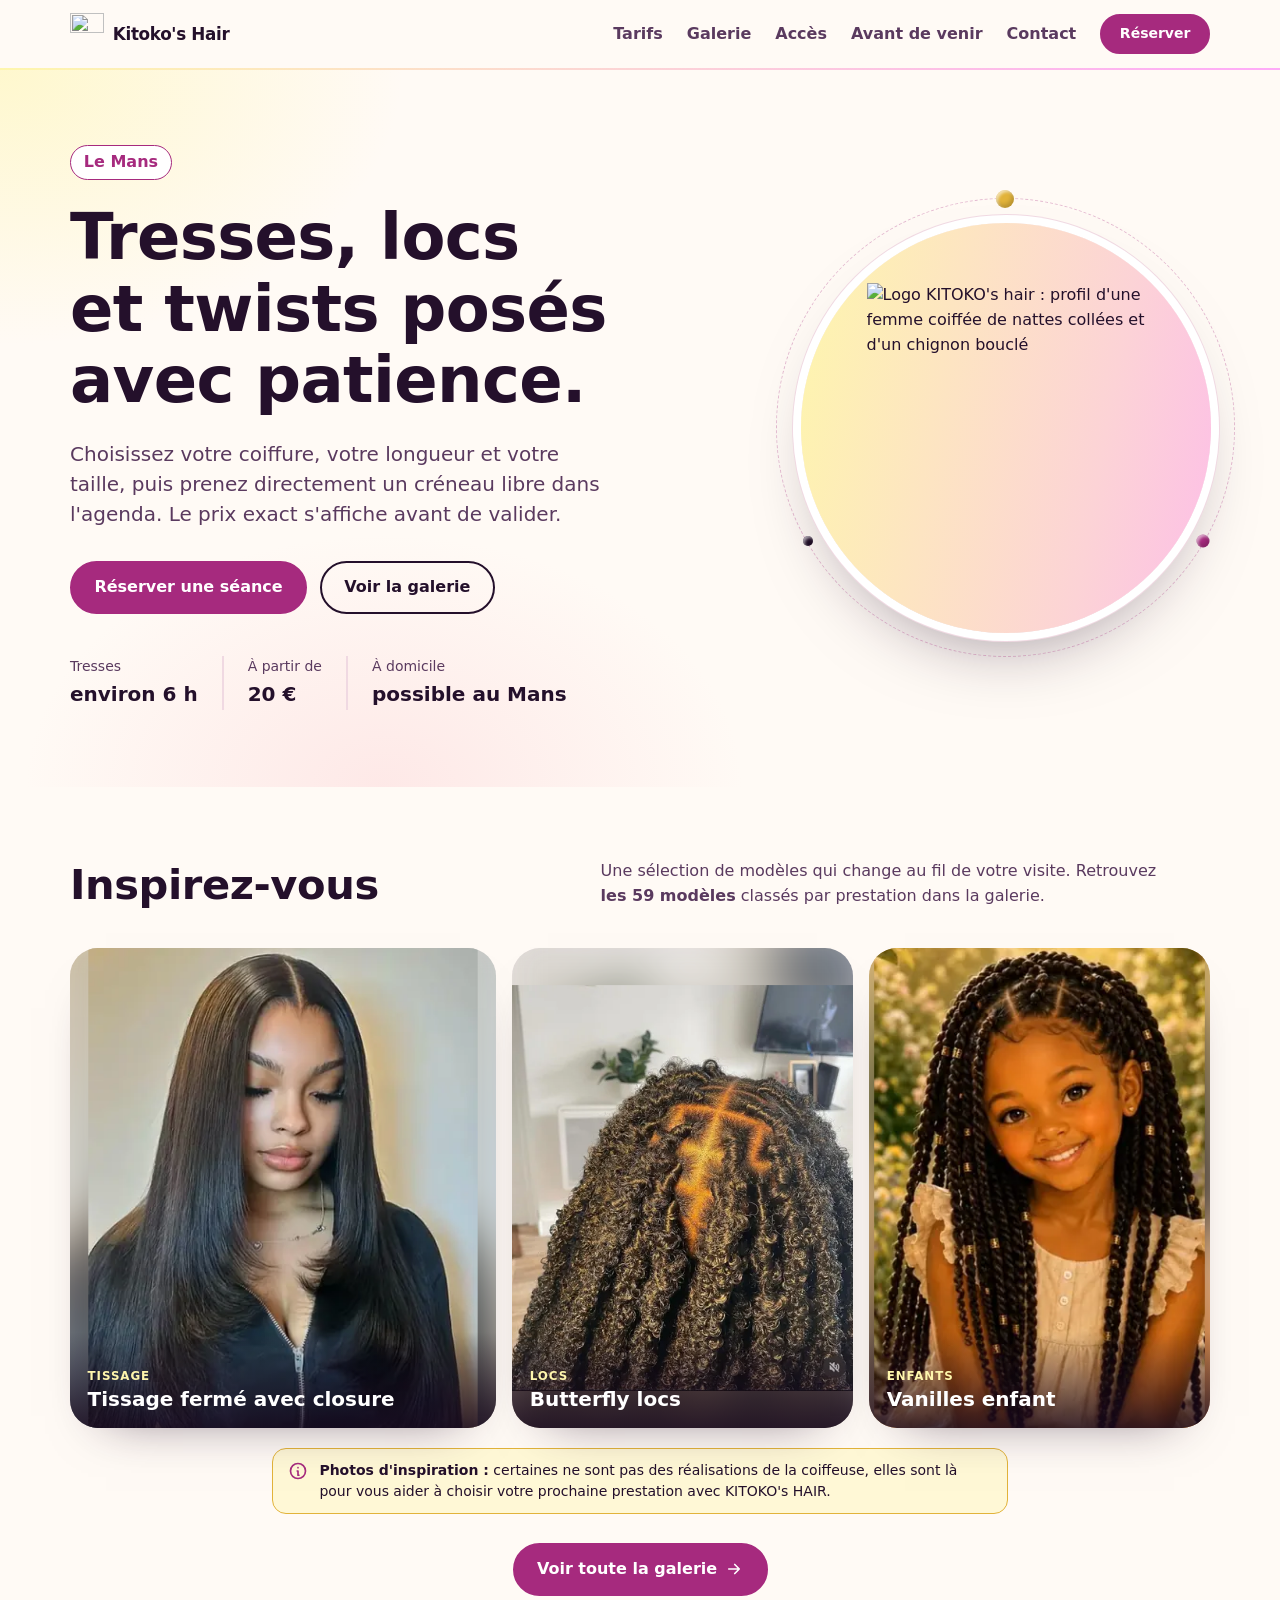
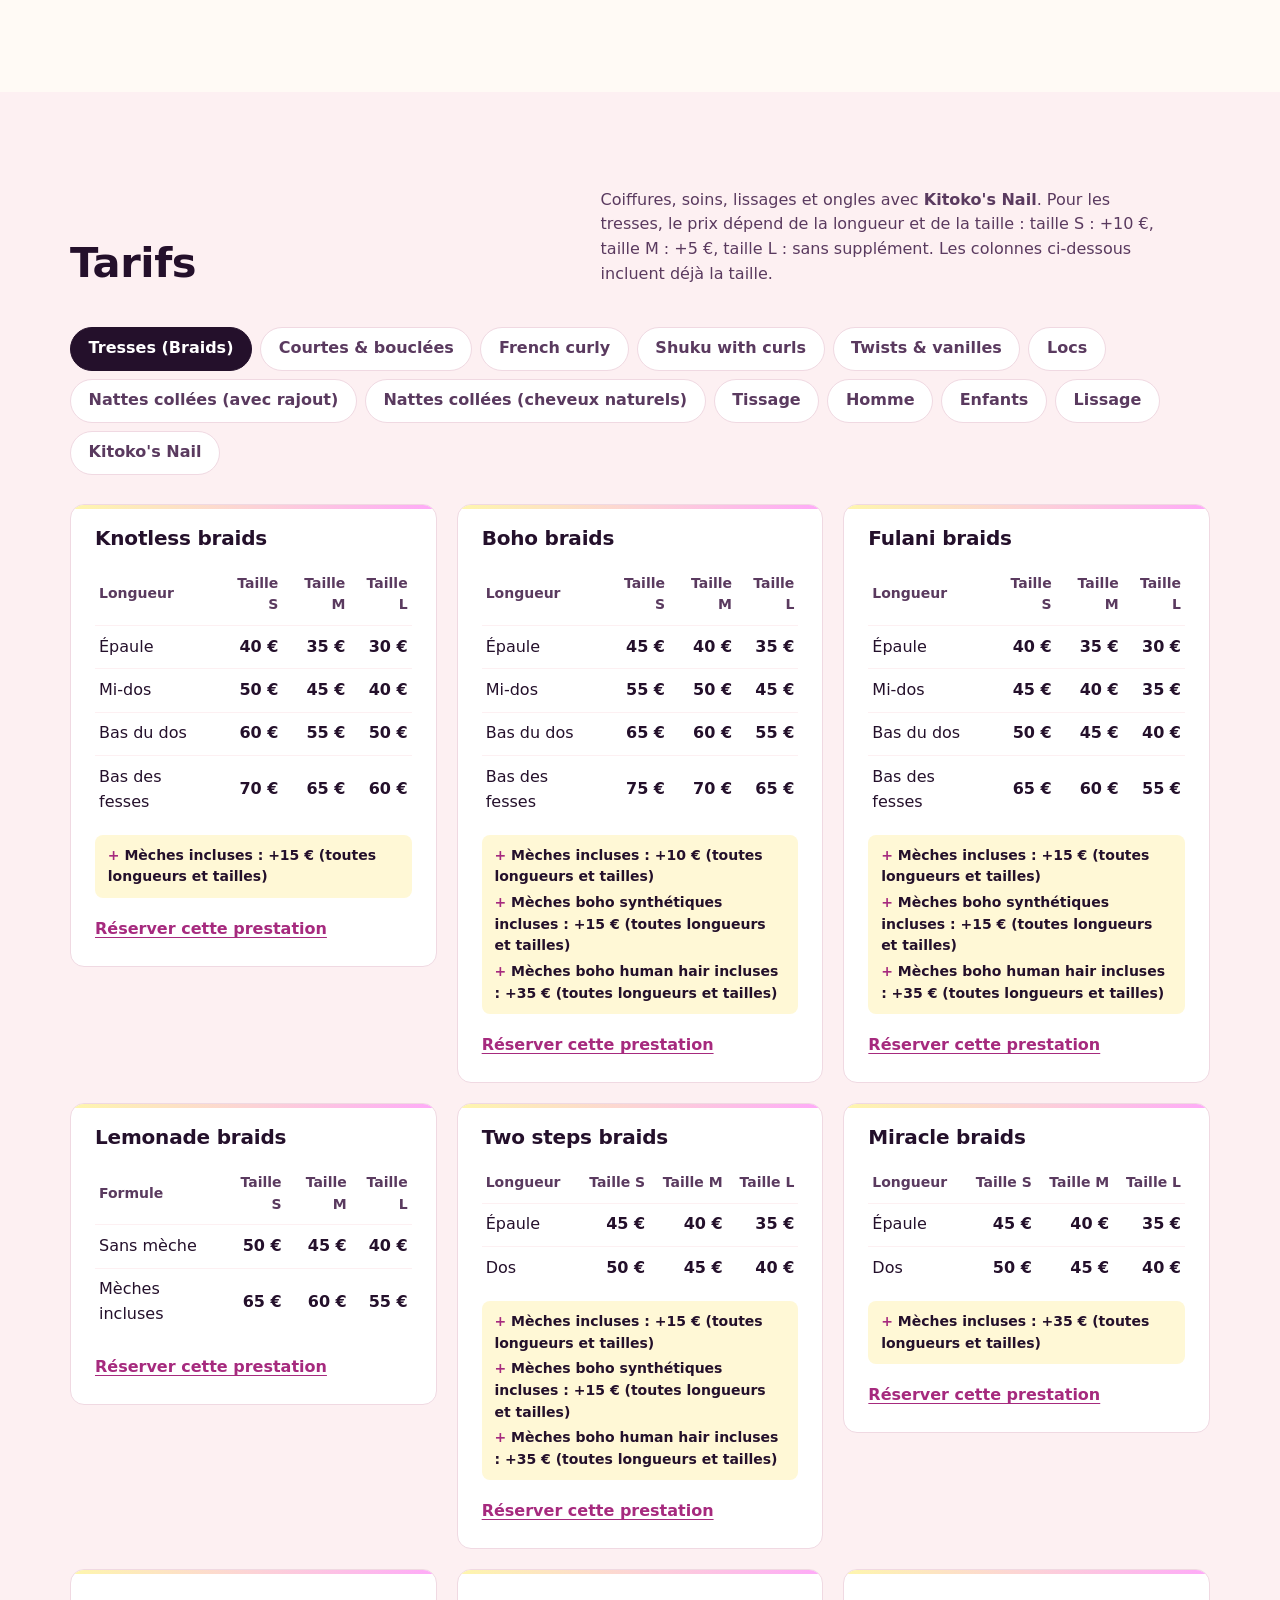
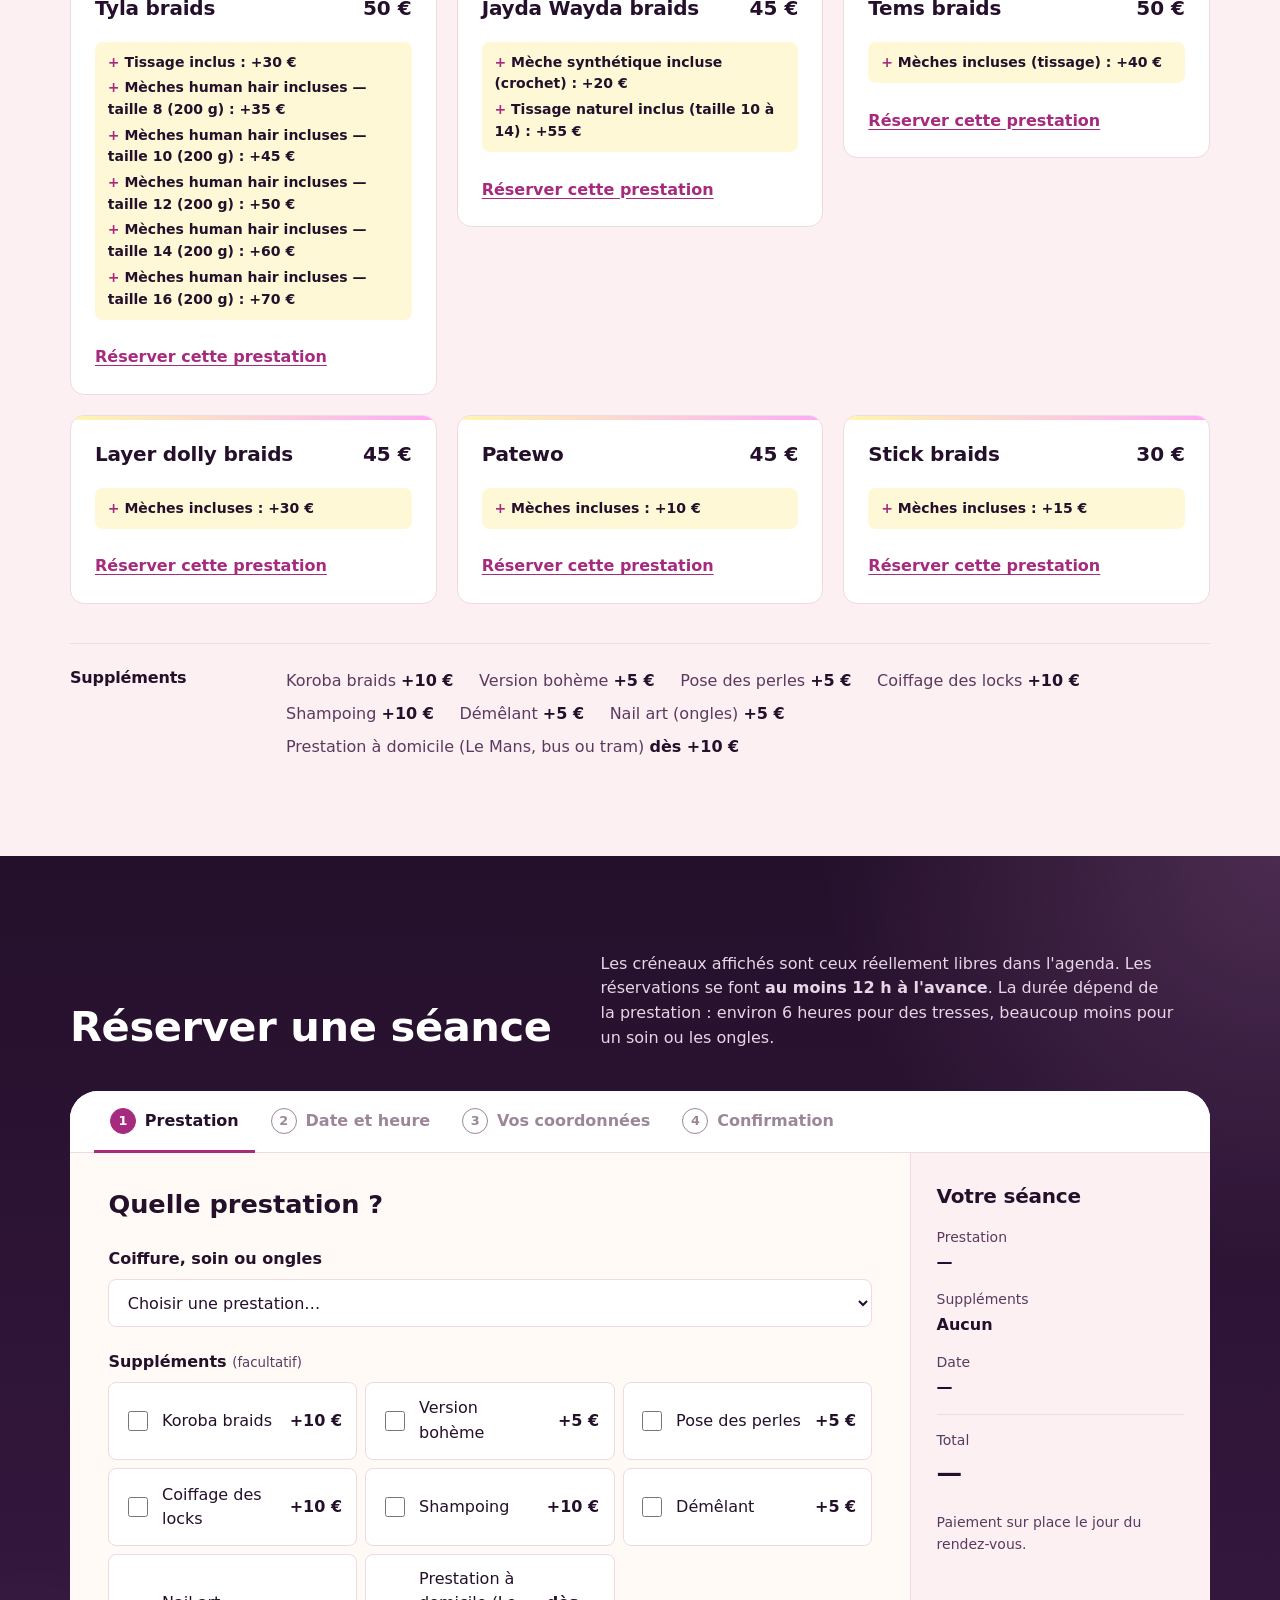
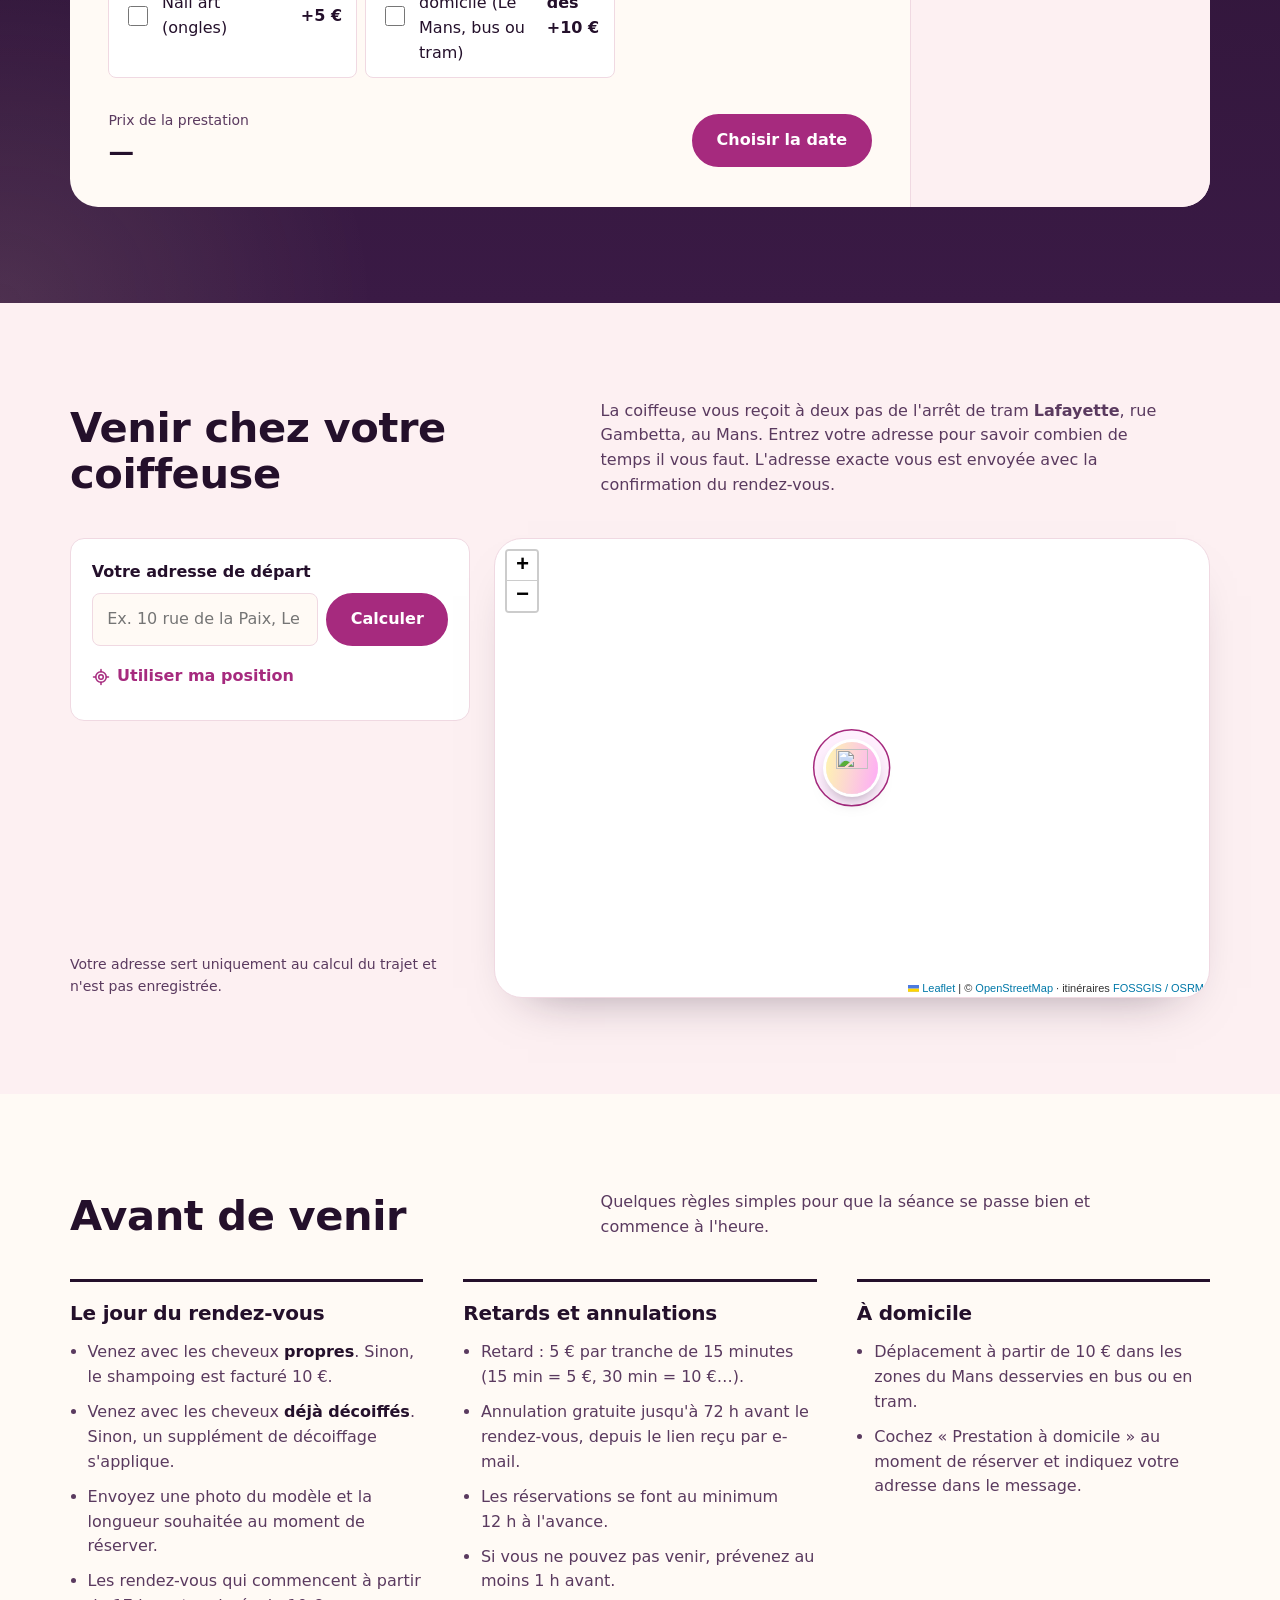
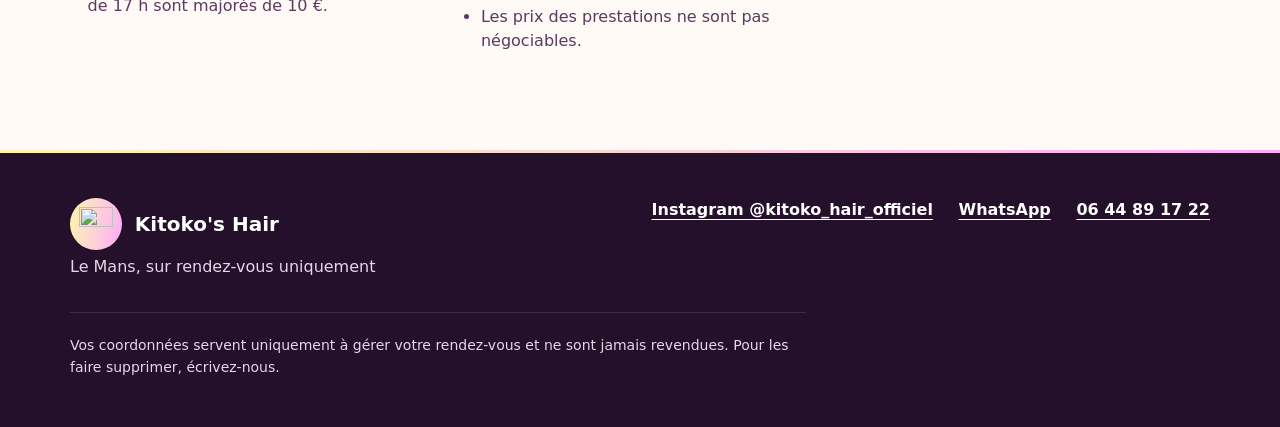
==== commit 1f9c68d3: "Boho braids mèches +10, Patewo +10, retrait Miracle knots braids Co-Authored-By: Claude Opus 5.5 <no" ====
--- a/index.html
+++ b/index.html
@@ -22,7 +22,7 @@
   <link rel="preload" href="assets/fonts/unbounded-latin-wght-normal.woff2" as="font" type="font/woff2" crossorigin>
   <link rel="preload" href="assets/fonts/figtree-latin-wght-normal.woff2" as="font" type="font/woff2" crossorigin>
   <link rel="stylesheet" href="assets/vendor/leaflet/leaflet.css">
-  <link rel="stylesheet" href="assets/css/style.css?v=20261115e">
+  <link rel="stylesheet" href="assets/css/style.css?v=20261116a">
 </head>
 <body>
   <a class="skip" href="#reserver">Aller à la réservation</a>
@@ -362,13 +362,13 @@
     </div>
   </footer>
 
-  <script src="assets/js/config.js?v=20261115e"></script>
-  <script src="assets/js/services.js?v=20261115e"></script>
-  <script src="assets/js/app.js?v=20261115e"></script>
-  <script src="assets/js/galerie-data.js?v=20261115e"></script>
-  <script src="assets/js/teaser.js?v=20261115e"></script>
+  <script src="assets/js/config.js?v=20261116a"></script>
+  <script src="assets/js/services.js?v=20261116a"></script>
+  <script src="assets/js/app.js?v=20261116a"></script>
+  <script src="assets/js/galerie-data.js?v=20261116a"></script>
+  <script src="assets/js/teaser.js?v=20261116a"></script>
   <script src="assets/vendor/leaflet/leaflet.js"></script>
-  <script src="assets/js/acces.js?v=20261115e"></script>
-  <script src="assets/js/pwa.js?v=20261115e"></script>
+  <script src="assets/js/acces.js?v=20261116a"></script>
+  <script src="assets/js/pwa.js?v=20261116a"></script>
 </body>
 </html>
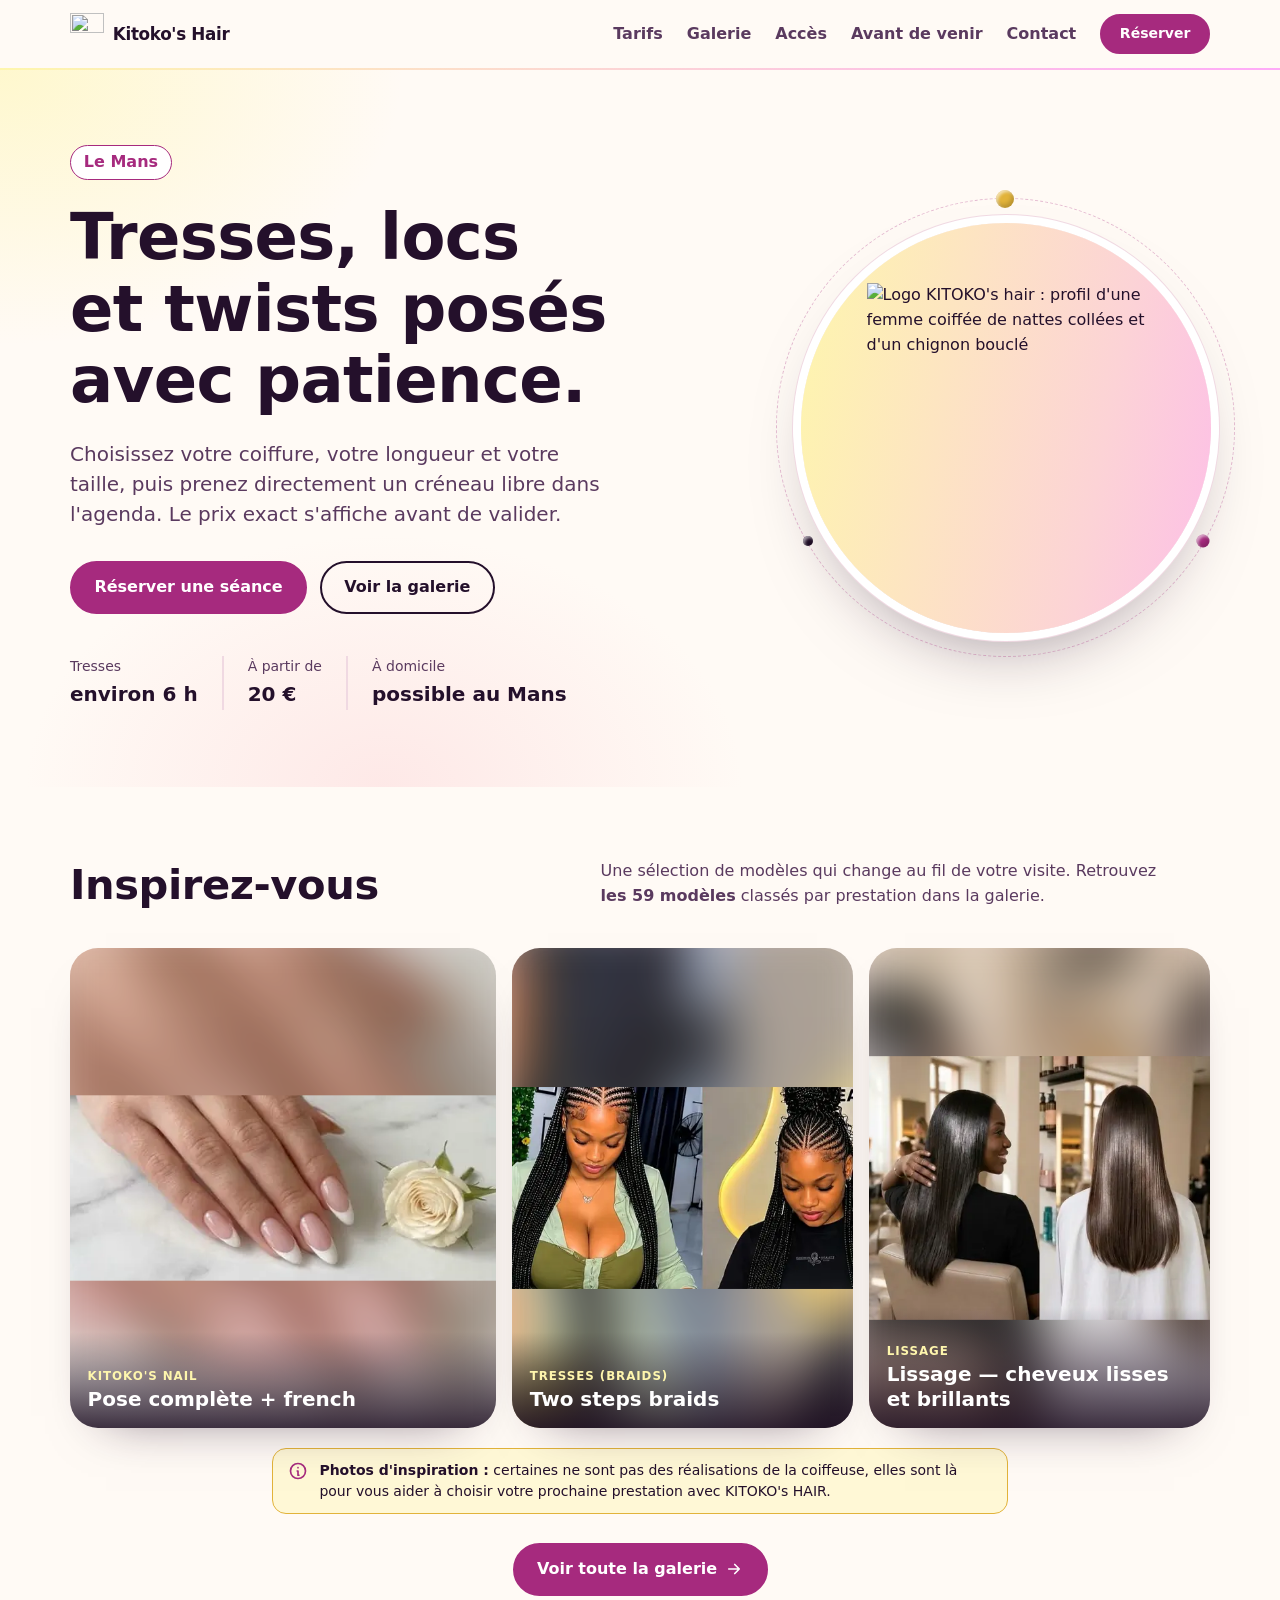
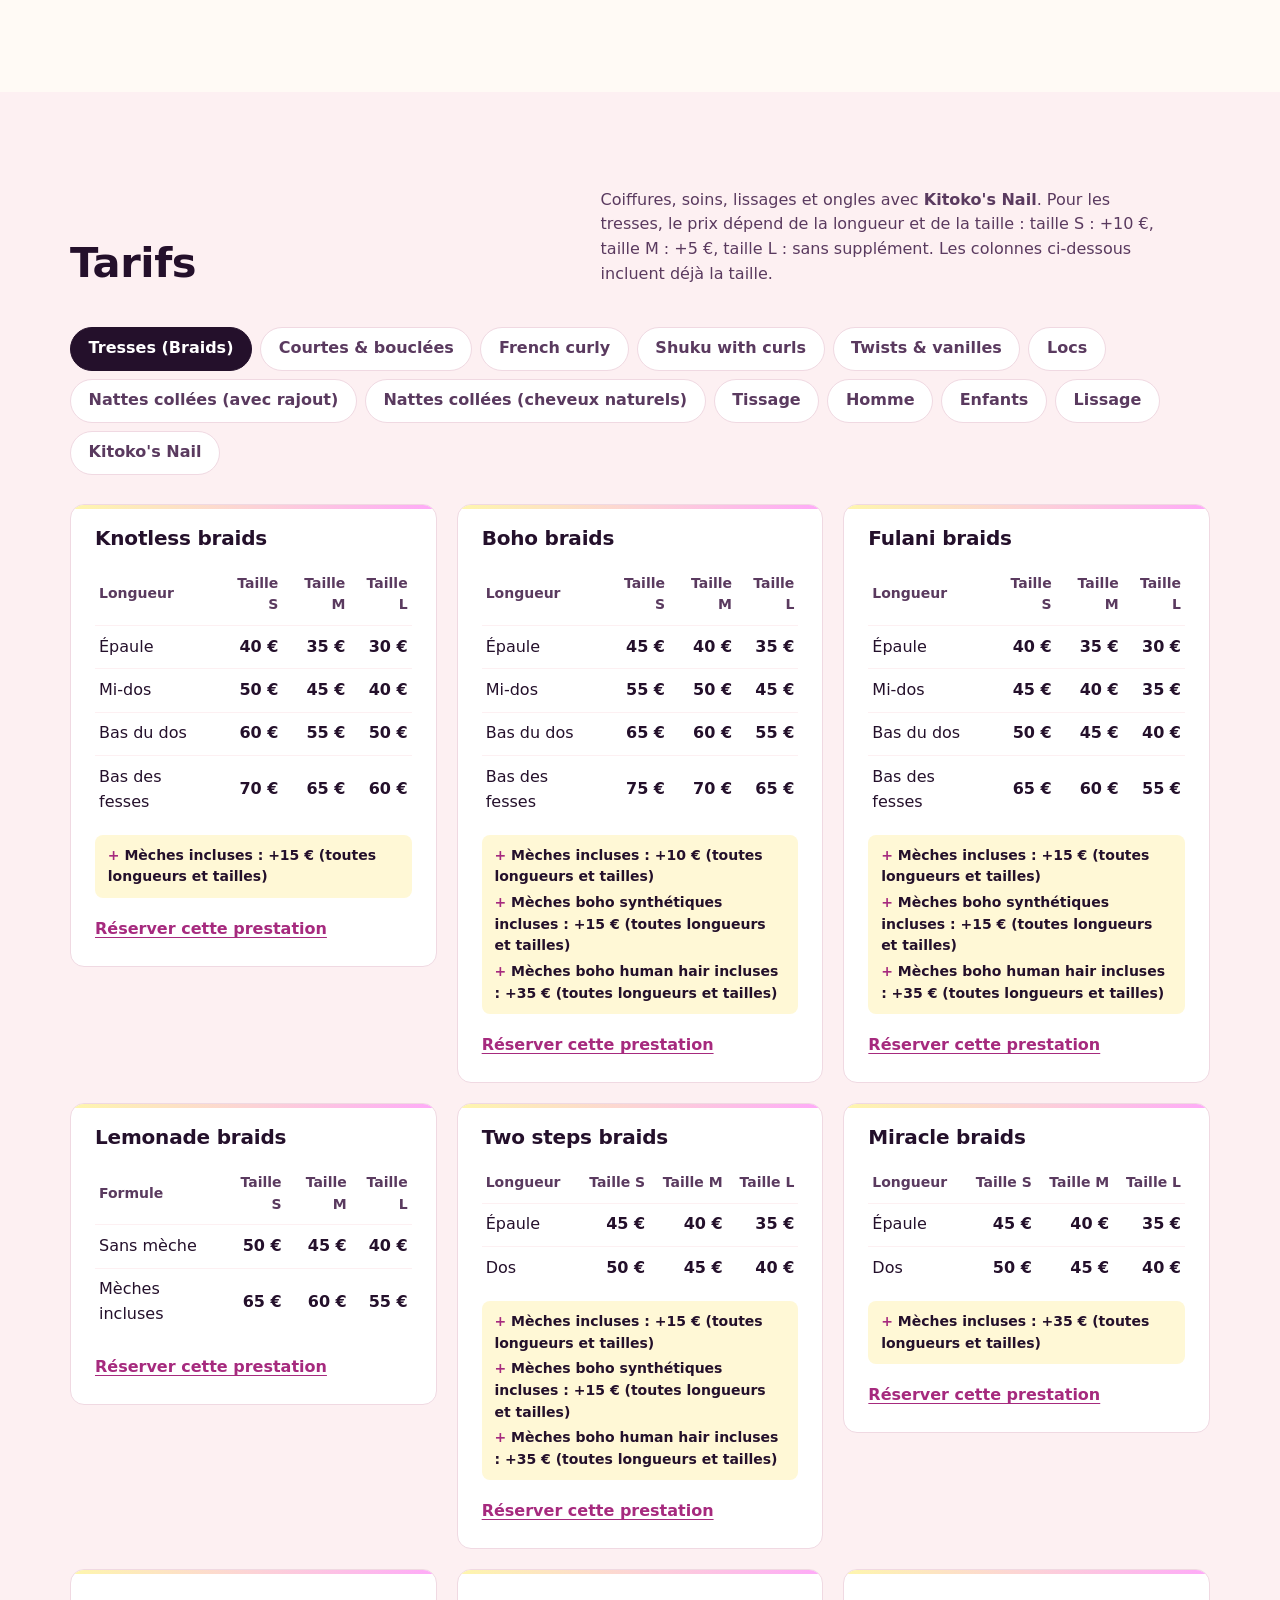
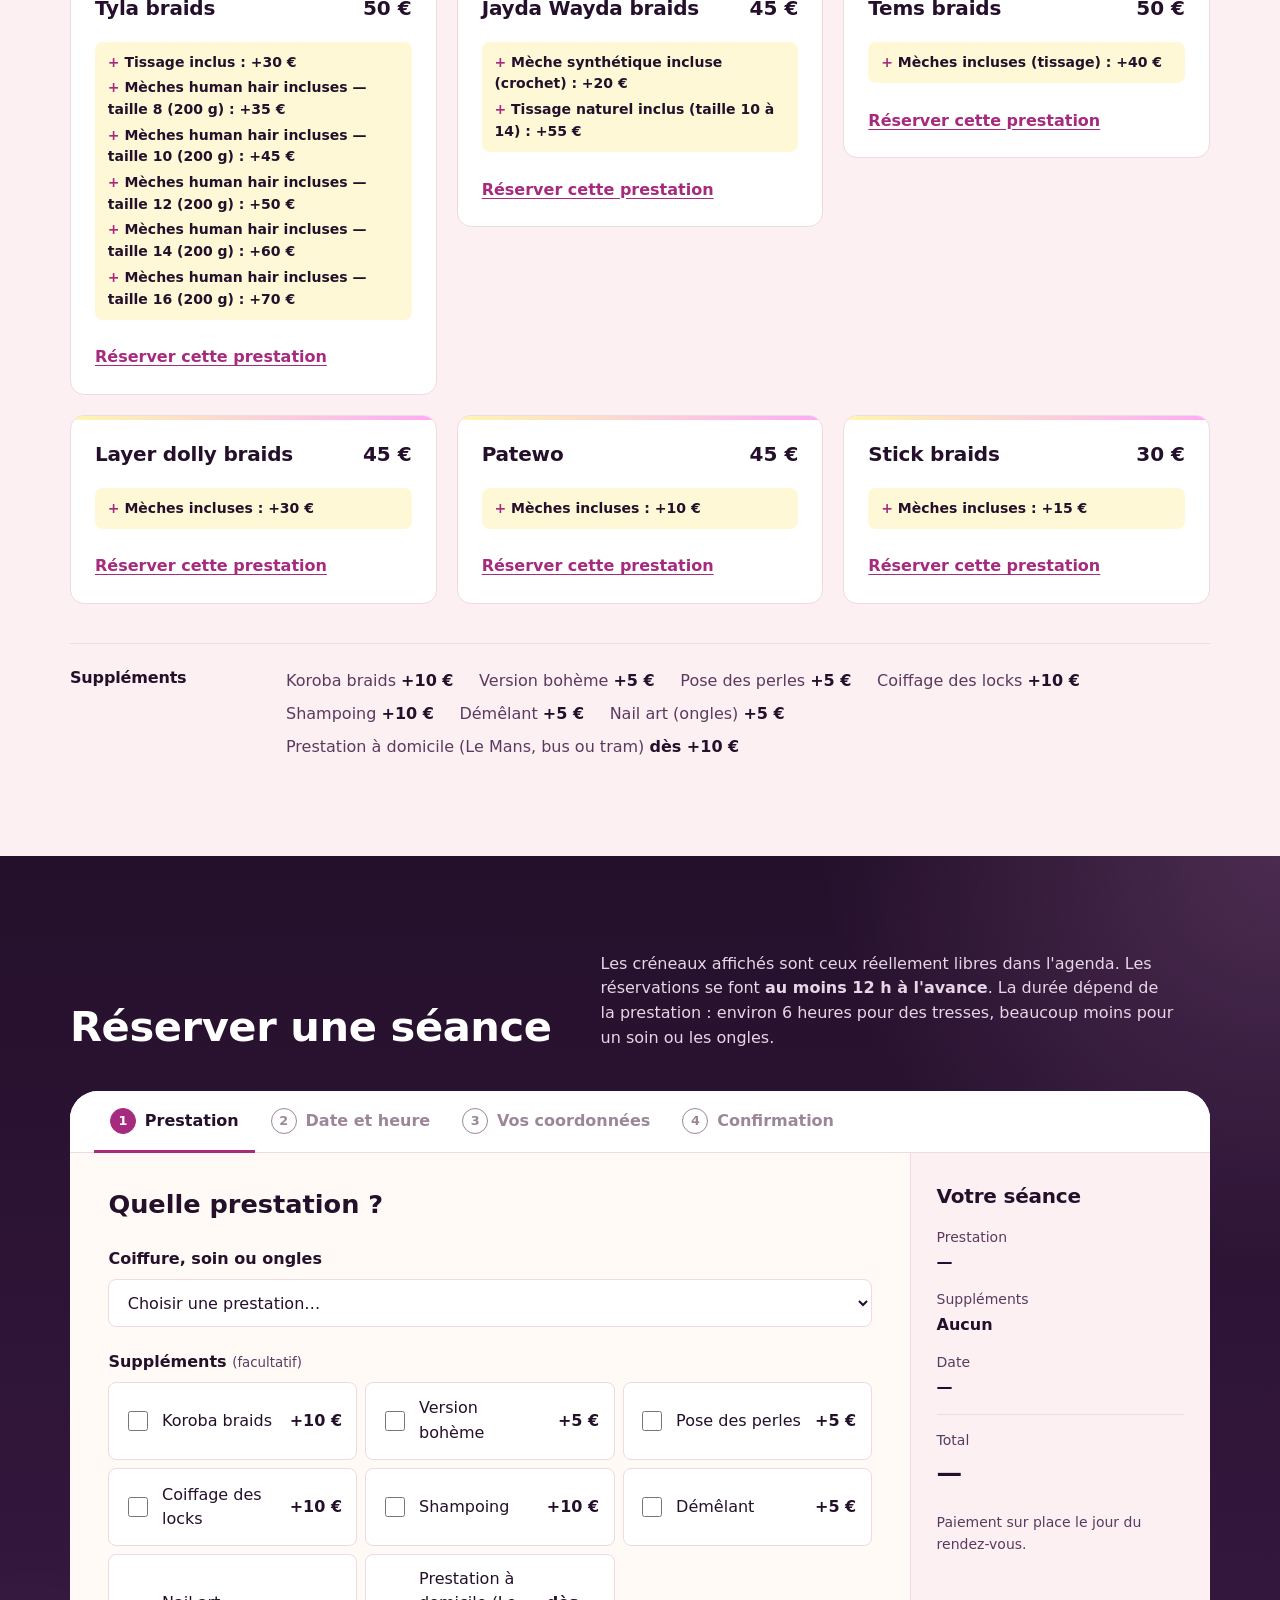
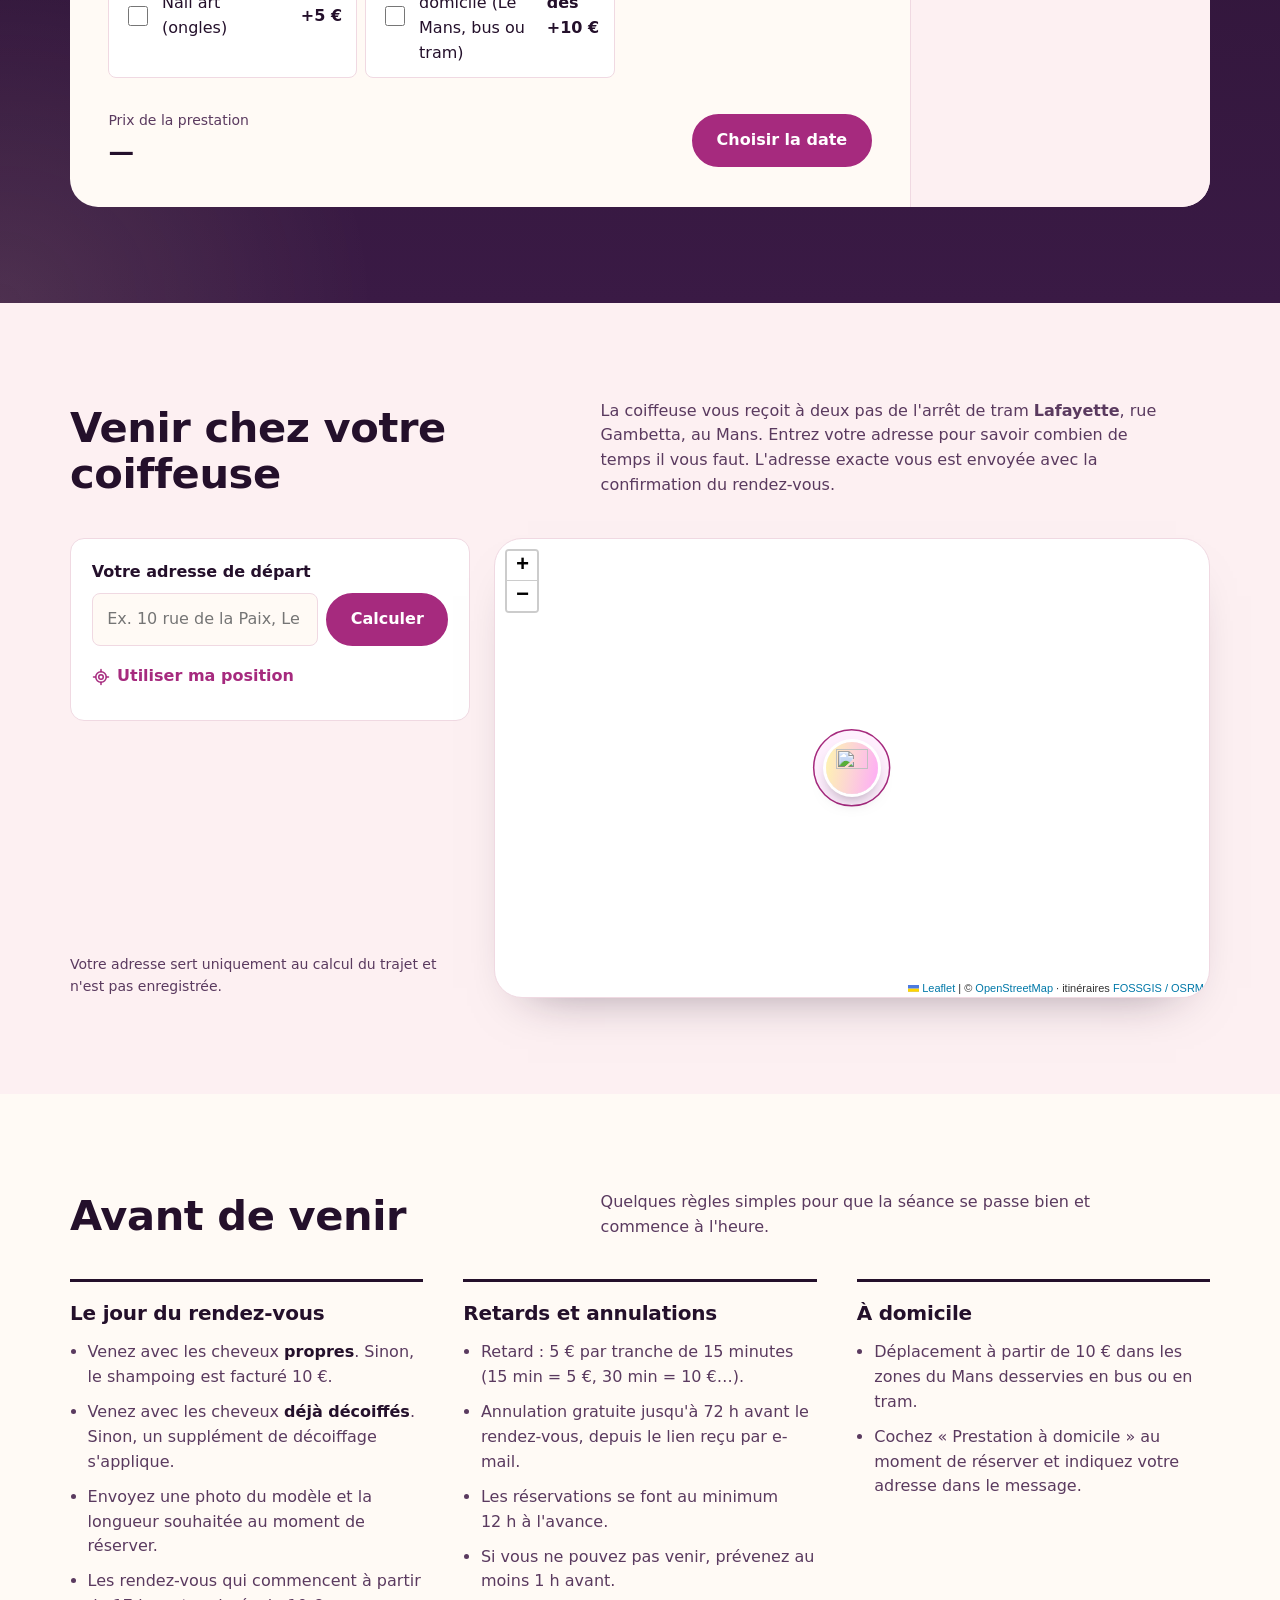
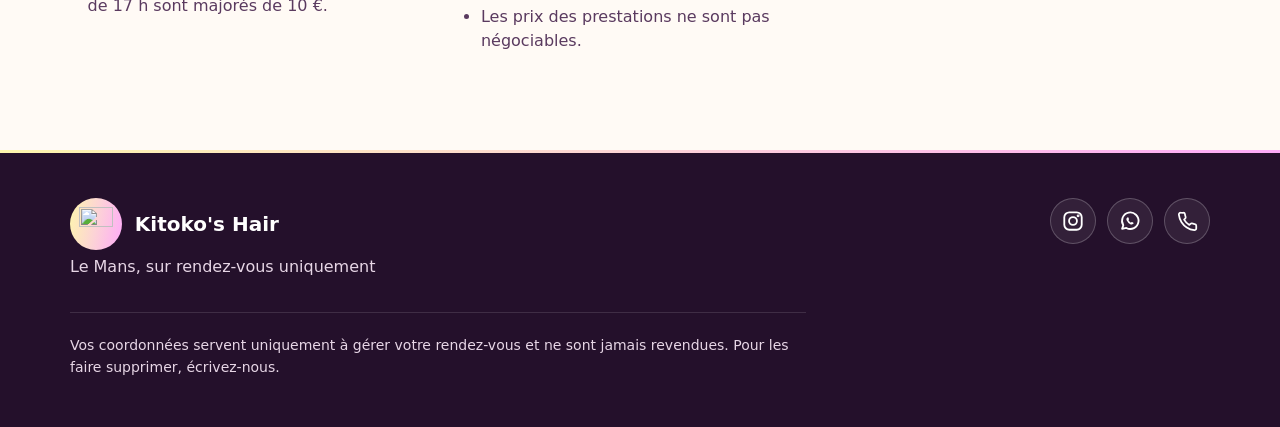
==== commit eedce472: "Pied de page : icônes Instagram, WhatsApp et téléphone Co-Authored-By: Claude Opus 5.5 <noreply@anth" ====
--- a/index.html
+++ b/index.html
@@ -22,7 +22,7 @@
   <link rel="preload" href="assets/fonts/unbounded-latin-wght-normal.woff2" as="font" type="font/woff2" crossorigin>
   <link rel="preload" href="assets/fonts/figtree-latin-wght-normal.woff2" as="font" type="font/woff2" crossorigin>
   <link rel="stylesheet" href="assets/vendor/leaflet/leaflet.css">
-  <link rel="stylesheet" href="assets/css/style.css?v=20261116a">
+  <link rel="stylesheet" href="assets/css/style.css?v=20261117a">
 </head>
 <body>
   <a class="skip" href="#reserver">Aller à la réservation</a>
@@ -352,9 +352,11 @@
         <p class="foot__city"><span data-city>Le Mans</span>, sur rendez-vous uniquement</p>
       </div>
       <ul class="foot__links">
-        <li><a data-instagram href="#" rel="noopener">Instagram</a></li>
-        <li><a data-whatsapp href="#" rel="noopener">WhatsApp</a></li>
-        <li><a data-phone href="#">Téléphone</a></li>
+        <li class="foot__social">
+          <a class="social" data-icon data-instagram href="#" target="_blank" rel="noopener" aria-label="Instagram" title="Instagram"><svg viewBox="0 0 24 24" width="22" height="22" fill="none" stroke="currentColor" stroke-width="2" stroke-linecap="round" stroke-linejoin="round" aria-hidden="true"><rect x="2.5" y="2.5" width="19" height="19" rx="5.5"/><circle cx="12" cy="12" r="4.3"/><circle cx="17.6" cy="6.4" r=".6" fill="currentColor"/></svg></a>
+          <a class="social" data-icon data-whatsapp href="#" target="_blank" rel="noopener" aria-label="WhatsApp" title="WhatsApp"><svg viewBox="0 0 24 24" width="22" height="22" fill="none" stroke="currentColor" stroke-width="2" stroke-linecap="round" stroke-linejoin="round" aria-hidden="true"><path d="M3.4 20.6l1.3-4.1A9 9 0 1 1 8 19.6z"/><path d="M9.2 8.2c.3-.3.8-.3 1 .1l.7 1.4c.1.3 0 .6-.2.8l-.5.5a5.6 5.6 0 0 0 2.8 2.8l.5-.5c.2-.2.5-.3.8-.2l1.4.7c.4.2.4.7.1 1l-.6.6c-.6.6-1.6.7-2.4.3a8.6 8.6 0 0 1-4.5-4.5c-.4-.8-.3-1.8.3-2.4z" fill="currentColor" stroke="none"/></svg></a>
+          <a class="social" data-icon data-phone href="#" aria-label="Appeler" title="Appeler"><svg viewBox="0 0 24 24" width="21" height="21" fill="none" stroke="currentColor" stroke-width="2" stroke-linecap="round" stroke-linejoin="round" aria-hidden="true"><path d="M22 16.9v3a2 2 0 0 1-2.2 2 19.8 19.8 0 0 1-8.6-3.1 19.5 19.5 0 0 1-6-6A19.8 19.8 0 0 1 2.1 4.2 2 2 0 0 1 4.1 2h3a2 2 0 0 1 2 1.7c.1 1 .4 1.9.7 2.8a2 2 0 0 1-.5 2.1L8.1 9.9a16 16 0 0 0 6 6l1.3-1.3a2 2 0 0 1 2.1-.4c.9.3 1.8.6 2.8.7a2 2 0 0 1 1.7 2z"/></svg></a>
+        </li>
         <li><a data-email href="#">E-mail</a></li>
       </ul>
       <button class="install-btn install-btn--foot" type="button" data-install hidden><svg aria-hidden="true" width="18" height="18" viewBox="0 0 24 24" fill="none" stroke="currentColor" stroke-width="2" stroke-linecap="round" stroke-linejoin="round"><rect x="6" y="2" width="12" height="20" rx="3"/><path d="M12 7v7M9 11l3 3 3-3"/></svg>Installer l'appli Kitoko's Hair</button>
@@ -362,13 +364,13 @@
     </div>
   </footer>
 
-  <script src="assets/js/config.js?v=20261116a"></script>
-  <script src="assets/js/services.js?v=20261116a"></script>
-  <script src="assets/js/app.js?v=20261116a"></script>
-  <script src="assets/js/galerie-data.js?v=20261116a"></script>
-  <script src="assets/js/teaser.js?v=20261116a"></script>
+  <script src="assets/js/config.js?v=20261117a"></script>
+  <script src="assets/js/services.js?v=20261117a"></script>
+  <script src="assets/js/app.js?v=20261117a"></script>
+  <script src="assets/js/galerie-data.js?v=20261117a"></script>
+  <script src="assets/js/teaser.js?v=20261117a"></script>
   <script src="assets/vendor/leaflet/leaflet.js"></script>
-  <script src="assets/js/acces.js?v=20261116a"></script>
-  <script src="assets/js/pwa.js?v=20261116a"></script>
+  <script src="assets/js/acces.js?v=20261117a"></script>
+  <script src="assets/js/pwa.js?v=20261117a"></script>
 </body>
 </html>
--- a/assets/css/style.css
+++ b/assets/css/style.css
@@ -595,6 +595,11 @@
 .foot__city { margin-top: .3rem; }
 .foot__links { list-style: none; margin: 0; padding: 0; display: flex; flex-wrap: wrap; gap: .5rem 1.6rem; }
 .foot__links a { color: var(--white); font-weight: 600; text-underline-offset: 4px; }
+.foot__links { align-items: center; }
+.foot__social { display: flex; gap: .7rem; }
+.social { display: grid; place-items: center; width: 46px; height: 46px; border-radius: 50%; color: var(--white); background: rgba(255,255,255,.07); border: 1px solid rgba(255,255,255,.22); transition: background .25s, color .25s, border-color .25s, transform .25s; }
+.social:hover, .social:focus-visible { background: var(--brand-gradient); color: var(--ink); border-color: transparent; transform: translateY(-2px); }
+.social:focus-visible { outline: 2px solid var(--orchid); outline-offset: 3px; }
 .foot__legal { grid-column: 1 / -1; font-size: var(--step--1); max-width: 46rem; border-top: 1px solid rgba(255,255,255,.12); padding-top: 1.4rem; }
 
 /* ───────── Responsive ───────── */
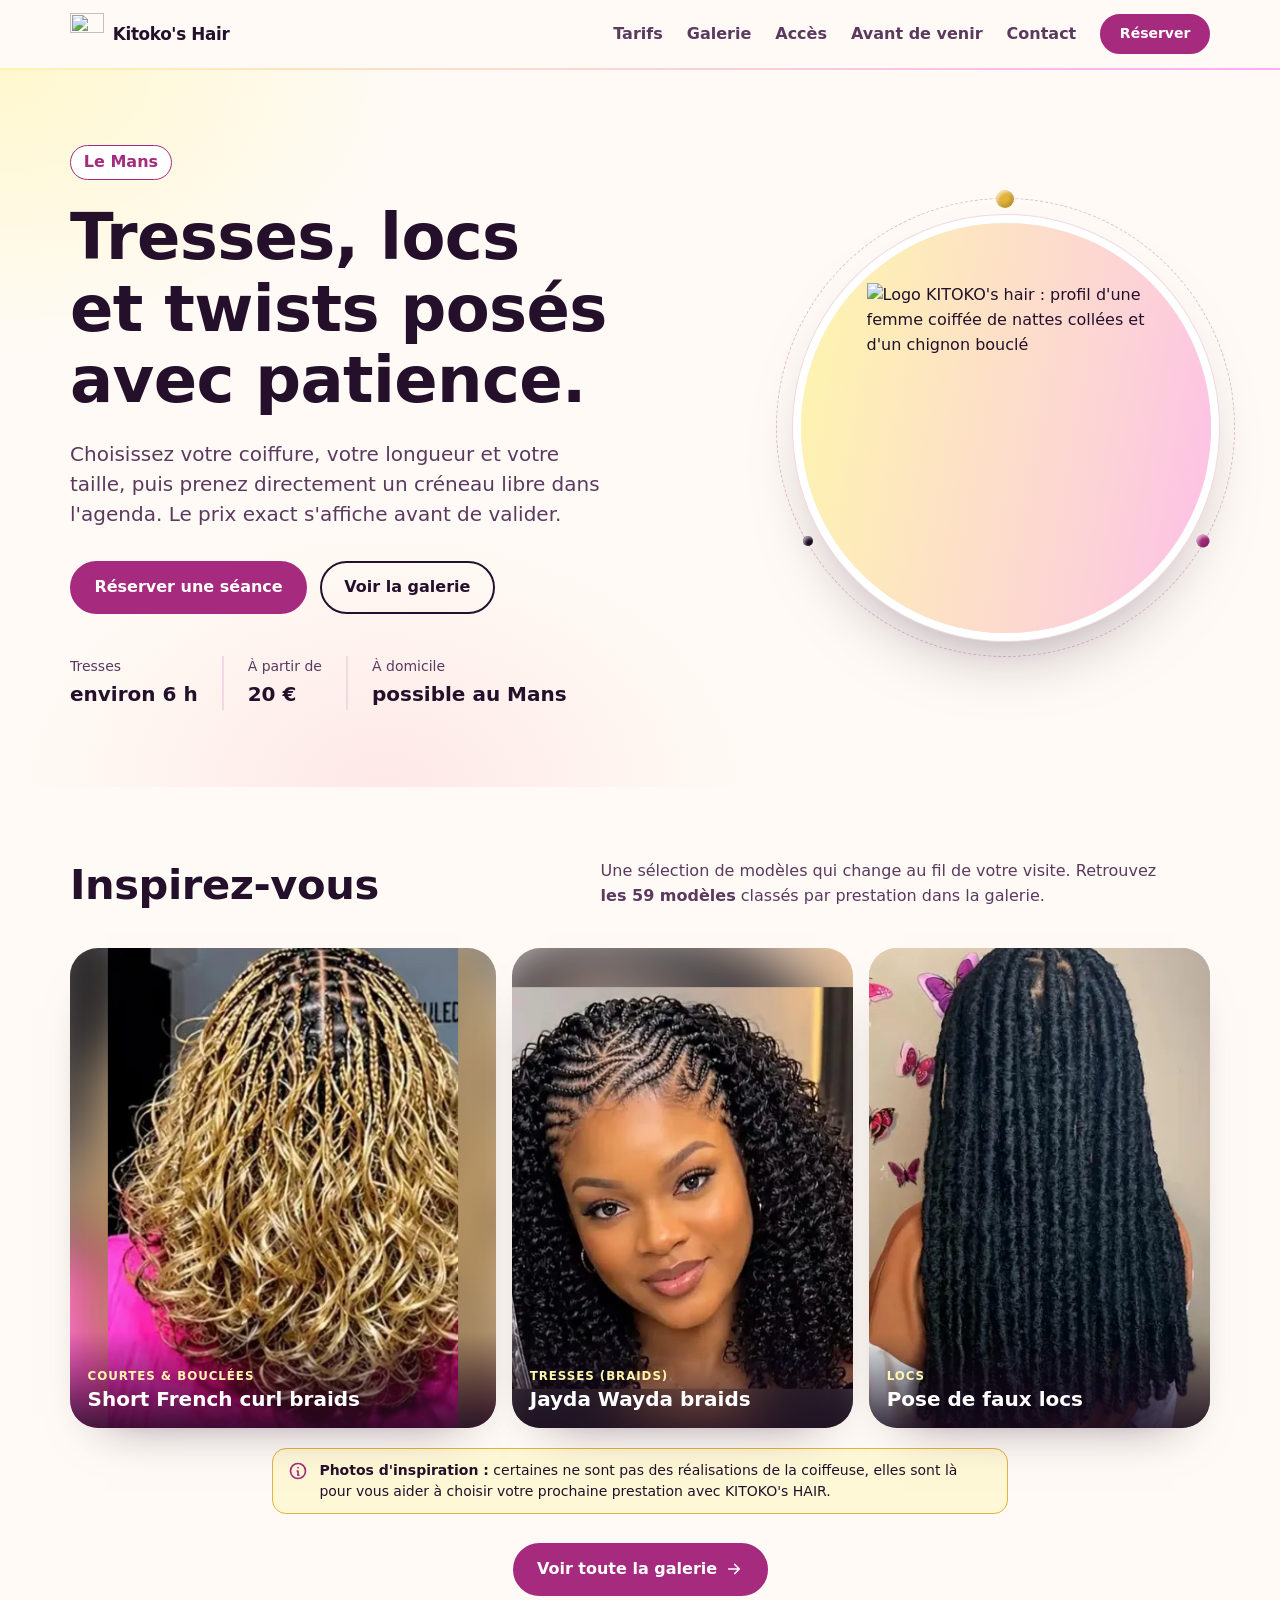
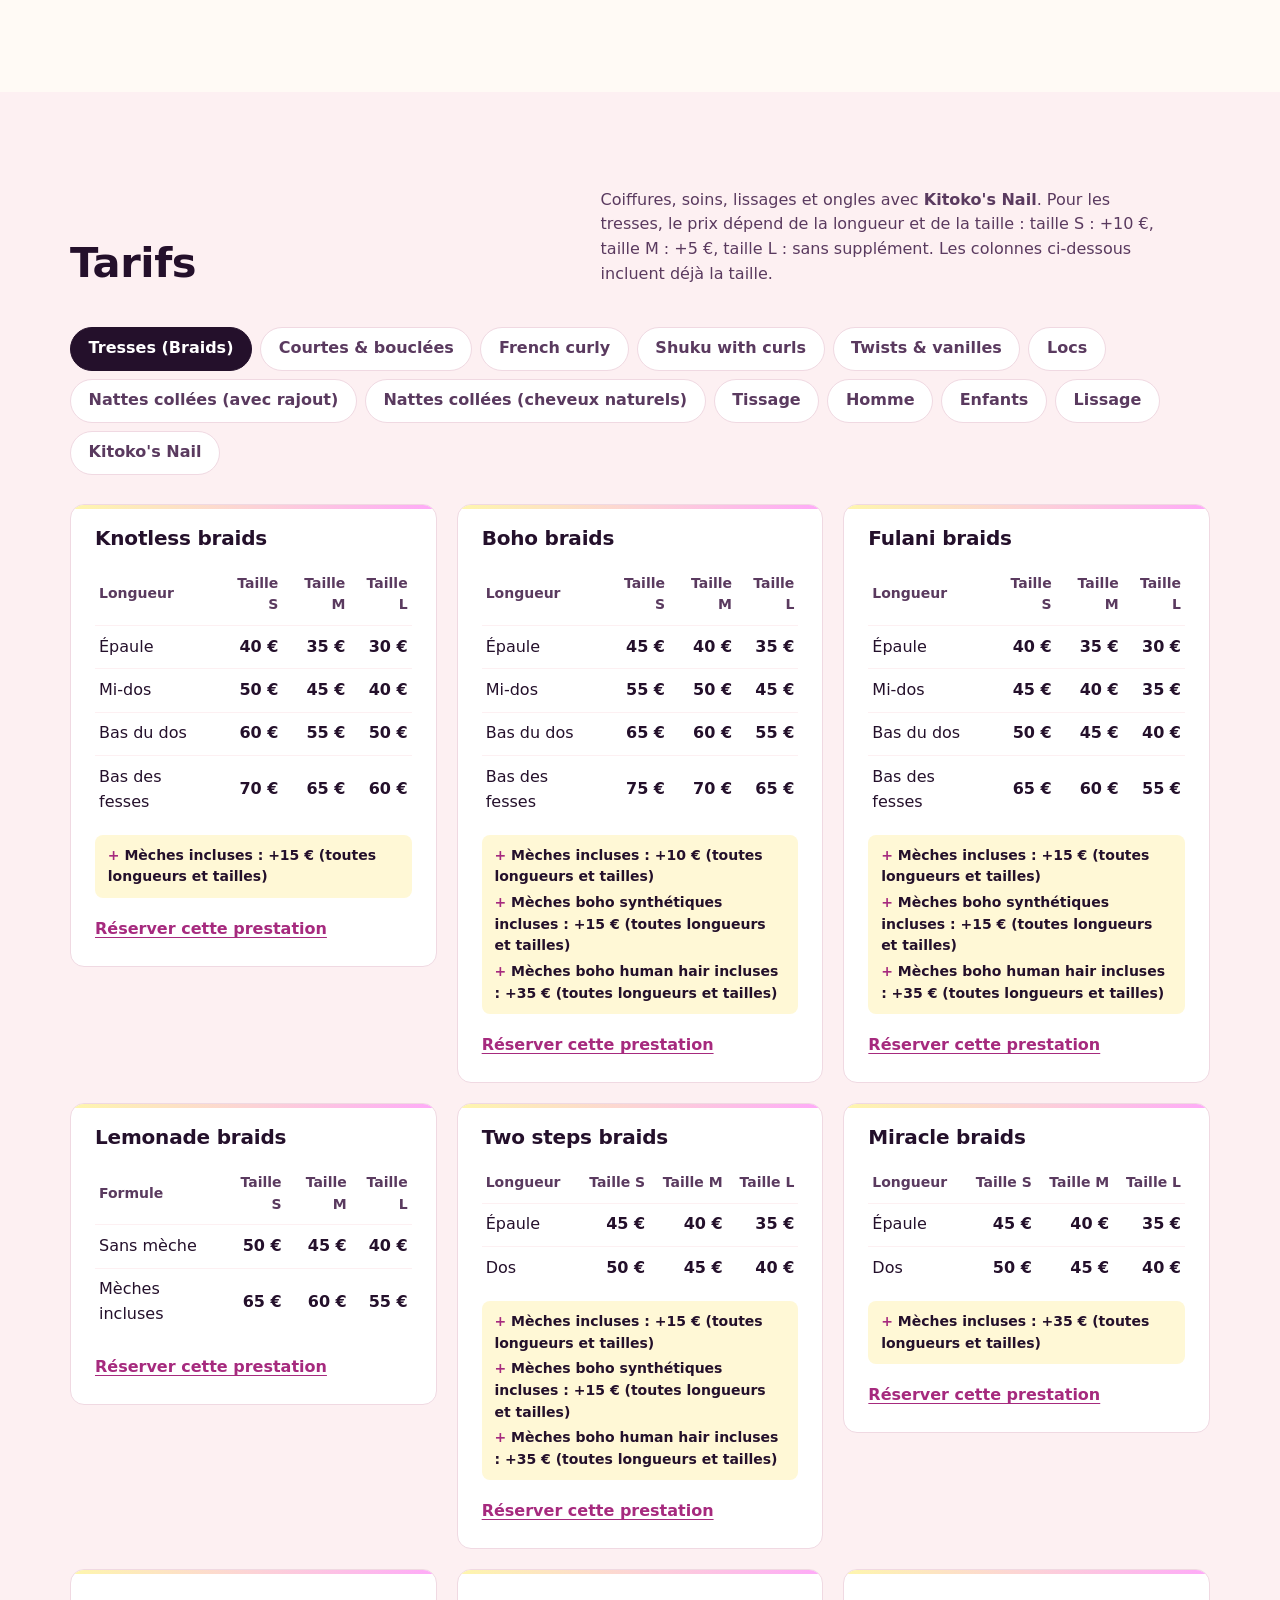
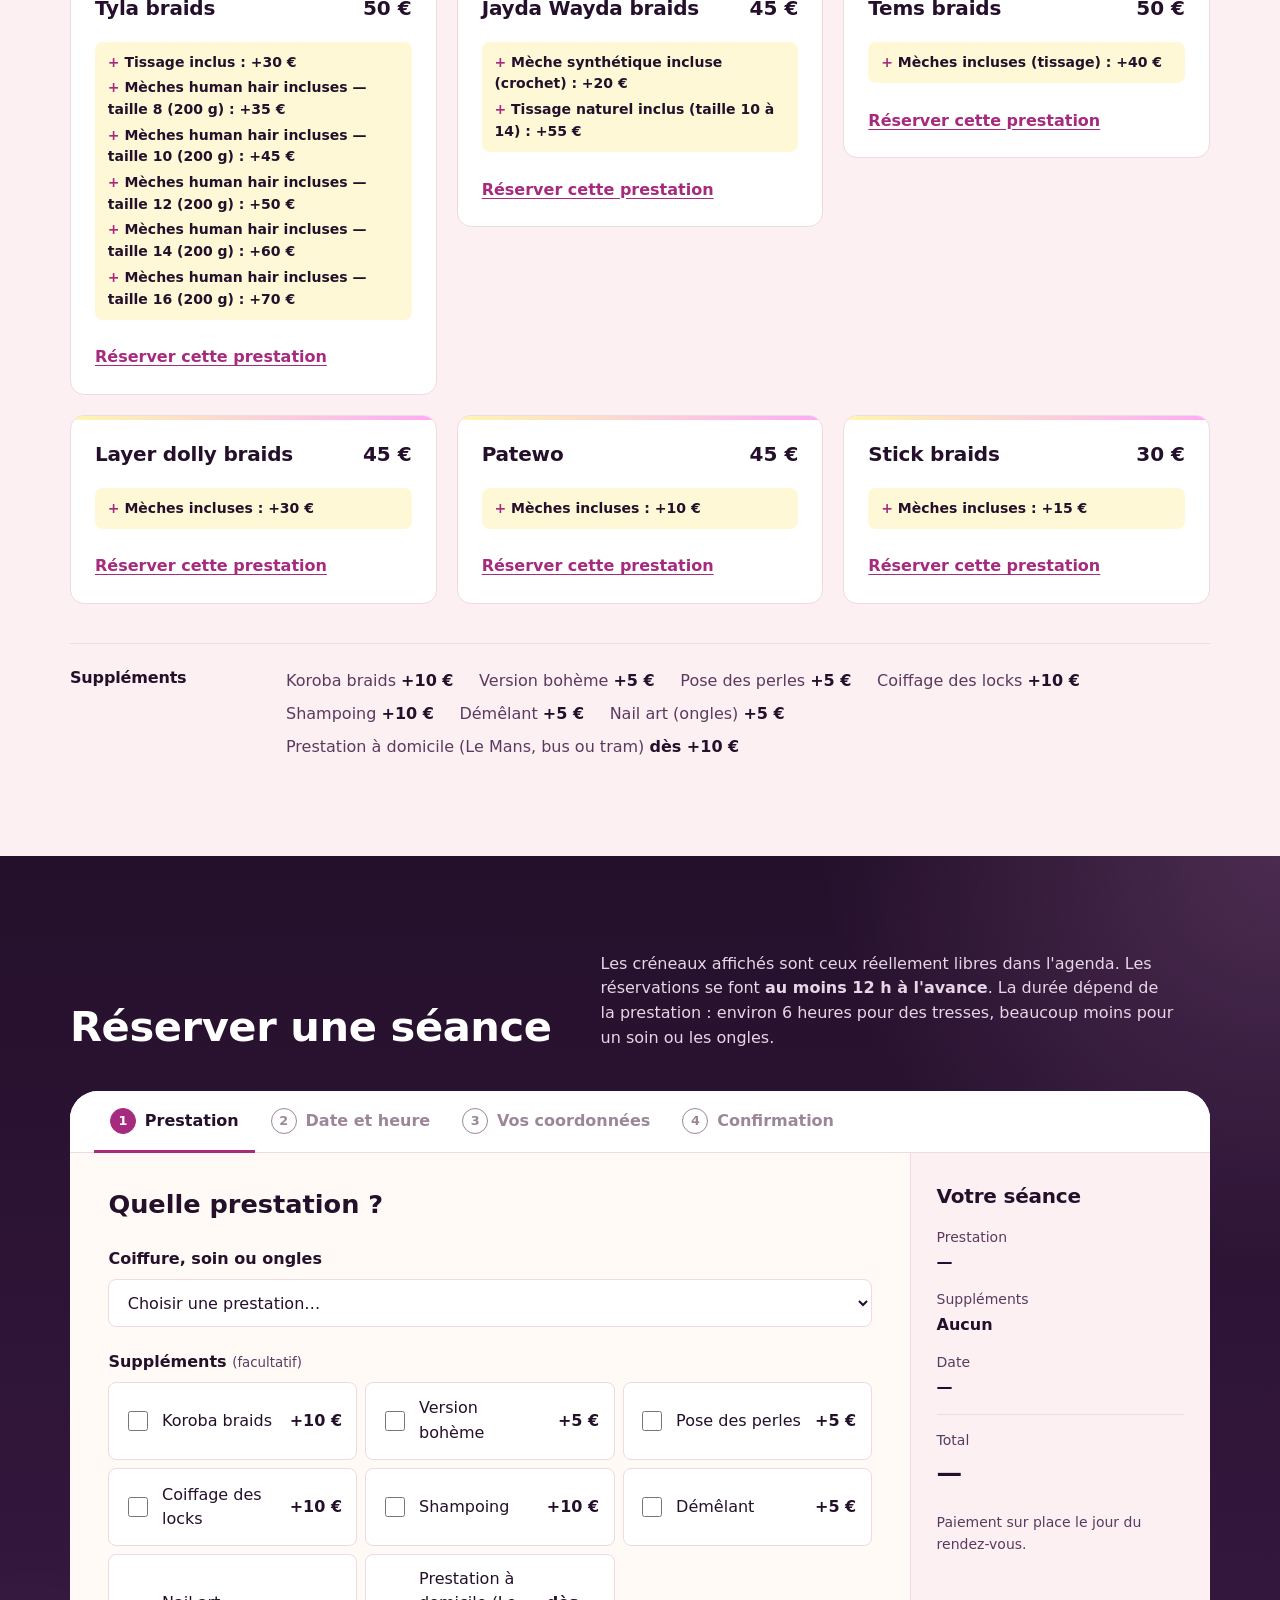
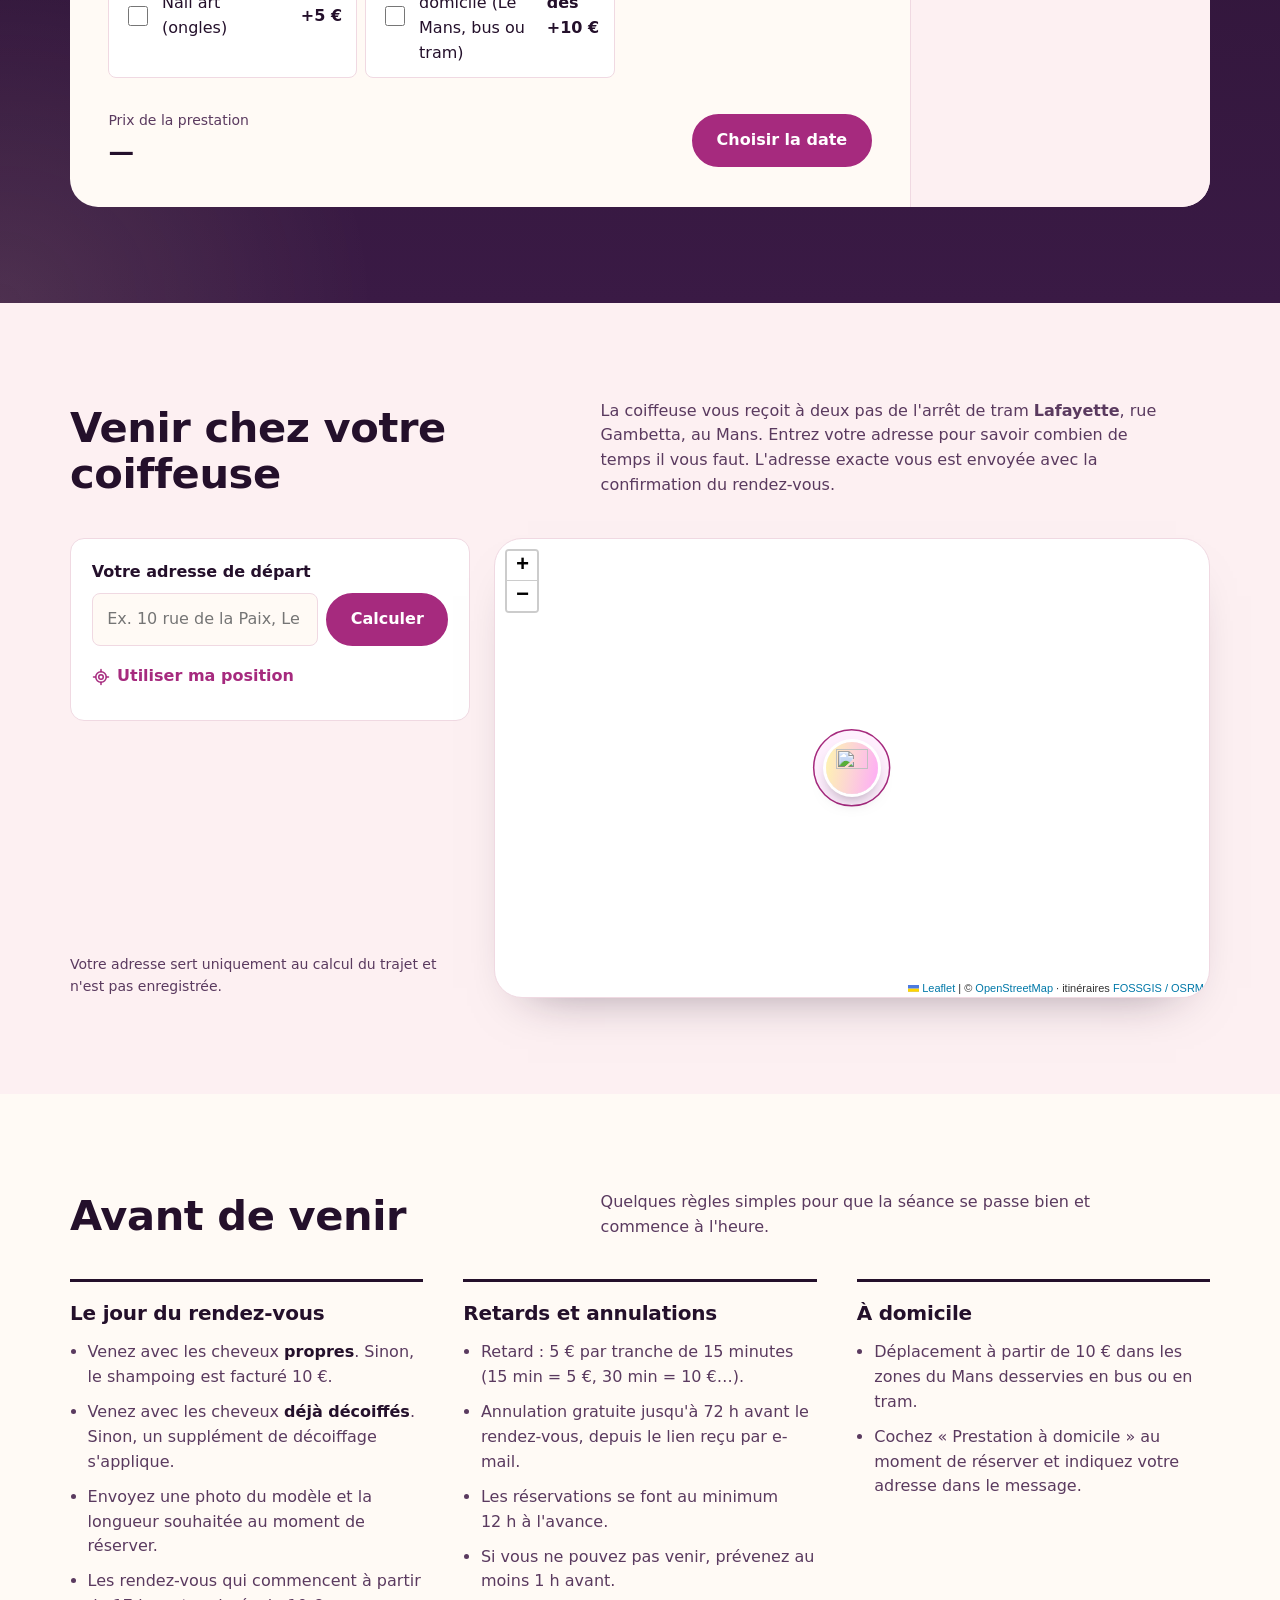
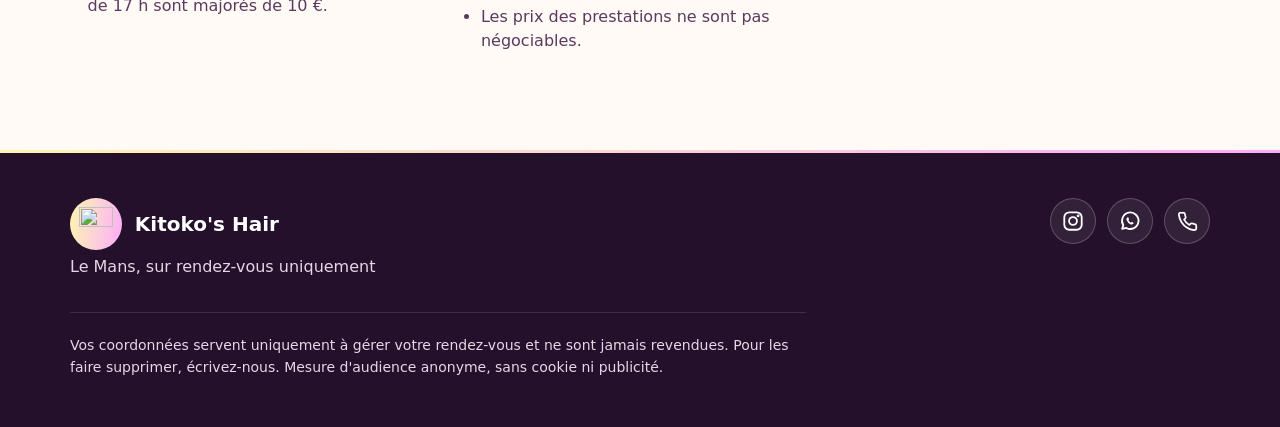
==== commit 00529710: "Tableau de bord de pilotage : mesure d'audience anonyme, journal des réservations, KPI et dépenses C" ====
--- a/index.html
+++ b/index.html
@@ -22,7 +22,7 @@
   <link rel="preload" href="assets/fonts/unbounded-latin-wght-normal.woff2" as="font" type="font/woff2" crossorigin>
   <link rel="preload" href="assets/fonts/figtree-latin-wght-normal.woff2" as="font" type="font/woff2" crossorigin>
   <link rel="stylesheet" href="assets/vendor/leaflet/leaflet.css">
-  <link rel="stylesheet" href="assets/css/style.css?v=20261117a">
+  <link rel="stylesheet" href="assets/css/style.css?v=20261117b">
 </head>
 <body>
   <a class="skip" href="#reserver">Aller à la réservation</a>
@@ -360,17 +360,18 @@
         <li><a data-email href="#">E-mail</a></li>
       </ul>
       <button class="install-btn install-btn--foot" type="button" data-install hidden><svg aria-hidden="true" width="18" height="18" viewBox="0 0 24 24" fill="none" stroke="currentColor" stroke-width="2" stroke-linecap="round" stroke-linejoin="round"><rect x="6" y="2" width="12" height="20" rx="3"/><path d="M12 7v7M9 11l3 3 3-3"/></svg>Installer l'appli Kitoko's Hair</button>
-      <p class="foot__legal">Vos coordonnées servent uniquement à gérer votre rendez-vous et ne sont jamais revendues. Pour les faire supprimer, écrivez-nous.</p>
+      <p class="foot__legal">Vos coordonnées servent uniquement à gérer votre rendez-vous et ne sont jamais revendues. Pour les faire supprimer, écrivez-nous. Mesure d'audience anonyme, sans cookie ni publicité.</p>
     </div>
   </footer>
 
-  <script src="assets/js/config.js?v=20261117a"></script>
-  <script src="assets/js/services.js?v=20261117a"></script>
-  <script src="assets/js/app.js?v=20261117a"></script>
-  <script src="assets/js/galerie-data.js?v=20261117a"></script>
-  <script src="assets/js/teaser.js?v=20261117a"></script>
+  <script src="assets/js/config.js?v=20261117b"></script>
+  <script src="assets/js/stats.js?v=20261117b"></script>
+  <script src="assets/js/services.js?v=20261117b"></script>
+  <script src="assets/js/app.js?v=20261117b"></script>
+  <script src="assets/js/galerie-data.js?v=20261117b"></script>
+  <script src="assets/js/teaser.js?v=20261117b"></script>
   <script src="assets/vendor/leaflet/leaflet.js"></script>
-  <script src="assets/js/acces.js?v=20261117a"></script>
-  <script src="assets/js/pwa.js?v=20261117a"></script>
+  <script src="assets/js/acces.js?v=20261117b"></script>
+  <script src="assets/js/pwa.js?v=20261117b"></script>
 </body>
 </html>
